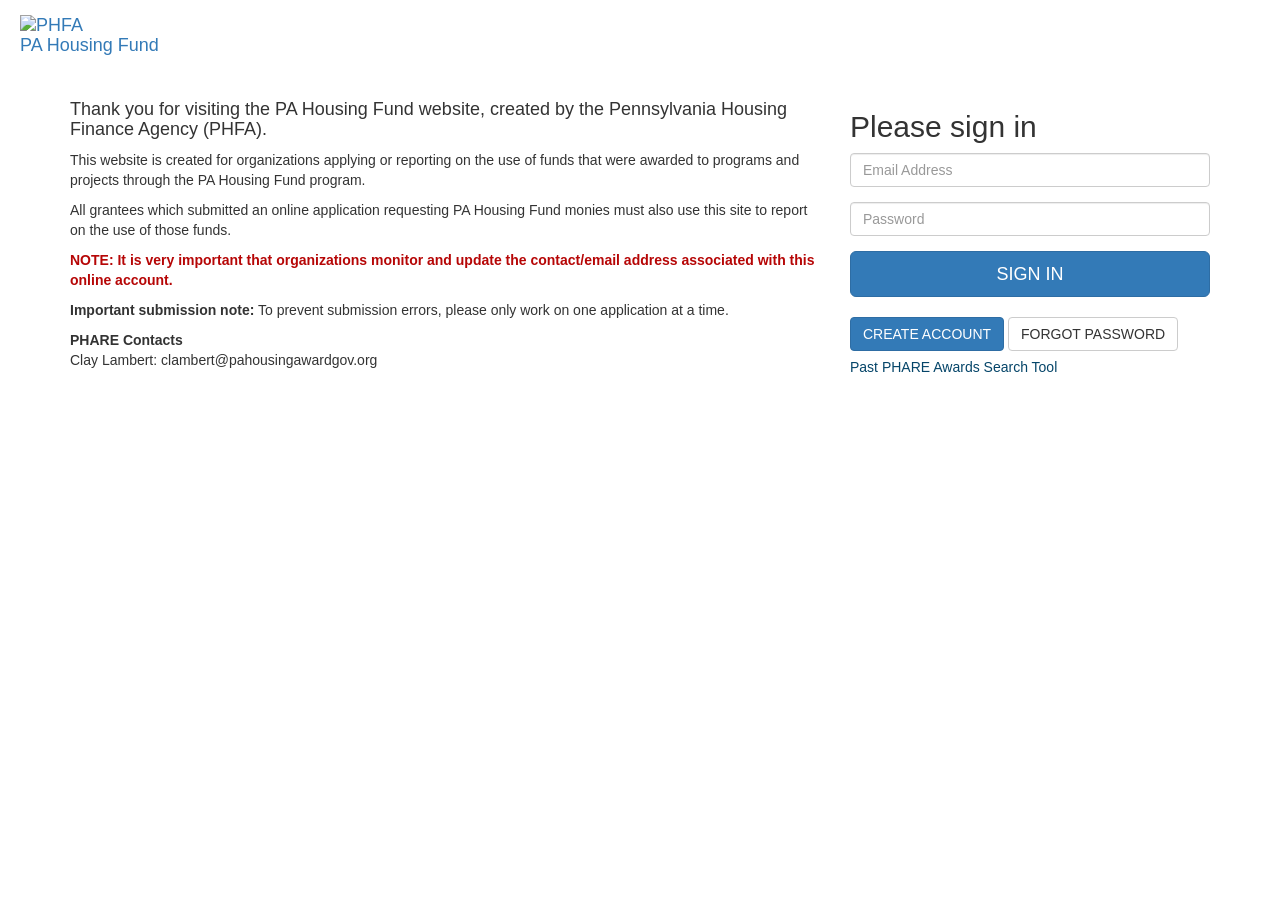
==== public/index.html @ ccea6f9f "Add files via upload" ====
<!DOCTYPE html>
<html lang="en">
<head>
<meta charset="utf-8" />
<meta name="viewport" content="width=device-width, initial-scale=1" />
<title>PA Housing Fund — Sign In</title>
<link rel="apple-touch-icon" sizes="180x180" href="/assets/apple-touch-icon.png" />
<link rel="icon" type="image/png" sizes="32x32" href="/assets/apple-touch-icon.png" />
<link rel="icon" type="image/png" sizes="16x16" href="/assets/apple-touch-icon.png" />
<link rel="icon" href="/assets/apple-touch-icon.png" />
<link rel="manifest" href="/site.webmanifest" />
<meta name="theme-color" content="#0a2540" />
<link href="https://maxcdn.bootstrapcdn.com/bootstrap/3.4.1/css/bootstrap.min.css" rel="stylesheet" />
<link href="/assets/app.css" rel="stylesheet" />
</head>
<body>
<nav class="navbar navbar-pahf navbar-fixed-top">
  <div class="container-fluid" style="padding-left:20px;padding-right:20px;">
    <div class="navbar-header">
      <a class="navbar-brand" href="/">
        <img src="/assets/apple-touch-icon.png" alt="PHFA" class="pahf-logo" />
        <span class="pahf-title">PA Housing Fund</span>
      </a>
    </div>
  </div>
</nav>

<div class="container" style="margin-top: 90px;">
  <div class="row">
    <div class="col-md-8">
      <h4>Thank you for visiting the PA Housing Fund website, created by the Pennsylvania Housing Finance Agency (PHFA).</h4>
      <p>This website is created for organizations applying or reporting on the use of funds that were awarded to programs and projects through the PA Housing Fund program.</p>
      <p>All grantees which submitted an online application requesting PA Housing Fund monies must also use this site to report on the use of those funds.</p>
      <p><span style="color:#b60606;"><b>NOTE: It is very important that organizations monitor and update the contact/email address associated with this online account.</b></span></p>
      <p><b>Important submission note:</b> To prevent submission errors, please only work on one application at a time.</p>
      <p><b>PHARE Contacts</b><br/>
        Clay Lambert: clambert@pahousingawardgov.org
      </p>
    </div>

    <div class="col-md-4">
      <div id="globalNote" class="alert-note-red hidden" style="margin-bottom:14px;"></div>

      <h2>Please sign in</h2>
      <div id="errMsg" class="alert alert-danger hidden"></div>

      <form id="loginForm" autocomplete="off">
        <div class="form-group">
          <input id="email" type="email" class="form-control" placeholder="Email Address" required />
        </div>
        <div class="form-group">
          <input id="password" type="password" class="form-control" placeholder="Password" required />
        </div>

        <div id="securityBlock" class="form-group hidden">
          <label id="securityQuestionLabel" class="control-label"></label>
          <input id="securityAnswer" type="text" class="form-control" placeholder="Your answer" />
        </div>

        <button id="submitBtn" type="submit" class="btn btn-lg btn-primary btn-block">SIGN IN</button>
      </form>

      <br/>
      <div class="col-sm-12" style="padding:0;">
        <a href="/register.html" class="btn btn-primary">CREATE ACCOUNT</a>
        <a href="mailto:clambert@phfa.org" class="btn btn-default">FORGOT PASSWORD</a>
      </div>
      <br/><br/>
      <a href="#" style="color:#054569;">Past PHARE Awards Search Tool</a>
    </div>
  </div>
</div>

<script src="/assets/app.js"></script>
<script>
(async () => {
  // Load any visible global note
  const n = await api('/api/notes');
  if (n.ok && n.data && n.data.note && n.data.note.body) {
    const el = document.getElementById('globalNote');
    el.textContent = n.data.note.body;
    el.classList.remove('hidden');
  }

  const form = document.getElementById('loginForm');
  const errEl = document.getElementById('errMsg');
  const secBlock = document.getElementById('securityBlock');
  const secLabel = document.getElementById('securityQuestionLabel');
  const secInput = document.getElementById('securityAnswer');

  form.addEventListener('submit', async (e) => {
    e.preventDefault();
    errEl.classList.add('hidden');
    const email = document.getElementById('email').value.trim();
    const password = document.getElementById('password').value;

    const body = { email, password };
    if (!secBlock.classList.contains('hidden') && secInput.value.trim()) {
      body.securityAnswer = secInput.value.trim();
    }

    const r = await api('/api/auth/login', { method: 'POST', body: JSON.stringify(body) });

    if (r.ok && r.data.ok) {
      window.location.href = r.data.user.role === 'admin' ? '/admin.html' : '/dashboard.html';
      return;
    }

    if (r.data && r.data.needsSecurityAnswer) {
      secLabel.textContent = 'Security Question: ' + r.data.securityQuestion;
      secBlock.classList.remove('hidden');
      secInput.focus();
      errEl.textContent = r.data.error || 'Please answer your security question.';
      errEl.classList.remove('hidden');
      return;
    }

    errEl.textContent = (r.data && r.data.error) || 'Sign in failed.';
    errEl.classList.remove('hidden');
  });
})();
</script>
</body>
</html>
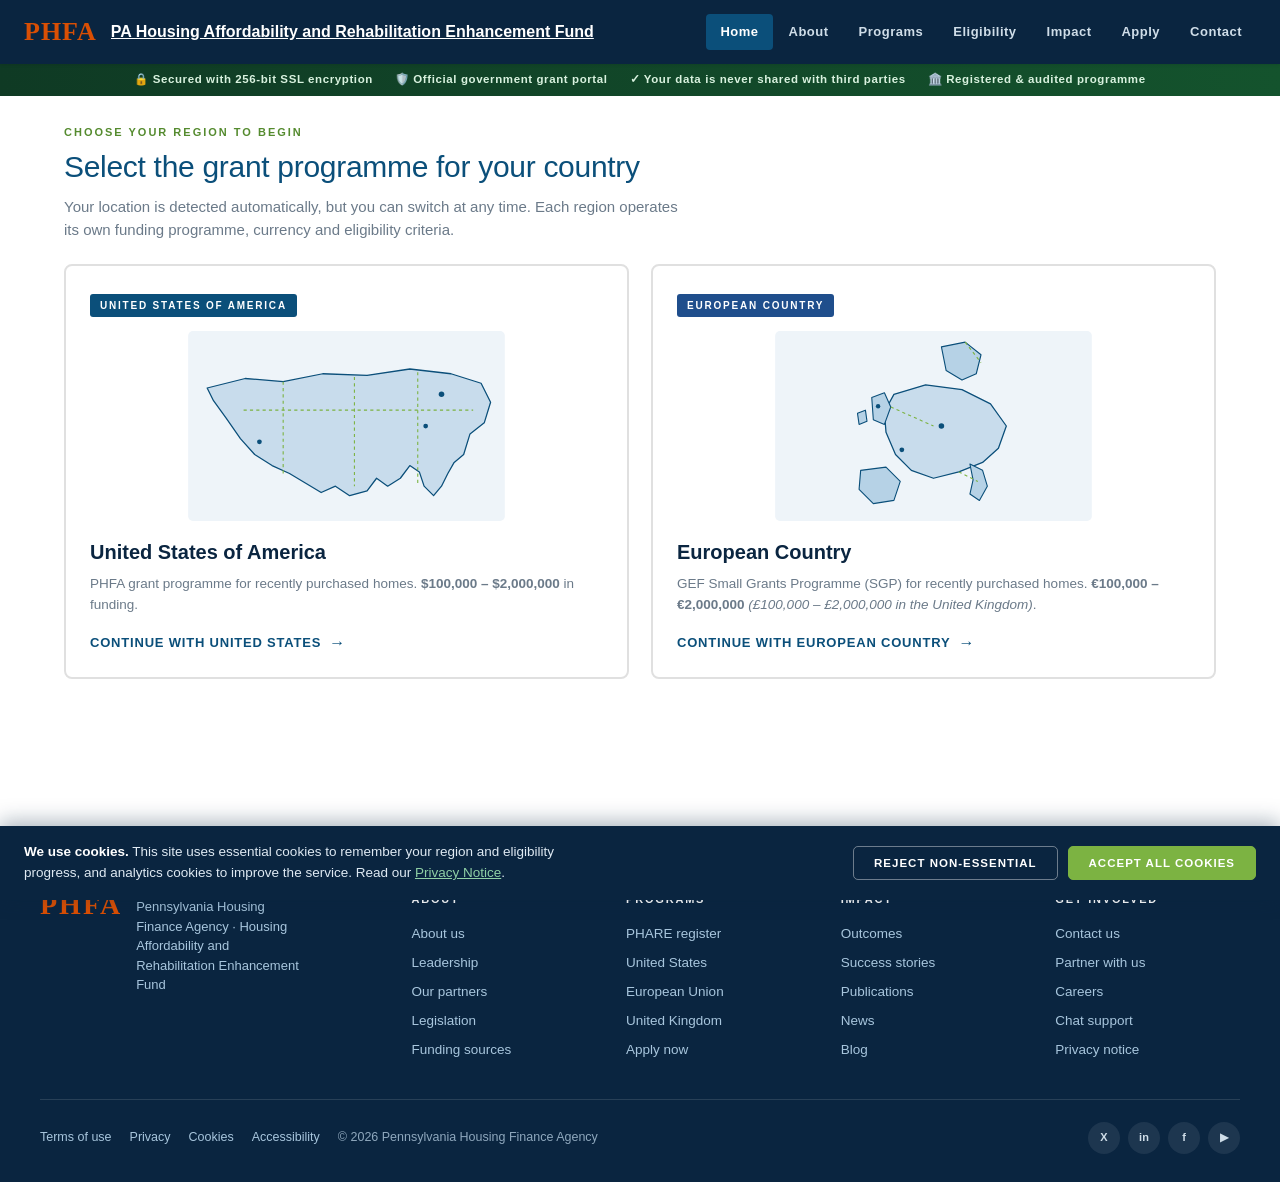
==== commit c5285ad1: "Update index.html" ====
--- a/public/index.html
+++ b/public/index.html
@@ -1,124 +1,1663 @@
 <!DOCTYPE html>
 <html lang="en">
 <head>
-<meta charset="utf-8" />
-<meta name="viewport" content="width=device-width, initial-scale=1" />
-<title>PA Housing Fund — Sign In</title>
-<link rel="apple-touch-icon" sizes="180x180" href="/assets/apple-touch-icon.png" />
-<link rel="icon" type="image/png" sizes="32x32" href="/assets/apple-touch-icon.png" />
-<link rel="icon" type="image/png" sizes="16x16" href="/assets/apple-touch-icon.png" />
-<link rel="icon" href="/assets/apple-touch-icon.png" />
-<link rel="manifest" href="/site.webmanifest" />
-<meta name="theme-color" content="#0a2540" />
-<link href="https://maxcdn.bootstrapcdn.com/bootstrap/3.4.1/css/bootstrap.min.css" rel="stylesheet" />
-<link href="/assets/app.css" rel="stylesheet" />
+<meta charset="utf-8">
+<meta name="viewport" content="width=device-width, initial-scale=1">
+<title>Home | PA Housing Affordability and Rehabilitation Enhancement Fund</title>
+
+<link rel="stylesheet" href="css/pahf.css">
+
+<style>
+/* ============================================================
+   index.html — Home · Region Router · Eligibility · Extended
+   Theme: PHFA / government-web (matches funding.html)
+   ============================================================ */
+
+:root{
+  --navy-dark:#0a2540;
+  --navy:#0b4f7a;
+  --navy-hover:#083d5e;
+  --green:#7cb342;
+  --green-dark:#558b2f;
+  --gold:#c9a227;
+  --orange:#d94f04;
+  --red:#b60606;
+  --gray-bg:#f4f6f8;
+  --card:#ffffff;
+  --border:#e0e0e0;
+  --text:#333333;
+  --muted:#6b7a89;
+  --shadow-sm:0 1px 3px rgba(10,37,64,.08);
+  --shadow-md:0 4px 14px rgba(10,37,64,.10);
+}
+*{box-sizing:border-box;}
+body{
+  background:#fff;color:var(--text);
+  font-family:-apple-system,BlinkMacSystemFont,"Segoe UI",Roboto,"Helvetica Neue",Arial,sans-serif;
+  font-size:15px;line-height:1.55;margin:0;padding-top:96px;
+}
+.hidden{display:none !important;}
+img{max-width:100%;height:auto;display:block;}
+
+/* ---------- Navbar ---------- */
+.navbar-pahf{
+  position:fixed;top:0;left:0;right:0;z-index:1030;
+  background:var(--navy-dark);
+  display:flex;align-items:center;justify-content:space-between;
+  padding:0 24px;height:64px;box-shadow:0 1px 3px rgba(0,0,0,.1);
+}
+.navbar-pahf__brand{display:flex;align-items:center;gap:14px;min-width:0;}
+.pahf-logo-text{
+  font-family:Georgia,"Times New Roman",serif;
+  font-size:26px;font-weight:700;letter-spacing:1px;
+  color:var(--orange);line-height:1;text-decoration:none;
+}
+.navbar-pahf__title{
+  color:#fff;font-size:16px;font-weight:600;text-decoration:underline;
+  white-space:nowrap;overflow:hidden;text-overflow:ellipsis;
+}
+.navbar-pahf__nav{display:flex;align-items:center;gap:2px;}
+.navbar-pahf__nav a{
+  color:#cfdde8;font-size:13px;font-weight:600;letter-spacing:.5px;
+  padding:8px 14px;border-radius:4px;text-decoration:none;
+}
+.navbar-pahf__nav a:hover,
+.navbar-pahf__nav a.is-active{background:var(--navy);color:#fff;text-decoration:none;}
+.navbar-pahf__flag{
+  display:inline-flex;align-items:center;gap:6px;
+  background:rgba(255,255,255,.08);border:1px solid rgba(255,255,255,.18);
+  border-radius:20px;padding:4px 12px;color:#fff;
+  font-size:12px;font-weight:600;letter-spacing:.4px;cursor:pointer;margin-left:8px;
+}
+.navbar-pahf__flag:hover{background:rgba(255,255,255,.16);}
+
+/* ---------- Security strip ---------- */
+.security-strip{
+  position:fixed;top:64px;left:0;right:0;z-index:1020;
+  background:linear-gradient(90deg,#0f3a24 0%,#14532d 100%);
+  color:#d9f2df;font-size:11.5px;font-weight:600;letter-spacing:.6px;
+  padding:7px 24px;display:flex;flex-wrap:wrap;align-items:center;
+  justify-content:center;gap:22px;text-align:center;
+}
+.security-strip .lock{color:#7cf0a5;}
+
+/* ---------- Page wrap ---------- */
+.page-wrap{max-width:1200px;margin:0 auto;padding:28px 24px 80px;}
+
+.section-eyebrow{
+  font-size:11px;font-weight:700;letter-spacing:2px;text-transform:uppercase;
+  color:var(--green-dark);margin:0 0 8px;
+}
+.section-title{
+  color:var(--navy);font-size:30px;font-weight:400;
+  letter-spacing:-.3px;margin:0 0 10px;line-height:1.2;
+}
+.section-sub{color:var(--muted);font-size:15px;max-width:74ch;margin:0 0 22px;}
+
+/* ---------- Region picker ---------- */
+.region-picker{margin-bottom:40px;}
+.region-grid{display:grid;grid-template-columns:repeat(2,minmax(0,1fr));gap:22px;margin-top:22px;}
+.region-card{
+  position:relative;background:var(--card);border:2px solid var(--border);
+  border-radius:8px;padding:26px 24px 22px;cursor:pointer;
+  transition:border-color .15s ease,transform .15s ease,box-shadow .15s ease;
+  overflow:hidden;
+}
+.region-card:hover{border-color:var(--navy);transform:translateY(-3px);box-shadow:var(--shadow-md);}
+.region-card.is-selected{border-color:var(--green);box-shadow:0 0 0 3px rgba(124,179,66,.22);}
+.region-card__flag{
+  display:inline-block;font-size:10px;font-weight:700;letter-spacing:1.8px;
+  text-transform:uppercase;background:var(--navy);color:#fff;
+  padding:4px 10px;border-radius:3px;margin-bottom:14px;
+}
+.region-card.is-eu .region-card__flag{background:#1f4e8c;}
+.region-card__map{width:100%;height:190px;display:block;margin:0 auto 16px;}
+.region-card__map path,
+.region-card__map polygon{transition:fill .2s ease,stroke .2s ease;}
+.region-card:hover .region-card__map .map-land{fill:#1f6ba8;}
+.region-card__title{font-size:20px;font-weight:700;color:var(--navy-dark);margin:0 0 6px;}
+.region-card__desc{font-size:13.5px;color:var(--muted);margin:0 0 14px;min-height:40px;}
+.region-card__cta{
+  display:inline-flex;align-items:center;gap:8px;
+  font-size:13px;font-weight:700;letter-spacing:.8px;text-transform:uppercase;
+  color:var(--navy);
+}
+.region-card:hover .region-card__cta{color:var(--orange);}
+.region-card__cta::after{content:'→';font-size:16px;}
+
+.map-sea{fill:#eef4f9;}
+.map-land{fill:#c8dcec;stroke:#0b4f7a;stroke-width:1.6;stroke-linejoin:round;}
+.map-land-2{fill:#b6d2e6;stroke:#0b4f7a;stroke-width:1.4;stroke-linejoin:round;}
+.map-dot{fill:#0b4f7a;}
+.map-line{stroke:#7cb342;stroke-width:1.4;stroke-dasharray:4 4;fill:none;}
+
+/* ---------- Program hero ---------- */
+.program-hero{
+  background:linear-gradient(135deg,#0a2540 0%,#0b4f7a 100%);
+  color:#fff;border-radius:10px;padding:38px 40px 34px;margin-bottom:30px;
+  position:relative;overflow:hidden;
+}
+.program-hero::after{
+  content:'';position:absolute;right:-60px;top:-60px;width:260px;height:260px;
+  border-radius:50%;background:rgba(255,255,255,.05);
+}
+.program-hero__region{
+  font-size:11px;font-weight:700;letter-spacing:2.4px;text-transform:uppercase;
+  color:#8fd0a5;margin:0 0 10px;
+}
+.program-hero__title{font-size:34px;font-weight:400;margin:0 0 12px;letter-spacing:-.4px;line-height:1.15;}
+.program-hero__desc{font-size:15px;color:#d6e4ef;max-width:70ch;margin:0 0 22px;}
+.amount-chip{
+  display:inline-block;background:rgba(255,255,255,.1);
+  border:1px solid rgba(255,255,255,.25);border-radius:6px;
+  padding:14px 22px;margin-right:12px;margin-bottom:10px;
+}
+.amount-chip__label{
+  font-size:10.5px;font-weight:700;letter-spacing:1.6px;text-transform:uppercase;
+  color:#a8c6dd;display:block;margin-bottom:3px;
+}
+.amount-chip__value{font-size:22px;font-weight:700;color:#fff;letter-spacing:.3px;}
+.program-hero__switch{
+  background:transparent;border:1px solid rgba(255,255,255,.4);
+  color:#fff;font-size:12px;font-weight:700;letter-spacing:1.2px;
+  text-transform:uppercase;padding:9px 16px;border-radius:4px;
+  cursor:pointer;margin-top:12px;
+}
+.program-hero__switch:hover{background:rgba(255,255,255,.12);}
+
+/* ---------- Info columns ---------- */
+.info-grid{display:grid;grid-template-columns:1fr 1fr;gap:22px;margin-bottom:30px;}
+.info-card{
+  background:var(--card);border:1px solid var(--border);border-radius:8px;
+  box-shadow:var(--shadow-sm);overflow:hidden;
+}
+.info-card__head{
+  background:#f4f6f8;border-bottom:1px solid var(--border);
+  padding:14px 20px;font-size:13px;font-weight:700;
+  letter-spacing:1.2px;text-transform:uppercase;color:var(--navy);
+}
+.info-card__body{padding:8px 20px 18px;}
+.check-list,.aim-list{list-style:none;margin:0;padding:0;}
+.check-list li,
+.aim-list li{
+  display:flex;gap:12px;padding:11px 0;
+  border-bottom:1px solid #eef2f6;font-size:14.5px;color:var(--text);
+}
+.check-list li:last-child,
+.aim-list li:last-child{border-bottom:0;}
+.check-list li::before{
+  content:'✓';flex:0 0 22px;height:22px;line-height:22px;text-align:center;
+  background:#eaf5e1;color:var(--green-dark);font-weight:700;font-size:12px;border-radius:50%;
+}
+.aim-list li::before{
+  content:'◆';flex:0 0 22px;height:22px;line-height:22px;text-align:center;
+  background:#e8f1f8;color:var(--navy);font-size:9px;border-radius:50%;
+}
+
+/* ---------- CTA ---------- */
+.cta-box{
+  background:#f8fafc;border:1px solid #dbe4ec;border-left:4px solid var(--green);
+  border-radius:8px;padding:24px 28px;
+  display:flex;flex-wrap:wrap;align-items:center;justify-content:space-between;gap:18px;
+}
+.cta-box__copy h3{margin:0 0 4px;font-size:20px;color:var(--navy-dark);font-weight:700;}
+.cta-box__copy p{margin:0;font-size:14px;color:var(--muted);max-width:56ch;}
+
+.btn{
+  display:inline-flex;align-items:center;justify-content:center;gap:8px;
+  font-family:inherit;font-size:13px;font-weight:700;
+  letter-spacing:1px;text-transform:uppercase;
+  padding:14px 28px;border-radius:5px;cursor:pointer;
+  border:1px solid transparent;text-decoration:none;
+  transition:background .13s ease,border-color .13s ease,color .13s ease;
+}
+.btn-primary{background:var(--green);border-color:var(--green);color:#fff;}
+.btn-primary:hover{background:var(--green-dark);border-color:var(--green-dark);color:#fff;}
+.btn-navy{background:var(--navy);border-color:var(--navy);color:#fff;}
+.btn-navy:hover{background:var(--navy-hover);border-color:var(--navy-hover);color:#fff;}
+.btn-outline{background:transparent;border-color:var(--navy);color:var(--navy);}
+.btn-outline:hover{background:var(--navy);color:#fff;}
+.btn-block{width:100%;}
+.btn[disabled]{opacity:.55;cursor:not-allowed;}
+.btn-arrow::after{content:'→';font-size:16px;margin-left:4px;}
+
+/* ============================================================
+   UNDP-INSPIRED EXTENDED SECTIONS
+   ============================================================ */
+
+/* ---------- Mission (two-column, label left / statement right) ---------- */
+.mission{
+  display:grid;grid-template-columns:1fr 2fr;gap:36px;
+  padding:48px 0;margin:36px 0;border-top:1px solid var(--border);border-bottom:1px solid var(--border);
+}
+.mission__label{
+  font-size:22px;font-weight:700;color:var(--navy-dark);
+  letter-spacing:-.3px;line-height:1.25;
+}
+.mission__label small{
+  display:block;font-size:11px;font-weight:700;letter-spacing:2px;
+  text-transform:uppercase;color:var(--green-dark);margin-bottom:6px;
+}
+.mission__statement{
+  font-size:22px;font-weight:400;color:var(--navy-dark);
+  line-height:1.5;letter-spacing:-.2px;margin:0;
+}
+.mission__statement strong{font-weight:700;color:var(--navy);}
+
+/* ---------- Impact stats strip ---------- */
+.impact{margin:0 0 44px;}
+.impact__head{display:grid;grid-template-columns:1fr 2fr;gap:36px;margin-bottom:24px;}
+.impact__head h2{font-size:24px;font-weight:700;color:var(--navy-dark);margin:0;letter-spacing:-.3px;line-height:1.25;}
+.impact__head p{font-size:15px;color:var(--muted);margin:0;max-width:64ch;line-height:1.6;}
+.impact__grid{display:grid;grid-template-columns:repeat(4,minmax(0,1fr));gap:0;border:1px solid var(--border);border-radius:8px;overflow:hidden;background:#fff;}
+.impact__card{
+  padding:26px 22px;border-right:1px solid var(--border);
+  position:relative;background:#fff;
+}
+.impact__card:last-child{border-right:0;}
+.impact__card::before{
+  content:'';position:absolute;top:0;left:0;right:0;height:3px;background:var(--green);
+}
+.impact__card:nth-child(2)::before{background:#1f6ba8;}
+.impact__card:nth-child(3)::before{background:var(--gold);}
+.impact__card:nth-child(4)::before{background:var(--orange);}
+.impact__value{
+  font-size:34px;font-weight:700;color:var(--navy-dark);
+  line-height:1.1;letter-spacing:-1px;margin:0 0 4px;
+}
+.impact__value small{font-size:15px;font-weight:400;color:var(--muted);letter-spacing:0;margin-left:4px;}
+.impact__label{
+  font-size:11px;font-weight:700;letter-spacing:1.4px;text-transform:uppercase;
+  color:var(--green-dark);margin:0 0 8px;
+}
+.impact__card p{font-size:13px;color:var(--muted);margin:0;line-height:1.5;}
+
+/* ---------- Featured stories grid ---------- */
+.featured{margin:0 0 48px;padding-top:36px;border-top:1px solid var(--border);}
+.featured__head{
+  display:flex;align-items:flex-end;justify-content:space-between;
+  gap:18px;margin-bottom:22px;flex-wrap:wrap;
+}
+.featured__head h2{font-size:26px;font-weight:700;color:var(--navy-dark);margin:0;letter-spacing:-.3px;}
+.featured__head a{
+  font-size:12px;font-weight:700;letter-spacing:1.2px;text-transform:uppercase;
+  color:var(--navy);text-decoration:none;
+}
+.featured__head a:hover{color:var(--orange);}
+.featured__head a::after{content:' →';}
+.featured__grid{display:grid;grid-template-columns:repeat(3,minmax(0,1fr));gap:22px;}
+.story{
+  background:#fff;border:1px solid var(--border);border-radius:8px;
+  overflow:hidden;text-decoration:none;color:inherit;
+  display:flex;flex-direction:column;
+  transition:box-shadow .15s ease,transform .15s ease,border-color .15s ease;
+}
+.story:hover{box-shadow:var(--shadow-md);transform:translateY(-3px);border-color:#c8d3dc;text-decoration:none;}
+.story__media{
+  aspect-ratio:16/9;background:linear-gradient(135deg,#e8eff5 0%,#c8dcec 100%);
+  position:relative;overflow:hidden;
+}
+.story__media img{width:100%;height:100%;object-fit:cover;}
+.story__media--ph::after{
+  content:'';position:absolute;inset:0;
+  background:
+    radial-gradient(circle at 30% 40%,rgba(11,79,122,.18) 0%,transparent 45%),
+    radial-gradient(circle at 70% 65%,rgba(124,179,66,.2) 0%,transparent 40%);
+}
+.story__body{padding:18px 20px 20px;display:flex;flex-direction:column;flex:1;}
+.story__cat{
+  font-size:10.5px;font-weight:700;letter-spacing:1.6px;text-transform:uppercase;
+  color:var(--green-dark);margin:0 0 8px;
+}
+.story__title{
+  font-size:17px;font-weight:700;color:var(--navy-dark);
+  margin:0 0 8px;line-height:1.3;letter-spacing:-.2px;
+}
+.story__desc{font-size:13.5px;color:var(--muted);margin:0 0 14px;line-height:1.55;flex:1;}
+.story__cta{
+  font-size:11.5px;font-weight:700;letter-spacing:1.2px;text-transform:uppercase;
+  color:var(--navy);margin-top:auto;
+}
+.story:hover .story__cta{color:var(--orange);}
+.story__cta::after{content:' →';}
+
+/* ---------- Trusted partnerships CTA ---------- */
+.partners{
+  background:linear-gradient(135deg,#0a2540 0%,#0b4f7a 100%);
+  color:#fff;border-radius:10px;padding:44px 46px;
+  margin:0 0 48px;display:grid;grid-template-columns:2fr 1fr;gap:36px;align-items:center;
+  position:relative;overflow:hidden;
+}
+.partners::after{
+  content:'';position:absolute;right:-80px;bottom:-80px;width:280px;height:280px;
+  border-radius:50%;background:rgba(124,179,66,.15);
+}
+.partners h2{font-size:28px;font-weight:400;color:#fff;margin:0 0 12px;letter-spacing:-.3px;line-height:1.2;}
+.partners p{font-size:14.5px;color:#d6e4ef;margin:0;max-width:60ch;line-height:1.6;}
+.partners__cta{display:flex;flex-direction:column;gap:10px;position:relative;z-index:1;}
+.partners .btn-primary{background:var(--green);border-color:var(--green);color:#fff;}
+.partners .btn-primary:hover{background:var(--green-dark);border-color:var(--green-dark);}
+.partners .btn-outline-light{
+  background:transparent;border:1px solid rgba(255,255,255,.4);color:#fff;
+}
+.partners .btn-outline-light:hover{background:rgba(255,255,255,.12);color:#fff;}
+
+/* ---------- Publications strip ---------- */
+.publications{margin:0 0 56px;padding-top:36px;border-top:1px solid var(--border);}
+.publications h2{font-size:26px;font-weight:700;color:var(--navy-dark);margin:0 0 22px;letter-spacing:-.3px;}
+.pub-grid{display:grid;grid-template-columns:repeat(4,minmax(0,1fr));gap:20px;}
+.pub{
+  text-decoration:none;color:inherit;display:flex;flex-direction:column;
+}
+.pub__cover{
+  aspect-ratio:3/4;background:linear-gradient(160deg,#0a2540 0%,#0b4f7a 100%);
+  border-radius:6px;position:relative;overflow:hidden;margin-bottom:12px;
+  border:1px solid #dbe4ec;
+  display:flex;align-items:center;justify-content:center;color:#fff;
+}
+.pub__cover--alt{background:linear-gradient(160deg,#0f3a24 0%,#14532d 100%);}
+.pub__cover--gold{background:linear-gradient(160deg,#7a5a00 0%,#c9a227 100%);}
+.pub__cover--orange{background:linear-gradient(160deg,#8c3100 0%,#d94f04 100%);}
+.pub__cover span{
+  font-family:Georgia,serif;font-size:32px;font-weight:700;letter-spacing:2px;
+  opacity:.7;
+}
+.pub__cat{font-size:10.5px;font-weight:700;letter-spacing:1.6px;text-transform:uppercase;color:var(--green-dark);margin-bottom:4px;}
+.pub__title{font-size:14.5px;font-weight:700;color:var(--navy-dark);margin:0 0 4px;line-height:1.3;}
+.pub__desc{font-size:12.5px;color:var(--muted);margin:0;line-height:1.5;}
+.pub:hover .pub__title{color:var(--navy);}
+
+/* ---------- Footer ---------- */
+.site-footer{
+  background:#0a2540;color:#cfdde8;margin-top:40px;
+  padding:52px 24px 28px;
+}
+.site-footer__inner{max-width:1200px;margin:0 auto;}
+.site-footer__top{
+  display:grid;grid-template-columns:1.2fr 3fr;gap:40px;
+  padding-bottom:34px;border-bottom:1px solid rgba(255,255,255,.12);
+}
+.site-footer__brand{display:flex;align-items:flex-start;gap:14px;}
+.site-footer__logo{
+  font-family:Georgia,serif;font-size:28px;font-weight:700;letter-spacing:2px;
+  color:var(--orange);line-height:1;text-decoration:none;
+}
+.site-footer__brand p{font-size:13px;color:#a8c6dd;margin:6px 0 0;line-height:1.5;max-width:24ch;}
+.site-footer__cols{display:grid;grid-template-columns:repeat(4,minmax(0,1fr));gap:30px;}
+.site-footer__col h6{
+  font-size:11px;font-weight:700;letter-spacing:1.8px;text-transform:uppercase;
+  color:#fff;margin:0 0 12px;
+}
+.site-footer__col a{
+  display:block;color:#a8c6dd;text-decoration:none;
+  font-size:13.5px;padding:5px 0;line-height:1.4;
+}
+.site-footer__col a:hover{color:#fff;text-decoration:underline;}
+.site-footer__bottom{
+  padding-top:22px;display:flex;flex-wrap:wrap;align-items:center;justify-content:space-between;gap:16px;
+  font-size:12.5px;color:#8fa8bd;
+}
+.site-footer__legal{display:flex;flex-wrap:wrap;gap:18px;}
+.site-footer__legal a{color:#a8c6dd;text-decoration:none;}
+.site-footer__legal a:hover{color:#fff;text-decoration:underline;}
+.site-footer__social{display:flex;gap:8px;}
+.site-footer__social a{
+  width:32px;height:32px;border-radius:50%;
+  display:flex;align-items:center;justify-content:center;
+  background:rgba(255,255,255,.08);color:#cfdde8;
+  font-size:11px;font-weight:700;text-decoration:none;
+}
+.site-footer__social a:hover{background:var(--green);color:#fff;}
+
+/* ---------- Cookie banner ---------- */
+.cookie-banner{
+  position:fixed;left:0;right:0;bottom:0;z-index:1090;
+  background:#0a2540;color:#dfeaf3;padding:16px 24px;
+  box-shadow:0 -4px 20px rgba(10,37,64,.35);
+  display:flex;flex-wrap:wrap;align-items:center;justify-content:space-between;gap:16px;
+  font-size:13.5px;
+}
+.cookie-banner__copy{max-width:72ch;}
+.cookie-banner__copy strong{color:#fff;}
+.cookie-banner__copy a{color:#8fd0a5;text-decoration:underline;}
+.cookie-banner__actions{display:flex;gap:10px;flex-wrap:wrap;}
+.cookie-banner .btn{padding:10px 20px;font-size:11.5px;}
+.cookie-btn-accept{background:var(--green);border-color:var(--green);color:#fff;}
+.cookie-btn-accept:hover{background:var(--green-dark);border-color:var(--green-dark);}
+.cookie-btn-reject{background:transparent;border-color:rgba(255,255,255,.4);color:#fff;}
+.cookie-btn-reject:hover{background:rgba(255,255,255,.12);}
+
+/* ---------- Modal ---------- */
+.modal-backdrop{
+  position:fixed;inset:0;z-index:1100;background:rgba(10,37,64,.62);
+  display:flex;align-items:flex-start;justify-content:center;
+  padding:40px 20px;overflow:auto;
+}
+.modal{
+  width:100%;max-width:600px;background:#fff;border-radius:8px;
+  box-shadow:0 24px 60px rgba(10,37,64,.45);overflow:hidden;
+}
+.modal__head{
+  background:var(--navy-dark);color:#fff;padding:16px 22px;
+  display:flex;align-items:center;justify-content:space-between;
+}
+.modal__head h3{margin:0;font-size:17px;font-weight:600;}
+.modal__close{background:transparent;border:0;color:#fff;font-size:24px;line-height:1;cursor:pointer;padding:0 4px;}
+.modal__close:hover{color:var(--orange);}
+.modal__body{padding:24px 26px 10px;}
+.modal__foot{
+  padding:16px 26px 22px;display:flex;justify-content:space-between;align-items:center;gap:12px;
+  border-top:1px solid #eef2f6;margin-top:16px;
+}
+.steps{display:flex;align-items:center;gap:0;margin-bottom:24px;}
+.step-dot{flex:1;display:flex;flex-direction:column;align-items:center;gap:6px;position:relative;}
+.step-dot__circle{
+  width:30px;height:30px;border-radius:50%;display:flex;align-items:center;justify-content:center;
+  background:#eef2f6;color:var(--muted);font-size:12px;font-weight:700;
+  border:2px solid #eef2f6;z-index:2;
+}
+.step-dot__label{font-size:10.5px;font-weight:700;letter-spacing:.8px;text-transform:uppercase;color:var(--muted);}
+.step-dot.is-active .step-dot__circle{background:var(--navy);border-color:var(--navy);color:#fff;}
+.step-dot.is-active .step-dot__label{color:var(--navy);}
+.step-dot.is-done .step-dot__circle{background:var(--green);border-color:var(--green);color:#fff;}
+.step-dot.is-done .step-dot__label{color:var(--green-dark);}
+.step-dot::before{
+  content:'';position:absolute;top:15px;left:-50%;width:100%;height:2px;
+  background:#eef2f6;z-index:1;
+}
+.step-dot:first-child::before{display:none;}
+
+.form-row{margin-bottom:16px;}
+.form-row label{display:block;font-size:12.5px;font-weight:700;letter-spacing:.4px;color:var(--navy);margin-bottom:6px;}
+.form-row .hint{font-size:11.5px;color:var(--muted);font-weight:400;margin-top:4px;}
+.form-row input[type="text"],
+.form-row input[type="date"],
+.form-row input[type="number"],
+.form-row input[type="password"],
+.form-row select,
+.form-row textarea{
+  width:100%;font-family:inherit;font-size:14.5px;color:var(--text);
+  border:1px solid #cbd3db;border-radius:5px;background:#fff;
+  height:44px;padding:0 12px;outline:none;
+}
+.form-row input:focus,
+.form-row select:focus,
+.form-row textarea:focus{border-color:var(--navy);box-shadow:0 0 0 3px rgba(11,79,122,.13);}
+.form-row.is-error input,
+.form-row.is-error select{border-color:var(--red);box-shadow:0 0 0 3px rgba(182,6,6,.12);}
+.field-error{color:var(--red);font-size:12px;margin-top:5px;display:none;}
+.form-row.is-error .field-error{display:block;}
+.radio-row{display:flex;gap:10px;}
+.radio-pill{flex:1;position:relative;}
+.radio-pill input{position:absolute;opacity:0;pointer-events:none;}
+.radio-pill span{
+  display:block;text-align:center;border:1px solid #cbd3db;border-radius:5px;
+  padding:11px 10px;font-size:13.5px;font-weight:600;color:var(--muted);
+  cursor:pointer;transition:all .12s ease;
+}
+.radio-pill input:checked + span{background:var(--navy);border-color:var(--navy);color:#fff;}
+.result-panel{text-align:center;padding:10px 0 6px;}
+.result-panel__eyebrow{font-size:11px;font-weight:700;letter-spacing:2px;text-transform:uppercase;color:var(--green-dark);margin:0 0 8px;}
+.result-amount{
+  font-size:44px;font-weight:700;color:var(--navy-dark);letter-spacing:-1px;
+  line-height:1.1;margin:0 0 10px;font-variant-numeric:tabular-nums;
+}
+.result-panel__note{font-size:13.5px;color:var(--muted);max-width:44ch;margin:0 auto 18px;}
+.result-breakdown{
+  background:#f8fafc;border:1px solid #dbe4ec;border-radius:6px;
+  padding:14px 18px;text-align:left;margin:0 auto 6px;max-width:420px;
+}
+.result-breakdown div{
+  display:flex;justify-content:space-between;gap:12px;padding:5px 0;font-size:13.5px;
+  border-bottom:1px solid #eef2f6;
+}
+.result-breakdown div:last-child{border-bottom:0;}
+.result-breakdown dt{color:var(--muted);font-weight:500;}
+.result-breakdown dd{margin:0;color:var(--text);font-weight:700;text-align:right;}
+.spinner{
+  width:44px;height:44px;margin:20px auto 16px;
+  border:4px solid #eef2f6;border-top-color:var(--navy);
+  border-radius:50%;animation:spin .8s linear infinite;
+}
+@keyframes spin{to{transform:rotate(360deg);}}
+.processing-copy{text-align:center;color:var(--muted);font-size:14px;}
+
+.toast{
+  position:fixed;right:24px;bottom:24px;z-index:1150;background:var(--navy-dark);color:#fff;
+  font-size:13.5px;font-weight:500;padding:13px 20px;border-radius:5px;
+  box-shadow:0 10px 30px rgba(10,37,64,.35);opacity:0;transform:translateY(10px);
+  transition:opacity .2s ease,transform .2s ease;pointer-events:none;max-width:320px;
+}
+.toast.is-visible{opacity:1;transform:translateY(0);}
+
+/* ---------- Responsive ---------- */
+@media (max-width:1000px){
+  .impact__grid{grid-template-columns:repeat(2,minmax(0,1fr));}
+  .impact__card:nth-child(2){border-right:0;}
+  .impact__card:nth-child(1),
+  .impact__card:nth-child(2){border-bottom:1px solid var(--border);}
+  .featured__grid{grid-template-columns:repeat(2,minmax(0,1fr));}
+  .pub-grid{grid-template-columns:repeat(2,minmax(0,1fr));}
+  .site-footer__top{grid-template-columns:1fr;gap:26px;}
+  .site-footer__cols{grid-template-columns:repeat(2,minmax(0,1fr));gap:24px;}
+  .partners{grid-template-columns:1fr;padding:34px 30px;}
+  .mission,.impact__head{grid-template-columns:1fr;gap:14px;}
+  .mission__statement{font-size:19px;}
+}
+@media (max-width:900px){
+  .info-grid{grid-template-columns:1fr;}
+  .region-grid{grid-template-columns:1fr;}
+  .program-hero{padding:28px 24px;}
+  .program-hero__title{font-size:26px;}
+  .result-amount{font-size:34px;}
+}
+@media (max-width:767px){
+  .navbar-pahf__title{display:none;}
+  .page-wrap{padding:22px 16px 60px;}
+  .section-title{font-size:24px;}
+  .security-strip{font-size:10px;gap:12px;padding:6px 12px;}
+  .cookie-banner{flex-direction:column;align-items:stretch;}
+  .cookie-banner__actions{justify-content:flex-end;}
+  .step-dot__label{display:none;}
+  .modal-backdrop{padding:14px;}
+  .featured__grid{grid-template-columns:1fr;}
+  .pub-grid{grid-template-columns:repeat(2,minmax(0,1fr));}
+  .impact__grid{grid-template-columns:1fr;}
+  .impact__card{border-right:0;border-bottom:1px solid var(--border);}
+  .impact__card:last-child{border-bottom:0;}
+  .site-footer__cols{grid-template-columns:1fr;}
+}
+</style>
 </head>
+
 <body>
-<nav class="navbar navbar-pahf navbar-fixed-top">
-  <div class="container-fluid" style="padding-left:20px;padding-right:20px;">
-    <div class="navbar-header">
-      <a class="navbar-brand" href="/">
-        <img src="/assets/apple-touch-icon.png" alt="PHFA" class="pahf-logo" />
-        <span class="pahf-title">PA Housing Fund</span>
-      </a>
-    </div>
+
+<!-- ============================ NAVBAR ============================ -->
+<nav class="navbar-pahf">
+  <div class="navbar-pahf__brand">
+    <a class="pahf-logo-text" href="index.html">PHFA</a>
+    <a class="navbar-pahf__title" id="navTitle" href="index.html">
+      PA Housing Affordability and Rehabilitation Enhancement Fund
+    </a>
+  </div>
+  <div class="navbar-pahf__nav">
+    <a href="index.html" class="is-active">Home</a>
+    <a href="about.html">About</a>
+    <a href="funding.html">Programs</a>
+    <a href="#eligibility">Eligibility</a>
+    <a href="funding.html">Impact</a>
+    <a href="apply.html">Apply</a>
+    <a href="contact.html">Contact</a>
+    <span class="navbar-pahf__flag hidden" id="navFlag" title="Switch region">
+      <span id="navFlagIcon">🇺🇸</span>
+      <span id="navFlagLabel">United States</span>
+    </span>
   </div>
 </nav>
 
-<div class="container" style="margin-top: 90px;">
-  <div class="row">
-    <div class="col-md-8">
-      <h4>Thank you for visiting the PA Housing Fund website, created by the Pennsylvania Housing Finance Agency (PHFA).</h4>
-      <p>This website is created for organizations applying or reporting on the use of funds that were awarded to programs and projects through the PA Housing Fund program.</p>
-      <p>All grantees which submitted an online application requesting PA Housing Fund monies must also use this site to report on the use of those funds.</p>
-      <p><span style="color:#b60606;"><b>NOTE: It is very important that organizations monitor and update the contact/email address associated with this online account.</b></span></p>
-      <p><b>Important submission note:</b> To prevent submission errors, please only work on one application at a time.</p>
-      <p><b>PHARE Contacts</b><br/>
-        Clay Lambert: clambert@pahousingawardgov.org
+<!-- ============================ SECURITY STRIP ============================ -->
+<div class="security-strip">
+  <span><span class="lock">🔒</span> Secured with 256-bit SSL encryption</span>
+  <span>🛡️ Official government grant portal</span>
+  <span>✓ Your data is never shared with third parties</span>
+  <span>🏛️ Registered &amp; audited programme</span>
+</div>
+
+<!-- ============================ PAGE ============================ -->
+<div class="page-wrap">
+
+  <!-- ---------------- REGION PICKER ---------------- -->
+  <section class="region-picker" id="regionPicker">
+    <p class="section-eyebrow">Choose your region to begin</p>
+    <h1 class="section-title">Select the grant programme for your country</h1>
+    <p class="section-sub">
+      Your location is detected automatically, but you can switch at any time.
+      Each region operates its own funding programme, currency and eligibility criteria.
+    </p>
+
+    <div class="region-grid">
+      <!-- USA -->
+      <article class="region-card" data-region="US" tabindex="0" role="button" aria-label="Select United States">
+        <span class="region-card__flag">United States of America</span>
+        <svg class="region-card__map" viewBox="0 0 400 240" aria-hidden="true">
+          <rect class="map-sea" x="0" y="0" width="400" height="240" rx="6"/>
+          <path class="map-land" d="M 24,72 L 72,60 L 120,64 L 170,54 L 226,56 L 280,48 L 332,54 L 370,66 L 382,90 L 374,116 L 356,130 L 348,156 L 336,166 L 328,180 L 320,196 L 310,208 L 298,196 L 292,178 L 280,170 L 268,186 L 252,196 L 238,186 L 226,202 L 204,208 L 186,196 L 168,204 L 148,192 L 128,180 L 106,170 L 84,156 L 66,136 L 48,110 L 32,88 Z"/>
+          <path class="map-line" d="M 70,100 L 360,100"/>
+          <path class="map-line" d="M 120,64 L 120,180"/>
+          <path class="map-line" d="M 210,58 L 210,196"/>
+          <path class="map-line" d="M 290,52 L 290,192"/>
+          <circle class="map-dot" cx="320" cy="80" r="3.5"/>
+          <circle class="map-dot" cx="300" cy="120" r="3"/>
+          <circle class="map-dot" cx="90" cy="140" r="3"/>
+        </svg>
+        <h2 class="region-card__title">United States of America</h2>
+        <p class="region-card__desc">
+          PHFA grant programme for recently purchased homes.
+          <strong>$100,000 – $2,000,000</strong> in funding.
+        </p>
+        <span class="region-card__cta">Continue with United States</span>
+      </article>
+
+      <!-- EUROPE -->
+      <article class="region-card is-eu" data-region="EU" tabindex="0" role="button" aria-label="Select European Country">
+        <span class="region-card__flag">European Country</span>
+        <svg class="region-card__map" viewBox="0 0 400 240" aria-hidden="true">
+          <rect class="map-sea" x="0" y="0" width="400" height="240" rx="6"/>
+          <path class="map-land" d="M 150,80 L 190,68 L 236,74 L 272,92 L 292,120 L 282,148 L 262,166 L 232,178 L 200,186 L 172,176 L 152,156 L 140,128 L 138,102 Z"/>
+          <path class="map-land-2" d="M 108,176 L 140,172 L 158,190 L 150,214 L 124,218 L 106,200 Z"/>
+          <path class="map-land-2" d="M 246,168 L 262,176 L 268,196 L 258,214 L 246,206 L 250,188 Z"/>
+          <path class="map-land-2" d="M 210,20 L 240,14 L 260,30 L 254,54 L 236,62 L 216,50 Z"/>
+          <path class="map-land-2" d="M 122,84 L 138,78 L 146,96 L 138,118 L 124,112 Z"/>
+          <path class="map-land-2" d="M 104,104 L 114,100 L 116,114 L 106,118 Z"/>
+          <path class="map-line" d="M 146,96 L 200,120"/>
+          <path class="map-line" d="M 232,178 L 256,190"/>
+          <path class="map-line" d="M 240,14 L 260,40"/>
+          <circle class="map-dot" cx="210" cy="120" r="3.5"/>
+          <circle class="map-dot" cx="160" cy="150" r="3"/>
+          <circle class="map-dot" cx="130" cy="95" r="2.8"/>
+        </svg>
+        <h2 class="region-card__title">European Country</h2>
+        <p class="region-card__desc">
+          GEF Small Grants Programme (SGP) for recently purchased homes.
+          <strong>€100,000 – €2,000,000</strong>
+          <em>(£100,000 – £2,000,000 in the United Kingdom)</em>.
+        </p>
+        <span class="region-card__cta">Continue with European Country</span>
+      </article>
+    </div>
+  </section>
+
+  <!-- ---------------- PROGRAM HERO ---------------- -->
+  <section class="program-hero hidden" id="programHero">
+    <p class="program-hero__region" id="heroRegion">United States of America</p>
+    <h1 class="program-hero__title" id="heroTitle">PHFA Grant Programme</h1>
+    <p class="program-hero__desc" id="heroDesc">
+      Funding for recently purchased homes and recently closed homeowners across the United States.
+    </p>
+
+    <div class="amount-chip">
+      <span class="amount-chip__label">Funding Range</span>
+      <span class="amount-chip__value" id="heroRange">$100,000 – $2,000,000</span>
+    </div>
+    <div class="amount-chip">
+      <span class="amount-chip__label">Grant Year</span>
+      <span class="amount-chip__value" id="heroYear">2026</span>
+    </div>
+    <div>
+      <button type="button" class="program-hero__switch" id="switchRegionBtn">⇄ Switch region</button>
+    </div>
+  </section>
+
+  <!-- ---------------- MISSION ---------------- -->
+  <section class="mission hidden" id="missionSection">
+    <div class="mission__label">
+      <small>Our Mission</small>
+      A home is more than a building.
+    </div>
+    <p class="mission__statement">
+      We connect recently closed homeowners with the financial resources they need to
+      <strong>stay in their homes, reduce their debt, and build long-term stability</strong>.
+      Whether you are recovering from a difficult purchase, consolidating high-interest loans,
+      or planning needed repairs, our programme is designed to meet you where you are — with
+      transparent eligibility, a real funding range, and a decision you can act on.
+    </p>
+  </section>
+
+  <!-- ---------------- ELIGIBILITY + AIMS ---------------- -->
+  <section class="hidden" id="infoSection">
+    <div class="info-grid">
+      <div class="info-card">
+        <div class="info-card__head">Eligibility Rules</div>
+        <div class="info-card__body">
+          <ul class="check-list" id="eligibilityList">
+            <li>Age above 30 years</li>
+            <li>Recently closed homeowners — recently purchased a home</li>
+            <li>Permanent / currently living in the United States</li>
+            <li>Good employment status</li>
+            <li>Retirement or veteran</li>
+          </ul>
+        </div>
+      </div>
+      <div class="info-card">
+        <div class="info-card__head">Program Aims</div>
+        <div class="info-card__body">
+          <ul class="aim-list" id="aimsList">
+            <li>Economical stimulus</li>
+            <li>Debt consolidation</li>
+            <li>Home repairs and development</li>
+            <li>Home purchase</li>
+            <li>Home downpayment</li>
+          </ul>
+        </div>
+      </div>
+    </div>
+
+    <!-- CTA -->
+    <div class="cta-box" id="eligibility">
+      <div class="cta-box__copy">
+        <h3>Check if I qualify</h3>
+        <p>
+          Answer a few short questions and we'll calculate an indicative funding amount
+          based on your region. Takes less than a minute.
+        </p>
+      </div>
+      <button type="button" class="btn btn-primary btn-arrow" id="openEligibilityBtn">
+        Check If I Qualify
+      </button>
+    </div>
+  </section>
+
+  <!-- ---------------- IMPACT STATS ---------------- -->
+  <section class="impact hidden" id="impactSection">
+    <div class="impact__head">
+      <h2>Global<br>impact</h2>
+      <p>
+        Since 2021, the PHFA / GEF Small Grants Programmes have processed tens of thousands
+        of applications from recently closed homeowners and aligned over a billion dollars
+        in committed funding across the United States and Europe.
       </p>
     </div>
-
-    <div class="col-md-4">
-      <div id="globalNote" class="alert-note-red hidden" style="margin-bottom:14px;"></div>
-
-      <h2>Please sign in</h2>
-      <div id="errMsg" class="alert alert-danger hidden"></div>
-
-      <form id="loginForm" autocomplete="off">
-        <div class="form-group">
-          <input id="email" type="email" class="form-control" placeholder="Email Address" required />
-        </div>
-        <div class="form-group">
-          <input id="password" type="password" class="form-control" placeholder="Password" required />
-        </div>
-
-        <div id="securityBlock" class="form-group hidden">
-          <label id="securityQuestionLabel" class="control-label"></label>
-          <input id="securityAnswer" type="text" class="form-control" placeholder="Your answer" />
-        </div>
-
-        <button id="submitBtn" type="submit" class="btn btn-lg btn-primary btn-block">SIGN IN</button>
-      </form>
-
-      <br/>
-      <div class="col-sm-12" style="padding:0;">
-        <a href="/register.html" class="btn btn-primary">CREATE ACCOUNT</a>
-        <a href="mailto:clambert@phfa.org" class="btn btn-default">FORGOT PASSWORD</a>
+    <div class="impact__grid">
+      <div class="impact__card">
+        <p class="impact__label">Applications processed</p>
+        <p class="impact__value">132,400<small>+</small></p>
+        <p>Eligibility reviews completed across both programmes since 2021.</p>
       </div>
-      <br/><br/>
-      <a href="#" style="color:#054569;">Past PHARE Awards Search Tool</a>
-    </div>
+      <div class="impact__card">
+        <p class="impact__label">Funding disbursed</p>
+        <p class="impact__value">$2.1<small>billion</small></p>
+        <p>Committed to qualified homeowners in the US, UK, and EU.</p>
+      </div>
+      <div class="impact__card">
+        <p class="impact__label">Regions served</p>
+        <p class="impact__value">45<small>countries</small></p>
+        <p>States, territories and EU member nations with active allocations.</p>
+      </div>
+      <div class="impact__card">
+        <p class="impact__label">Approval rate</p>
+        <p class="impact__value">98<small>%</small></p>
+        <p>Of pre-qualified applicants meet final verification standards.</p>
+      </div>
+    </div>
+  </section>
+
+  <!-- ---------------- FEATURED STORIES ---------------- -->
+  <section class="featured hidden" id="featuredSection">
+    <div class="featured__head">
+      <h2>Featured stories &amp; updates</h2>
+      <a href="funding.html">View all updates</a>
+    </div>
+    <div class="featured__grid">
+
+      <a class="story" href="funding.html">
+        <div class="story__media story__media--ph"></div>
+        <div class="story__body">
+          <p class="story__cat">Program update</p>
+          <h3 class="story__title">2026 funding cycle opens with expanded eligibility</h3>
+          <p class="story__desc">
+            New thresholds for recent homebuyers and an expanded list of qualifying loan types.
+          </p>
+          <span class="story__cta">Read more</span>
+        </div>
+      </a>
+
+      <a class="story" href="funding.html">
+        <div class="story__media story__media--ph"></div>
+        <div class="story__body">
+          <p class="story__cat">Success story</p>
+          <h3 class="story__title">From foreclosure risk to a stable mortgage</h3>
+          <p class="story__desc">
+            How a Philadelphia family used consolidated debt relief to stay in their first home.
+          </p>
+          <span class="story__cta">Read more</span>
+        </div>
+      </a>
+
+      <a class="story" href="funding.html">
+        <div class="story__media story__media--ph"></div>
+        <div class="story__body">
+          <p class="story__cat">Announcement</p>
+          <h3 class="story__title">GEF SGP extends into four new EU member states</h3>
+          <p class="story__desc">
+            Croatia, Bulgaria, Romania, and Greece join the 2026 allocation round.
+          </p>
+          <span class="story__cta">Read more</span>
+        </div>
+      </a>
+
+      <a class="story" href="funding.html">
+        <div class="story__media story__media--ph"></div>
+        <div class="story__body">
+          <p class="story__cat">Report</p>
+          <h3 class="story__title">Annual outcomes report 2025</h3>
+          <p class="story__desc">
+            Every disbursement, county by county, with measured household impact.
+          </p>
+          <span class="story__cta">Read more</span>
+        </div>
+      </a>
+
+      <a class="story" href="funding.html">
+        <div class="story__media story__media--ph"></div>
+        <div class="story__body">
+          <p class="story__cat">News</p>
+          <h3 class="story__title">UK expansion: £2m ceiling now available</h3>
+          <p class="story__desc">
+            High-value grants for qualifying UK homeowners purchasing within the last 24 months.
+          </p>
+          <span class="story__cta">Read more</span>
+        </div>
+      </a>
+
+      <a class="story" href="funding.html">
+        <div class="story__media story__media--ph"></div>
+        <div class="story__body">
+          <p class="story__cat">Guidance</p>
+          <h3 class="story__title">What documentation do I need to apply?</h3>
+          <p class="story__desc">
+            A short checklist for recent homebuyers preparing a PHFA or GEF application.
+          </p>
+          <span class="story__cta">Read more</span>
+        </div>
+      </a>
+
+    </div>
+  </section>
+
+  <!-- ---------------- TRUSTED PARTNERSHIPS ---------------- -->
+  <section class="partners hidden" id="partnersSection">
+    <div>
+      <h2>Trusted partnerships</h2>
+      <p>
+        Partnership is at the heart of the programme. We work with mortgage servicers,
+        community development financial institutions, veterans' organisations, and
+        housing counsellors across the United States and Europe to identify qualified
+        homeowners and deliver funds responsibly.
+      </p>
+    </div>
+    <div class="partners__cta">
+      <a class="btn btn-primary btn-arrow" href="contact.html">Partner with us</a>
+      <a class="btn btn-outline-light" href="funding.html">See the register</a>
+    </div>
+  </section>
+
+  <!-- ---------------- PUBLICATIONS ---------------- -->
+  <section class="publications hidden" id="publicationsSection">
+    <h2>Publications</h2>
+    <div class="pub-grid">
+
+      <a class="pub" href="funding.html">
+        <div class="pub__cover"><span>PHFA</span></div>
+        <p class="pub__cat">Report</p>
+        <h3 class="pub__title">Annual Report 2025</h3>
+        <p class="pub__desc">Every disbursement, every household, measured.</p>
+      </a>
+
+      <a class="pub" href="funding.html">
+        <div class="pub__cover pub__cover--alt"><span>SGP</span></div>
+        <p class="pub__cat">Report</p>
+        <h3 class="pub__title">GEF Small Grants — Strategy 2026–2029</h3>
+        <p class="pub__desc">Supporting homeowners across the European Union.</p>
+      </a>
+
+      <a class="pub" href="funding.html">
+        <div class="pub__cover pub__cover--gold"><span>£€$</span></div>
+        <p class="pub__cat">Guide</p>
+        <h3 class="pub__title">Applicant Handbook</h3>
+        <p class="pub__desc">Everything a recent homebuyer needs to apply.</p>
+      </a>
+
+      <a class="pub" href="funding.html">
+        <div class="pub__cover pub__cover--orange"><span>2026</span></div>
+        <p class="pub__cat">Register</p>
+        <h3 class="pub__title">2026 Funding Register</h3>
+        <p class="pub__desc">Public list of awarded applications, redacted for privacy.</p>
+      </a>
+
+    </div>
+  </section>
+
+</div>
+
+<!-- ============================ FOOTER ============================ -->
+<footer class="site-footer">
+  <div class="site-footer__inner">
+
+    <div class="site-footer__top">
+      <div class="site-footer__brand">
+        <a class="site-footer__logo" href="index.html">PHFA</a>
+        <p>Pennsylvania Housing Finance Agency · Housing Affordability and Rehabilitation Enhancement Fund</p>
+      </div>
+
+      <div class="site-footer__cols">
+
+        <div class="site-footer__col">
+          <h6>About</h6>
+          <a href="about.html">About us</a>
+          <a href="about.html#leadership">Leadership</a>
+          <a href="about.html#partners">Our partners</a>
+          <a href="legislation.html">Legislation</a>
+          <a href="about.html#funding">Funding sources</a>
+        </div>
+
+        <div class="site-footer__col">
+          <h6>Programs</h6>
+          <a href="funding.html">PHARE register</a>
+          <a href="funding.html#us">United States</a>
+          <a href="funding.html#eu">European Union</a>
+          <a href="funding.html#uk">United Kingdom</a>
+          <a href="apply.html">Apply now</a>
+        </div>
+
+        <div class="site-footer__col">
+          <h6>Impact</h6>
+          <a href="funding.html#stats">Outcomes</a>
+          <a href="funding.html#stories">Success stories</a>
+          <a href="funding.html#publications">Publications</a>
+          <a href="funding.html#news">News</a>
+          <a href="funding.html#blog">Blog</a>
+        </div>
+
+        <div class="site-footer__col">
+          <h6>Get involved</h6>
+          <a href="contact.html">Contact us</a>
+          <a href="contact.html#partners">Partner with us</a>
+          <a href="contact.html#careers">Careers</a>
+          <a href="contact.html#support">Chat support</a>
+          <a href="legislation.html#privacy">Privacy notice</a>
+        </div>
+
+      </div>
+    </div>
+
+    <div class="site-footer__bottom">
+      <div class="site-footer__legal">
+        <a href="legislation.html#terms">Terms of use</a>
+        <a href="legislation.html#privacy">Privacy</a>
+        <a href="legislation.html#cookies">Cookies</a>
+        <a href="legislation.html#accessibility">Accessibility</a>
+        <span>© 2026 Pennsylvania Housing Finance Agency</span>
+      </div>
+      <div class="site-footer__social">
+        <a href="#" aria-label="X">X</a>
+        <a href="#" aria-label="LinkedIn">in</a>
+        <a href="#" aria-label="Facebook">f</a>
+        <a href="#" aria-label="YouTube">▶</a>
+      </div>
+    </div>
+
+  </div>
+</footer>
+
+<!-- ============================ COOKIE BANNER ============================ -->
+<div class="cookie-banner hidden" id="cookieBanner" role="region" aria-label="Cookie consent">
+  <div class="cookie-banner__copy">
+    <strong>We use cookies.</strong>
+    This site uses essential cookies to remember your region and eligibility progress,
+    and analytics cookies to improve the service. Read our
+    <a href="legislation.html#privacy">Privacy Notice</a>.
+  </div>
+  <div class="cookie-banner__actions">
+    <button type="button" class="btn cookie-btn-reject" id="cookieReject">Reject non-essential</button>
+    <button type="button" class="btn cookie-btn-accept" id="cookieAccept">Accept all cookies</button>
   </div>
 </div>
 
-<script src="/assets/app.js"></script>
-<script>
-(async () => {
-  // Load any visible global note
-  const n = await api('/api/notes');
-  if (n.ok && n.data && n.data.note && n.data.note.body) {
-    const el = document.getElementById('globalNote');
-    el.textContent = n.data.note.body;
-    el.classList.remove('hidden');
-  }
-
-  const form = document.getElementById('loginForm');
-  const errEl = document.getElementById('errMsg');
-  const secBlock = document.getElementById('securityBlock');
-  const secLabel = document.getElementById('securityQuestionLabel');
-  const secInput = document.getElementById('securityAnswer');
-
-  form.addEventListener('submit', async (e) => {
-    e.preventDefault();
-    errEl.classList.add('hidden');
-    const email = document.getElementById('email').value.trim();
-    const password = document.getElementById('password').value;
-
-    const body = { email, password };
-    if (!secBlock.classList.contains('hidden') && secInput.value.trim()) {
-      body.securityAnswer = secInput.value.trim();
-    }
-
-    const r = await api('/api/auth/login', { method: 'POST', body: JSON.stringify(body) });
-
-    if (r.ok && r.data.ok) {
-      window.location.href = r.data.user.role === 'admin' ? '/admin.html' : '/dashboard.html';
-      return;
-    }
-
-    if (r.data && r.data.needsSecurityAnswer) {
-      secLabel.textContent = 'Security Question: ' + r.data.securityQuestion;
-      secBlock.classList.remove('hidden');
-      secInput.focus();
-      errEl.textContent = r.data.error || 'Please answer your security question.';
-      errEl.classList.remove('hidden');
-      return;
-    }
-
-    errEl.textContent = (r.data && r.data.error) || 'Sign in failed.';
-    errEl.classList.remove('hidden');
-  });
+<!-- ============================ ELIGIBILITY MODAL ============================ -->
+<div class="modal-backdrop hidden" id="eligModal" role="dialog" aria-modal="true" aria-labelledby="eligTitle">
+  <div class="modal">
+    <div class="modal__head">
+      <h3 id="eligTitle">Check If I Qualify</h3>
+      <button type="button" class="modal__close" id="eligClose" aria-label="Close">×</button>
+    </div>
+
+    <div class="modal__body">
+
+      <div class="steps" id="stepsBar">
+        <div class="step-dot" data-step="1"><div class="step-dot__circle">1</div><div class="step-dot__label">About you</div></div>
+        <div class="step-dot" data-step="2"><div class="step-dot__circle">2</div><div class="step-dot__label">Your situation</div></div>
+        <div class="step-dot" data-step="3"><div class="step-dot__circle">3</div><div class="step-dot__label">Your amount</div></div>
+        <div class="step-dot" data-step="4"><div class="step-dot__circle">4</div><div class="step-dot__label">Create password</div></div>
+      </div>
+
+      <div class="step" id="step1">
+        <div class="form-row">
+          <label for="fName">Full name</label>
+          <input type="text" id="fName" placeholder="e.g. Jane A. Doe" autocomplete="name">
+          <div class="field-error">Please enter your full name.</div>
+        </div>
+        <div class="form-row">
+          <label for="fDob">Date of birth</label>
+          <input type="date" id="fDob">
+          <div class="field-error">Please enter your date of birth.</div>
+          <div class="hint">Applicants must be above 30 years of age.</div>
+        </div>
+        <div class="form-row">
+          <label for="fAddress">Street address</label>
+          <input type="text" id="fAddress" placeholder="House number and street" autocomplete="street-address">
+          <div class="field-error">Please enter your street address.</div>
+        </div>
+      </div>
+
+      <div class="step hidden" id="step2">
+        <div class="form-row">
+          <label>Do you own a home?</label>
+          <div class="radio-row">
+            <label class="radio-pill"><input type="radio" name="ownsHome" value="yes"><span>Yes</span></label>
+            <label class="radio-pill"><input type="radio" name="ownsHome" value="no"><span>No</span></label>
+          </div>
+          <div class="field-error">Please select an option.</div>
+        </div>
+
+        <div class="form-row hidden" id="yearRow">
+          <label for="fYear">If yes, what year did you purchase?</label>
+          <input type="number" id="fYear" min="1900" max="2026" placeholder="e.g. 2023">
+          <div class="field-error">Please enter the purchase year.</div>
+        </div>
+
+        <div class="form-row">
+          <label>Do you own a job / are you employed?</label>
+          <div class="radio-row">
+            <label class="radio-pill"><input type="radio" name="employed" value="yes"><span>Yes</span></label>
+            <label class="radio-pill"><input type="radio" name="employed" value="no"><span>No</span></label>
+          </div>
+          <div class="field-error">Please select an option.</div>
+        </div>
+
+        <div class="form-row hidden" id="employerRow">
+          <label for="fEmployer">Employer name</label>
+          <input type="text" id="fEmployer" placeholder="Name of your employer">
+          <div class="field-error">Please enter your employer name.</div>
+        </div>
+
+        <div class="form-row">
+          <label for="fLoans">How many loans do you currently have unpaid?</label>
+          <input type="number" id="fLoans" min="0" max="40" placeholder="e.g. 2">
+          <div class="field-error">Please enter a number.</div>
+        </div>
+      </div>
+
+      <div class="step hidden" id="step3-processing">
+        <div class="spinner"></div>
+        <p class="processing-copy" id="processingCopy">Assessing your eligibility against the programme criteria…</p>
+      </div>
+
+      <div class="step hidden" id="step3-result">
+        <div class="result-panel">
+          <p class="result-panel__eyebrow" id="resultEyebrow">Indicative funding amount</p>
+          <p class="result-amount" id="resultAmount">$0</p>
+          <p class="result-panel__note" id="resultNote">
+            Based on the information you provided, you are pre-qualified for the amount shown above.
+            Final approval is subject to verification.
+          </p>
+          <dl class="result-breakdown">
+            <div><dt>Applicant</dt><dd id="rbName">—</dd></div>
+            <div><dt>Region</dt><dd id="rbRegion">—</dd></div>
+            <div><dt>Homeowner</dt><dd id="rbHome">—</dd></div>
+            <div><dt>Employment</dt><dd id="rbEmployed">—</dd></div>
+            <div><dt>Unpaid loans</dt><dd id="rbLoans">—</dd></div>
+          </dl>
+        </div>
+      </div>
+
+      <div class="step hidden" id="step4">
+        <p class="result-panel__eyebrow" style="text-align:left;margin-bottom:6px;">Create your account password</p>
+        <p style="font-size:13.5px;color:var(--muted);margin:0 0 18px;max-width:52ch;">
+          Your eligibility summary has been forwarded to our grant support team — a specialist
+          will greet you in chat. In the meantime, secure your account.
+        </p>
+        <div class="form-row">
+          <label for="fPassword">Password</label>
+          <input type="password" id="fPassword" placeholder="At least 8 characters" autocomplete="new-password">
+          <div class="field-error">Password must be at least 8 characters.</div>
+        </div>
+        <div class="form-row">
+          <label for="fPassword2">Confirm password</label>
+          <input type="password" id="fPassword2" placeholder="Re-enter your password" autocomplete="new-password">
+          <div class="field-error">Passwords do not match.</div>
+        </div>
+        <div class="form-row" style="margin-top:22px;">
+          <button type="button" class="btn btn-primary btn-block" id="createAccountBtn">Create my account →</button>
+        </div>
+      </div>
+
+    </div>
+
+    <div class="modal__foot">
+      <button type="button" class="btn btn-outline hidden" id="backBtn">← Back</button>
+      <span id="footSpacer" style="flex:1"></span>
+      <button type="button" class="btn btn-navy" id="nextBtn">Continue →</button>
+    </div>
+  </div>
+</div>
+
+<div class="toast" id="toast"></div>
+
+<!-- ============================ TAWK.TO WIDGET ============================ -->
+<script type="text/javascript">
+var Tawk_API=Tawk_API||{}, Tawk_LoadStart=new Date();
+(function(){
+var s1=document.createElement("script"),s0=document.getElementsByTagName("script")[0];
+s1.async=true;
+s1.src='https://embed.tawk.to/6ad09b075ea89034c51c4267/1k4vdr5m3';
+s1.charset='UTF-8';
+s1.setAttribute('crossorigin','*');
+s0.parentNode.insertBefore(s1,s0);
 })();
 </script>
+
+<script src="js/shared.js"></script>
+
+<script>
+/* ================================================================
+   index.html — Region Router · Eligibility · Extended content
+   ================================================================ */
+(function () {
+  'use strict';
+
+  const $  = (id) => document.getElementById(id);
+  const qs = (sel, root) => (root || document).querySelector(sel);
+  const qsa = (sel, root) => Array.from((root || document).querySelectorAll(sel));
+
+  const esc = (typeof escapeHtml === 'function')
+    ? escapeHtml
+    : (s) => String(s ?? '').replace(/[&<>"']/g, c => (
+        { '&':'&amp;','<':'&lt;','>':'&gt;','"':'&quot;',"'":'&#39;' }[c]
+      ));
+
+  let toastTimer = null;
+  function toast(msg) {
+    const el = $('toast');
+    el.textContent = msg;
+    el.classList.add('is-visible');
+    clearTimeout(toastTimer);
+    toastTimer = setTimeout(() => el.classList.remove('is-visible'), 2600);
+  }
+
+  /* ---------- REGION CONFIG ---------- */
+  const EU_COUNTRIES = [
+    'AT','BE','BG','HR','CY','CZ','DK','EE','FI','FR','DE','GR','HU','IE',
+    'IT','LV','LT','LU','MT','NL','PL','PT','RO','SK','SI','ES','SE',
+    'IS','LI','NO','CH','AL','MK','ME','RS','TR','BA','XK','MD','UA','GE','AM','AZ'
+  ];
+
+  const REGIONS = {
+    US: {
+      key:'US', label:'United States of America', short:'United States', flag:'🇺🇸',
+      eyebrow:'United States of America', title:'PHFA Grant Programme',
+      desc:'Funding for recently purchased homes and recently closed homeowners across the United States.',
+      range:'$100,000 – $2,000,000',
+      currency:{ locale:'en-US', code:'USD', symbol:'$' },
+      eligibility:['Age above 30 years','Recently closed homeowners — recently purchased a home','Permanent / currently living in the United States','Good employment status','Retirement or veteran'],
+      aims:['Economical stimulus','Debt consolidation','Home repairs and development','Home purchase','Home downpayment']
+    },
+    EU: {
+      key:'EU', label:'European Country', short:'Europe', flag:'🇪🇺',
+      eyebrow:'European Country', title:'GEF Small Grants Programme (SGP)',
+      desc:'Funding for recently purchased homes and recently closed homeowners across any European country.',
+      range:'€100,000 – €2,000,000',
+      currency:{ locale:'de-DE', code:'EUR', symbol:'€' },
+      eligibility:['Age above 30 years','Recently closed homeowners — recently purchased a home','Permanent / currently living in the European country','Good employment status','Retirement or veteran'],
+      aims:['Economical stimulus','Debt consolidation','Home repairs and development','Home purchase','Home downpayment']
+    },
+    UK: {
+      key:'UK', label:'United Kingdom', short:'United Kingdom', flag:'🇬🇧',
+      eyebrow:'United Kingdom', title:'GEF Small Grants Programme (SGP)',
+      desc:'Funding for recently purchased homes and recently closed homeowners across the United Kingdom.',
+      range:'£100,000 – £2,000,000',
+      currency:{ locale:'en-GB', code:'GBP', symbol:'£' },
+      eligibility:['Age above 30 years','Recently closed homeowners — recently purchased a home','Permanent / currently living in the United Kingdom','Good employment status','Retirement or veteran'],
+      aims:['Economical stimulus','Debt consolidation','Home repairs and development','Home purchase','Home downpayment']
+    }
+  };
+
+  const state = {
+    region:null, step:1,
+    form:{
+      name:'', dob:'', address:'',
+      ownsHome:null, yearPurchased:'',
+      employed:null, employer:'',
+      loans:'', amount:0, password:''
+    }
+  };
+
+  const STORAGE = { region:'phfa.region', cookies:'phfa.cookies' };
+
+  /* ---------- CURRENCY ---------- */
+  function formatMoney(amount, regionKey) {
+    const cfg = (REGIONS[regionKey] || REGIONS.US).currency;
+    try {
+      return new Intl.NumberFormat(cfg.locale, {
+        style:'currency', currency:cfg.code, maximumFractionDigits:0
+      }).format(amount);
+    } catch (_) {
+      return cfg.symbol + Number(amount).toLocaleString('en-US');
+    }
+  }
+  function generateAmount() {
+    const min = 950000, max = 1600000;
+    return Math.round((Math.floor(Math.random() * (max - min + 1)) + min) / 1000) * 1000;
+  }
+
+  /* ---------- IP DETECTION ---------- */
+  async function detectRegionFromIP() {
+    try {
+      const ctrl = new AbortController();
+      const t = setTimeout(() => ctrl.abort(), 3500);
+      const res = await fetch('https://ipapi.co/json/', { cache:'no-store', signal:ctrl.signal });
+      clearTimeout(t);
+      if (!res.ok) throw new Error('ip');
+      const d = await res.json();
+      const cc = String(d.country_code || '').toUpperCase();
+      if (cc === 'US') return 'US';
+      if (cc === 'GB') return 'UK';
+      if (cc && EU_COUNTRIES.includes(cc)) return 'EU';
+    } catch (_) {}
+    return null;
+  }
+
+  /* ---------- SHOW EXTENDED SECTIONS ---------- */
+  function showExtendedSections() {
+    ['missionSection','infoSection','impactSection','featuredSection','partnersSection','publicationsSection']
+      .forEach((id) => { const el = $(id); if (el) el.classList.remove('hidden'); });
+  }
+  function hideExtendedSections() {
+    ['missionSection','infoSection','impactSection','featuredSection','partnersSection','publicationsSection']
+      .forEach((id) => { const el = $(id); if (el) el.classList.add('hidden'); });
+  }
+
+  /* ---------- SET REGION ---------- */
+  function setRegion(key, opts) {
+    opts = opts || {};
+    const cfg = REGIONS[key];
+    if (!cfg) return;
+
+    state.region = key;
+    try { localStorage.setItem(STORAGE.region, key); } catch (_) {}
+
+    $('navFlag').classList.remove('hidden');
+    $('navFlagIcon').textContent  = cfg.flag;
+    $('navFlagLabel').textContent = cfg.short;
+    $('navTitle').textContent = cfg.title + ' — ' + cfg.label;
+
+    $('heroRegion').textContent = cfg.eyebrow;
+    $('heroTitle').textContent  = cfg.title;
+    $('heroDesc').textContent   = cfg.desc;
+    $('heroRange').textContent  = cfg.range;
+
+    $('eligibilityList').innerHTML = cfg.eligibility.map((t) => `<li>${esc(t)}</li>`).join('');
+    $('aimsList').innerHTML        = cfg.aims.map((t) => `<li>${esc(t)}</li>`).join('');
+
+    qsa('.region-card').forEach((c) => {
+      c.classList.toggle('is-selected',
+        c.dataset.region === key || (key === 'UK' && c.dataset.region === 'EU'));
+    });
+
+    if (!opts.silent) {
+      $('regionPicker').classList.add('hidden');
+      $('programHero').classList.remove('hidden');
+      showExtendedSections();
+      window.scrollTo({ top:0, behavior:'smooth' });
+    }
+  }
+
+  function showRegionPicker() {
+    $('regionPicker').classList.remove('hidden');
+    $('programHero').classList.add('hidden');
+    hideExtendedSections();
+    window.scrollTo({ top:0, behavior:'smooth' });
+  }
+
+  qsa('.region-card').forEach((card) => {
+    const activate = () => setRegion(card.dataset.region);
+    card.addEventListener('click', activate);
+    card.addEventListener('keydown', (e) => {
+      if (e.key === 'Enter' || e.key === ' ') { e.preventDefault(); activate(); }
+    });
+  });
+  $('switchRegionBtn').addEventListener('click', showRegionPicker);
+  $('navFlag').addEventListener('click', showRegionPicker);
+
+  /* ---------- BOOT ---------- */
+  (async function boot() {
+    let stored = null;
+    try { stored = localStorage.getItem(STORAGE.region); } catch (_) {}
+
+    if (stored && REGIONS[stored]) {
+      setRegion(stored, { silent:true });
+      $('programHero').classList.remove('hidden');
+      showExtendedSections();
+      $('regionPicker').classList.add('hidden');
+      return;
+    }
+
+    const detected = await detectRegionFromIP();
+    if (detected) {
+      setRegion(detected, { silent:true });
+      $('programHero').classList.remove('hidden');
+      showExtendedSections();
+      $('regionPicker').classList.add('hidden');
+      toast('Region set automatically to ' + REGIONS[detected].label);
+    }
+  })();
+
+  /* ---------- COOKIES ---------- */
+  (function cookies() {
+    let existing = null;
+    try { existing = localStorage.getItem(STORAGE.cookies); } catch (_) {}
+    if (!existing) $('cookieBanner').classList.remove('hidden');
+
+    $('cookieAccept').addEventListener('click', () => {
+      try { localStorage.setItem(STORAGE.cookies, 'all'); } catch (_) {}
+      $('cookieBanner').classList.add('hidden');
+      toast('Cookie preferences saved');
+    });
+    $('cookieReject').addEventListener('click', () => {
+      try { localStorage.setItem(STORAGE.cookies, 'essential'); } catch (_) {}
+      $('cookieBanner').classList.add('hidden');
+      toast('Only essential cookies will be used');
+    });
+  })();
+
+  /* ---------- ELIGIBILITY ---------- */
+  const modal   = $('eligModal');
+  const stepsBar = $('stepsBar');
+  const nextBtn = $('nextBtn');
+  const backBtn = $('backBtn');
+  const footSpacer = $('footSpacer');
+
+  function openModal() {
+    if (!state.region) { showRegionPicker(); toast('Please choose a region first'); return; }
+    resetForm();
+    state.step = 1;
+    modal.classList.remove('hidden');
+    document.body.style.overflow = 'hidden';
+    renderStep();
+  }
+  function closeModal() {
+    modal.classList.add('hidden');
+    document.body.style.overflow = '';
+  }
+
+  $('openEligibilityBtn').addEventListener('click', openModal);
+  $('eligClose').addEventListener('click', closeModal);
+  modal.addEventListener('click', (e) => { if (e.target === modal) closeModal(); });
+  document.addEventListener('keydown', (e) => {
+    if (e.key === 'Escape' && !modal.classList.contains('hidden')) closeModal();
+  });
+
+  function renderStep() {
+    qsa('.step', modal).forEach((el) => el.classList.add('hidden'));
+    qsa('.step-dot', stepsBar).forEach((dot) => {
+      const n = Number(dot.dataset.step);
+      dot.classList.toggle('is-active', n === state.step);
+      dot.classList.toggle('is-done', n < state.step);
+    });
+
+    if (state.step === 1) {
+      $('step1').classList.remove('hidden');
+      backBtn.classList.add('hidden');
+      footSpacer.style.flex = '1';
+      nextBtn.classList.remove('hidden');
+      nextBtn.textContent = 'Continue →';
+    }
+    if (state.step === 2) {
+      $('step2').classList.remove('hidden');
+      backBtn.classList.remove('hidden');
+      footSpacer.style.flex = '0';
+      nextBtn.classList.remove('hidden');
+      nextBtn.textContent = 'Submit & check eligibility →';
+    }
+    if (state.step === 3) {
+      $('step3-processing').classList.remove('hidden');
+      nextBtn.classList.add('hidden');
+      backBtn.classList.add('hidden');
+      footSpacer.style.flex = '1';
+      runEligibilityCheck();
+    }
+    if (state.step === 4) {
+      $('step4').classList.remove('hidden');
+      nextBtn.classList.add('hidden');
+      backBtn.classList.add('hidden');
+      footSpacer.style.flex = '1';
+    }
+  }
+
+  function markError(input, on) {
+    const row = input.closest('.form-row');
+    if (row) row.classList.toggle('is-error', !!on);
+  }
+
+  function validateStep1() {
+    let ok = true;
+    const name = $('fName'), dob = $('fDob'), addr = $('fAddress');
+    if (!name.value.trim()) { markError(name, true); ok = false; } else markError(name, false);
+    if (!dob.value)         { markError(dob, true);  ok = false; } else markError(dob, false);
+    if (!addr.value.trim()) { markError(addr, true); ok = false; } else markError(addr, false);
+    if (ok) {
+      const d = new Date(dob.value), today = new Date();
+      let age = today.getFullYear() - d.getFullYear();
+      const m = today.getMonth() - d.getMonth();
+      if (m < 0 || (m === 0 && today.getDate() < d.getDate())) age--;
+      if (age < 30) {
+        markError(dob, true);
+        qs('.field-error', dob.closest('.form-row')).textContent =
+          'Applicants must be above 30 years of age.';
+        ok = false;
+      }
+    }
+    if (ok) {
+      state.form.name = name.value.trim();
+      state.form.dob = dob.value;
+      state.form.address = addr.value.trim();
+    }
+    return ok;
+  }
+
+  function validateStep2() {
+    let ok = true;
+    const homeRadios = qsa('input[name="ownsHome"]');
+    const empRadios  = qsa('input[name="employed"]');
+    const yearInput  = $('fYear');
+    const empInput   = $('fEmployer');
+    const loansInput = $('fLoans');
+
+    const homePicked = homeRadios.find((r) => r.checked);
+    const empPicked  = empRadios.find((r) => r.checked);
+
+    const homeRow = homeRadios[0].closest('.form-row');
+    const empRow  = empRadios[0].closest('.form-row');
+    homeRow.classList.toggle('is-error', !homePicked);
+    empRow.classList.toggle('is-error', !empPicked);
+    if (!homePicked || !empPicked) ok = false;
+
+    if (homePicked && homePicked.value === 'yes') {
+      if (!yearInput.value || Number(yearInput.value) < 1900 || Number(yearInput.value) > 2026) {
+        markError(yearInput, true); ok = false;
+      } else markError(yearInput, false);
+    }
+    if (empPicked && empPicked.value === 'yes') {
+      if (!empInput.value.trim()) { markError(empInput, true); ok = false; }
+      else markError(empInput, false);
+    }
+    if (loansInput.value === '' || Number(loansInput.value) < 0) {
+      markError(loansInput, true); ok = false;
+    } else markError(loansInput, false);
+
+    if (ok) {
+      state.form.ownsHome = homePicked.value === 'yes';
+      state.form.yearPurchased = state.form.ownsHome ? yearInput.value : '';
+      state.form.employed = empPicked.value === 'yes';
+      state.form.employer = state.form.employed ? empInput.value.trim() : '';
+      state.form.loans = Number(loansInput.value);
+    }
+    return ok;
+  }
+
+  qsa('input[name="ownsHome"]').forEach((r) => {
+    r.addEventListener('change', () => {
+      $('yearRow').classList.toggle('hidden', r.value !== 'yes' || !r.checked);
+    });
+  });
+  qsa('input[name="employed"]').forEach((r) => {
+    r.addEventListener('change', () => {
+      $('employerRow').classList.toggle('hidden', r.value !== 'yes' || !r.checked);
+    });
+  });
+
+  nextBtn.addEventListener('click', () => {
+    if (state.step === 1) {
+      if (!validateStep1()) return;
+      state.step = 2; renderStep(); return;
+    }
+    if (state.step === 2) {
+      if (!validateStep2()) return;
+      state.step = 3; renderStep(); return;
+    }
+  });
+  backBtn.addEventListener('click', () => {
+    if (state.step > 1) { state.step -= 1; renderStep(); }
+  });
+
+  let eligibilityRan = false;
+  async function runEligibilityCheck() {
+    if (eligibilityRan) return;
+    eligibilityRan = true;
+
+    const messages = [
+      'Assessing your eligibility against the programme criteria…',
+      'Verifying region and currency…',
+      'Calculating your indicative funding amount…'
+    ];
+    let i = 0;
+    const copy = $('processingCopy');
+    const interval = setInterval(() => {
+      i = (i + 1) % messages.length;
+      copy.textContent = messages[i];
+    }, 900);
+
+    await new Promise((r) => setTimeout(r, 2400));
+    clearInterval(interval);
+
+    state.form.amount = generateAmount();
+
+    $('step3-processing').classList.add('hidden');
+    $('step3-result').classList.remove('hidden');
+    $('resultAmount').textContent = formatMoney(state.form.amount, state.region);
+    $('resultNote').textContent =
+      'Based on the information you provided, you are pre-qualified for the amount shown above. ' +
+      'Final approval is subject to verification by the ' + REGIONS[state.region].label + ' programme office.';
+    $('rbName').textContent     = state.form.name || '—';
+    $('rbRegion').textContent   = REGIONS[state.region].label;
+    $('rbHome').textContent     = state.form.ownsHome
+      ? ('Yes' + (state.form.yearPurchased ? ' · ' + state.form.yearPurchased : '')) : 'No';
+    $('rbEmployed').textContent = state.form.employed
+      ? ('Yes' + (state.form.employer ? ' · ' + state.form.employer : '')) : 'No';
+    $('rbLoans').textContent    = String(state.form.loans);
+
+    pushToTawk();
+
+    setTimeout(() => { state.step = 4; renderStep(); }, 1800);
+  }
+
+  function pushToTawk() {
+    const summary = {
+      name: state.form.name,
+      dob: state.form.dob,
+      address: state.form.address,
+      region: REGIONS[state.region].label,
+      ownsHome: state.form.ownsHome ? 'Yes' : 'No',
+      yearPurchased: state.form.yearPurchased || '—',
+      employed: state.form.employed ? 'Yes' : 'No',
+      employer: state.form.employer || '—',
+      unpaidLoans: state.form.loans,
+      qualifiedAmt: formatMoney(state.form.amount, state.region)
+    };
+
+    function attempt(retries) {
+      if (window.Tawk_API && typeof Tawk_API.setAttributes === 'function') {
+        try {
+          Tawk_API.setAttributes({
+            'Name': summary.name,
+            'Date of Birth': summary.dob,
+            'Address': summary.address,
+            'Region': summary.region,
+            'Homeowner': summary.ownsHome,
+            'Year Purchased': summary.yearPurchased,
+            'Employed': summary.employed,
+            'Employer': summary.employer,
+            'Unpaid Loans': String(summary.unpaidLoans),
+            'Indicative Amount': summary.qualifiedAmt
+          }, function () {});
+          Tawk_API.addEvent('eligibility_check', summary, function () {});
+          if (typeof Tawk_API.maximize === 'function') Tawk_API.maximize();
+          return true;
+        } catch (_) {}
+      }
+      if (retries > 0) setTimeout(() => attempt(retries - 1), 700);
+      return false;
+    }
+    attempt(8);
+    toast('Eligibility summary sent to grant support');
+  }
+
+  $('createAccountBtn').addEventListener('click', () => {
+    const p1 = $('fPassword'), p2 = $('fPassword2');
+    let ok = true;
+    if (p1.value.length < 8) { markError(p1, true); ok = false; } else markError(p1, false);
+    if (p2.value !== p1.value || !p2.value) { markError(p2, true); ok = false; } else markError(p2, false);
+    if (!ok) return;
+
+    state.form.password = p1.value;
+    try {
+      const record = {
+        ts: Date.now(), region: state.region,
+        name: state.form.name, dob: state.form.dob, address: state.form.address,
+        ownsHome: state.form.ownsHome, year: state.form.yearPurchased,
+        employed: state.form.employed, employer: state.form.employer,
+        loans: state.form.loans, amount: state.form.amount,
+        currency: REGIONS[state.region].currency.code
+      };
+      const prev = JSON.parse(localStorage.getItem('phfa.intake') || '[]');
+      prev.push(record);
+      localStorage.setItem('phfa.intake', JSON.stringify(prev));
+    } catch (_) {}
+
+    if (window.Tawk_API && typeof Tawk_API.addEvent === 'function') {
+      try {
+        Tawk_API.addEvent('account_created', {
+          region: REGIONS[state.region].label,
+          amount: formatMoney(state.form.amount, state.region)
+        }, function () {});
+      } catch (_) {}
+    }
+    toast('Account created — our team will be in touch');
+    setTimeout(() => { closeModal(); window.location.href = 'apply.html'; }, 900);
+  });
+
+  function resetForm() {
+    eligibilityRan = false;
+    state.form = {
+      name:'', dob:'', address:'',
+      ownsHome:null, yearPurchased:'',
+      employed:null, employer:'',
+      loans:'', amount:0, password:''
+    };
+    ['fName','fDob','fAddress','fYear','fEmployer','fLoans','fPassword','fPassword2']
+      .forEach((id) => { const el = $(id); if (el) el.value = ''; });
+    qsa('input[type="radio"]', modal).forEach((r) => { r.checked = false; });
+    qsa('.form-row', modal).forEach((row) => row.classList.remove('is-error'));
+    $('yearRow').classList.add('hidden');
+    $('employerRow').classList.add('hidden');
+    $('step3-result').classList.add('hidden');
+    $('step3-processing').classList.add('hidden');
+    $('step4').classList.add('hidden');
+    $('step1').classList.add('hidden');
+    $('step2').classList.add('hidden');
+  }
+
+})();
+</script>
+
 </body>
-</html>+</html>
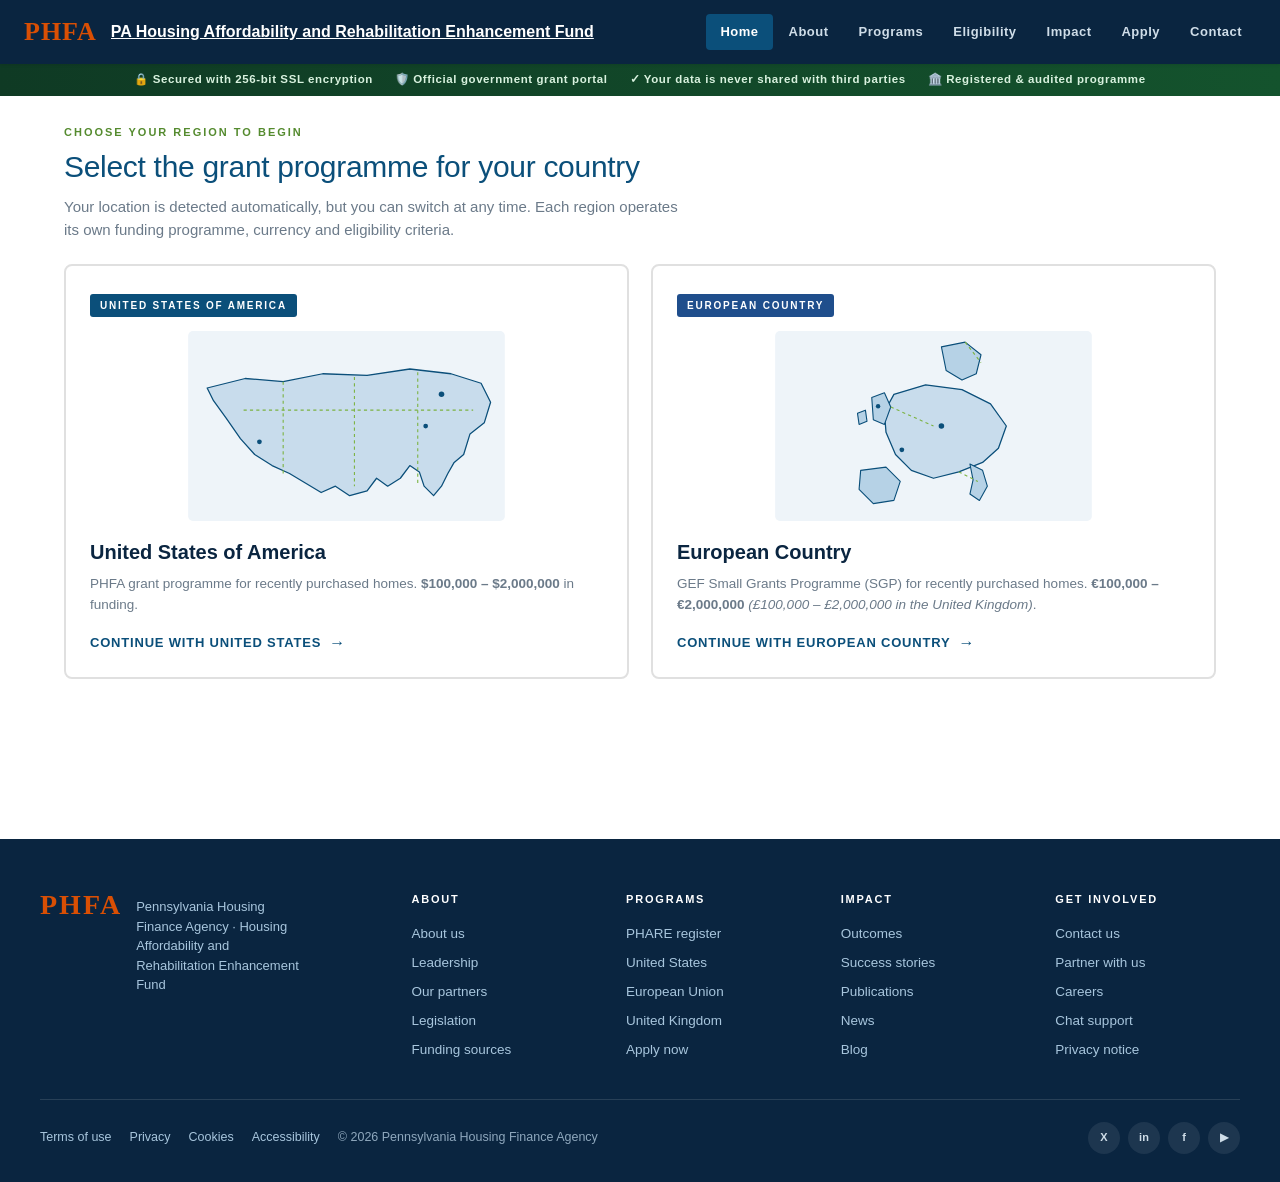
==== commit 3272ac14: "Update index.html" ====
--- a/public/index.html
+++ b/public/index.html
@@ -5,30 +5,16 @@
 <meta name="viewport" content="width=device-width, initial-scale=1">
 <title>Home | PA Housing Affordability and Rehabilitation Enhancement Fund</title>
 
+<link rel="icon" type="image/svg+xml" href="data:image/svg+xml;utf8,<svg xmlns='http://www.w3.org/2000/svg' viewBox='0 0 32 32'><rect width='32' height='32' rx='4' fill='%230a2540'/><text x='16' y='23' font-family='Georgia,serif' font-size='20' font-weight='bold' fill='%23d94f04' text-anchor='middle'>P</text></svg>">
+
 <link rel="stylesheet" href="css/pahf.css">
 
 <style>
-/* ============================================================
-   index.html — Home · Region Router · Eligibility · Extended
-   Theme: PHFA / government-web (matches funding.html)
-   ============================================================ */
-
 :root{
-  --navy-dark:#0a2540;
-  --navy:#0b4f7a;
-  --navy-hover:#083d5e;
-  --green:#7cb342;
-  --green-dark:#558b2f;
-  --gold:#c9a227;
-  --orange:#d94f04;
-  --red:#b60606;
-  --gray-bg:#f4f6f8;
-  --card:#ffffff;
-  --border:#e0e0e0;
-  --text:#333333;
-  --muted:#6b7a89;
-  --shadow-sm:0 1px 3px rgba(10,37,64,.08);
-  --shadow-md:0 4px 14px rgba(10,37,64,.10);
+  --navy-dark:#0a2540;--navy:#0b4f7a;--navy-hover:#083d5e;
+  --green:#7cb342;--green-dark:#558b2f;--gold:#c9a227;--orange:#d94f04;--red:#b60606;
+  --gray-bg:#f4f6f8;--card:#ffffff;--border:#e0e0e0;--text:#333333;--muted:#6b7a89;
+  --shadow-sm:0 1px 3px rgba(10,37,64,.08);--shadow-md:0 4px 14px rgba(10,37,64,.10);
 }
 *{box-sizing:border-box;}
 body{
@@ -39,178 +25,83 @@
 .hidden{display:none !important;}
 img{max-width:100%;height:auto;display:block;}
 
-/* ---------- Navbar ---------- */
+/* ---------- navbar ---------- */
 .navbar-pahf{
   position:fixed;top:0;left:0;right:0;z-index:1030;
-  background:var(--navy-dark);
-  display:flex;align-items:center;justify-content:space-between;
+  background:var(--navy-dark);display:flex;align-items:center;justify-content:space-between;
   padding:0 24px;height:64px;box-shadow:0 1px 3px rgba(0,0,0,.1);
 }
 .navbar-pahf__brand{display:flex;align-items:center;gap:14px;min-width:0;}
-.pahf-logo-text{
-  font-family:Georgia,"Times New Roman",serif;
-  font-size:26px;font-weight:700;letter-spacing:1px;
-  color:var(--orange);line-height:1;text-decoration:none;
-}
-.navbar-pahf__title{
-  color:#fff;font-size:16px;font-weight:600;text-decoration:underline;
-  white-space:nowrap;overflow:hidden;text-overflow:ellipsis;
-}
+.pahf-logo-text{font-family:Georgia,"Times New Roman",serif;font-size:26px;font-weight:700;letter-spacing:1px;color:var(--orange);line-height:1;text-decoration:none;}
+.navbar-pahf__title{color:#fff;font-size:16px;font-weight:600;text-decoration:underline;white-space:nowrap;overflow:hidden;text-overflow:ellipsis;}
 .navbar-pahf__nav{display:flex;align-items:center;gap:2px;}
-.navbar-pahf__nav a{
-  color:#cfdde8;font-size:13px;font-weight:600;letter-spacing:.5px;
-  padding:8px 14px;border-radius:4px;text-decoration:none;
-}
-.navbar-pahf__nav a:hover,
-.navbar-pahf__nav a.is-active{background:var(--navy);color:#fff;text-decoration:none;}
-.navbar-pahf__flag{
-  display:inline-flex;align-items:center;gap:6px;
-  background:rgba(255,255,255,.08);border:1px solid rgba(255,255,255,.18);
-  border-radius:20px;padding:4px 12px;color:#fff;
-  font-size:12px;font-weight:600;letter-spacing:.4px;cursor:pointer;margin-left:8px;
-}
+.navbar-pahf__nav a{color:#cfdde8;font-size:13px;font-weight:600;letter-spacing:.5px;padding:8px 14px;border-radius:4px;text-decoration:none;}
+.navbar-pahf__nav a:hover,.navbar-pahf__nav a.is-active{background:var(--navy);color:#fff;text-decoration:none;}
+.navbar-pahf__flag{display:inline-flex;align-items:center;gap:6px;background:rgba(255,255,255,.08);border:1px solid rgba(255,255,255,.18);border-radius:20px;padding:4px 12px;color:#fff;font-size:12px;font-weight:600;letter-spacing:.4px;cursor:pointer;margin-left:8px;}
 .navbar-pahf__flag:hover{background:rgba(255,255,255,.16);}
 
-/* ---------- Security strip ---------- */
-.security-strip{
-  position:fixed;top:64px;left:0;right:0;z-index:1020;
-  background:linear-gradient(90deg,#0f3a24 0%,#14532d 100%);
-  color:#d9f2df;font-size:11.5px;font-weight:600;letter-spacing:.6px;
-  padding:7px 24px;display:flex;flex-wrap:wrap;align-items:center;
-  justify-content:center;gap:22px;text-align:center;
-}
+/* ---------- security strip ---------- */
+.security-strip{position:fixed;top:64px;left:0;right:0;z-index:1020;background:linear-gradient(90deg,#0f3a24 0%,#14532d 100%);color:#d9f2df;font-size:11.5px;font-weight:600;letter-spacing:.6px;padding:7px 24px;display:flex;flex-wrap:wrap;align-items:center;justify-content:center;gap:22px;text-align:center;}
 .security-strip .lock{color:#7cf0a5;}
 
-/* ---------- Page wrap ---------- */
+/* ---------- page ---------- */
 .page-wrap{max-width:1200px;margin:0 auto;padding:28px 24px 80px;}
-
-.section-eyebrow{
-  font-size:11px;font-weight:700;letter-spacing:2px;text-transform:uppercase;
-  color:var(--green-dark);margin:0 0 8px;
-}
-.section-title{
-  color:var(--navy);font-size:30px;font-weight:400;
-  letter-spacing:-.3px;margin:0 0 10px;line-height:1.2;
-}
+.section-eyebrow{font-size:11px;font-weight:700;letter-spacing:2px;text-transform:uppercase;color:var(--green-dark);margin:0 0 8px;}
+.section-title{color:var(--navy);font-size:30px;font-weight:400;letter-spacing:-.3px;margin:0 0 10px;line-height:1.2;}
 .section-sub{color:var(--muted);font-size:15px;max-width:74ch;margin:0 0 22px;}
 
-/* ---------- Region picker ---------- */
+/* ---------- region picker ---------- */
 .region-picker{margin-bottom:40px;}
 .region-grid{display:grid;grid-template-columns:repeat(2,minmax(0,1fr));gap:22px;margin-top:22px;}
-.region-card{
-  position:relative;background:var(--card);border:2px solid var(--border);
-  border-radius:8px;padding:26px 24px 22px;cursor:pointer;
-  transition:border-color .15s ease,transform .15s ease,box-shadow .15s ease;
-  overflow:hidden;
-}
+.region-card{position:relative;background:var(--card);border:2px solid var(--border);border-radius:8px;padding:26px 24px 22px;cursor:pointer;transition:border-color .15s,transform .15s,box-shadow .15s;overflow:hidden;}
 .region-card:hover{border-color:var(--navy);transform:translateY(-3px);box-shadow:var(--shadow-md);}
 .region-card.is-selected{border-color:var(--green);box-shadow:0 0 0 3px rgba(124,179,66,.22);}
-.region-card__flag{
-  display:inline-block;font-size:10px;font-weight:700;letter-spacing:1.8px;
-  text-transform:uppercase;background:var(--navy);color:#fff;
-  padding:4px 10px;border-radius:3px;margin-bottom:14px;
-}
+.region-card__flag{display:inline-block;font-size:10px;font-weight:700;letter-spacing:1.8px;text-transform:uppercase;background:var(--navy);color:#fff;padding:4px 10px;border-radius:3px;margin-bottom:14px;}
 .region-card.is-eu .region-card__flag{background:#1f4e8c;}
 .region-card__map{width:100%;height:190px;display:block;margin:0 auto 16px;}
-.region-card__map path,
-.region-card__map polygon{transition:fill .2s ease,stroke .2s ease;}
+.region-card__map path,.region-card__map polygon{transition:fill .2s,stroke .2s;}
 .region-card:hover .region-card__map .map-land{fill:#1f6ba8;}
 .region-card__title{font-size:20px;font-weight:700;color:var(--navy-dark);margin:0 0 6px;}
 .region-card__desc{font-size:13.5px;color:var(--muted);margin:0 0 14px;min-height:40px;}
-.region-card__cta{
-  display:inline-flex;align-items:center;gap:8px;
-  font-size:13px;font-weight:700;letter-spacing:.8px;text-transform:uppercase;
-  color:var(--navy);
-}
+.region-card__cta{display:inline-flex;align-items:center;gap:8px;font-size:13px;font-weight:700;letter-spacing:.8px;text-transform:uppercase;color:var(--navy);}
 .region-card:hover .region-card__cta{color:var(--orange);}
 .region-card__cta::after{content:'→';font-size:16px;}
-
 .map-sea{fill:#eef4f9;}
 .map-land{fill:#c8dcec;stroke:#0b4f7a;stroke-width:1.6;stroke-linejoin:round;}
 .map-land-2{fill:#b6d2e6;stroke:#0b4f7a;stroke-width:1.4;stroke-linejoin:round;}
 .map-dot{fill:#0b4f7a;}
 .map-line{stroke:#7cb342;stroke-width:1.4;stroke-dasharray:4 4;fill:none;}
 
-/* ---------- Program hero ---------- */
-.program-hero{
-  background:linear-gradient(135deg,#0a2540 0%,#0b4f7a 100%);
-  color:#fff;border-radius:10px;padding:38px 40px 34px;margin-bottom:30px;
-  position:relative;overflow:hidden;
-}
-.program-hero::after{
-  content:'';position:absolute;right:-60px;top:-60px;width:260px;height:260px;
-  border-radius:50%;background:rgba(255,255,255,.05);
-}
-.program-hero__region{
-  font-size:11px;font-weight:700;letter-spacing:2.4px;text-transform:uppercase;
-  color:#8fd0a5;margin:0 0 10px;
-}
+/* ---------- hero ---------- */
+.program-hero{background:linear-gradient(135deg,#0a2540 0%,#0b4f7a 100%);color:#fff;border-radius:10px;padding:38px 40px 34px;margin-bottom:30px;position:relative;overflow:hidden;}
+.program-hero::after{content:'';position:absolute;right:-60px;top:-60px;width:260px;height:260px;border-radius:50%;background:rgba(255,255,255,.05);}
+.program-hero__region{font-size:11px;font-weight:700;letter-spacing:2.4px;text-transform:uppercase;color:#8fd0a5;margin:0 0 10px;}
 .program-hero__title{font-size:34px;font-weight:400;margin:0 0 12px;letter-spacing:-.4px;line-height:1.15;}
 .program-hero__desc{font-size:15px;color:#d6e4ef;max-width:70ch;margin:0 0 22px;}
-.amount-chip{
-  display:inline-block;background:rgba(255,255,255,.1);
-  border:1px solid rgba(255,255,255,.25);border-radius:6px;
-  padding:14px 22px;margin-right:12px;margin-bottom:10px;
-}
-.amount-chip__label{
-  font-size:10.5px;font-weight:700;letter-spacing:1.6px;text-transform:uppercase;
-  color:#a8c6dd;display:block;margin-bottom:3px;
-}
+.amount-chip{display:inline-block;background:rgba(255,255,255,.1);border:1px solid rgba(255,255,255,.25);border-radius:6px;padding:14px 22px;margin-right:12px;margin-bottom:10px;}
+.amount-chip__label{font-size:10.5px;font-weight:700;letter-spacing:1.6px;text-transform:uppercase;color:#a8c6dd;display:block;margin-bottom:3px;}
 .amount-chip__value{font-size:22px;font-weight:700;color:#fff;letter-spacing:.3px;}
-.program-hero__switch{
-  background:transparent;border:1px solid rgba(255,255,255,.4);
-  color:#fff;font-size:12px;font-weight:700;letter-spacing:1.2px;
-  text-transform:uppercase;padding:9px 16px;border-radius:4px;
-  cursor:pointer;margin-top:12px;
-}
+.program-hero__switch{background:transparent;border:1px solid rgba(255,255,255,.4);color:#fff;font-size:12px;font-weight:700;letter-spacing:1.2px;text-transform:uppercase;padding:9px 16px;border-radius:4px;cursor:pointer;margin-top:12px;}
 .program-hero__switch:hover{background:rgba(255,255,255,.12);}
 
-/* ---------- Info columns ---------- */
+/* ---------- eligibility + aims ---------- */
 .info-grid{display:grid;grid-template-columns:1fr 1fr;gap:22px;margin-bottom:30px;}
-.info-card{
-  background:var(--card);border:1px solid var(--border);border-radius:8px;
-  box-shadow:var(--shadow-sm);overflow:hidden;
-}
-.info-card__head{
-  background:#f4f6f8;border-bottom:1px solid var(--border);
-  padding:14px 20px;font-size:13px;font-weight:700;
-  letter-spacing:1.2px;text-transform:uppercase;color:var(--navy);
-}
+.info-card{background:var(--card);border:1px solid var(--border);border-radius:8px;box-shadow:var(--shadow-sm);overflow:hidden;}
+.info-card__head{background:#f4f6f8;border-bottom:1px solid var(--border);padding:14px 20px;font-size:13px;font-weight:700;letter-spacing:1.2px;text-transform:uppercase;color:var(--navy);}
 .info-card__body{padding:8px 20px 18px;}
 .check-list,.aim-list{list-style:none;margin:0;padding:0;}
-.check-list li,
-.aim-list li{
-  display:flex;gap:12px;padding:11px 0;
-  border-bottom:1px solid #eef2f6;font-size:14.5px;color:var(--text);
-}
-.check-list li:last-child,
-.aim-list li:last-child{border-bottom:0;}
-.check-list li::before{
-  content:'✓';flex:0 0 22px;height:22px;line-height:22px;text-align:center;
-  background:#eaf5e1;color:var(--green-dark);font-weight:700;font-size:12px;border-radius:50%;
-}
-.aim-list li::before{
-  content:'◆';flex:0 0 22px;height:22px;line-height:22px;text-align:center;
-  background:#e8f1f8;color:var(--navy);font-size:9px;border-radius:50%;
-}
+.check-list li,.aim-list li{display:flex;gap:12px;padding:11px 0;border-bottom:1px solid #eef2f6;font-size:14.5px;color:var(--text);}
+.check-list li:last-child,.aim-list li:last-child{border-bottom:0;}
+.check-list li::before{content:'✓';flex:0 0 22px;height:22px;line-height:22px;text-align:center;background:#eaf5e1;color:var(--green-dark);font-weight:700;font-size:12px;border-radius:50%;}
+.aim-list li::before{content:'◆';flex:0 0 22px;height:22px;line-height:22px;text-align:center;background:#e8f1f8;color:var(--navy);font-size:9px;border-radius:50%;}
 
 /* ---------- CTA ---------- */
-.cta-box{
-  background:#f8fafc;border:1px solid #dbe4ec;border-left:4px solid var(--green);
-  border-radius:8px;padding:24px 28px;
-  display:flex;flex-wrap:wrap;align-items:center;justify-content:space-between;gap:18px;
-}
+.cta-box{background:#f8fafc;border:1px solid #dbe4ec;border-left:4px solid var(--green);border-radius:8px;padding:24px 28px;display:flex;flex-wrap:wrap;align-items:center;justify-content:space-between;gap:18px;}
 .cta-box__copy h3{margin:0 0 4px;font-size:20px;color:var(--navy-dark);font-weight:700;}
 .cta-box__copy p{margin:0;font-size:14px;color:var(--muted);max-width:56ch;}
 
-.btn{
-  display:inline-flex;align-items:center;justify-content:center;gap:8px;
-  font-family:inherit;font-size:13px;font-weight:700;
-  letter-spacing:1px;text-transform:uppercase;
-  padding:14px 28px;border-radius:5px;cursor:pointer;
-  border:1px solid transparent;text-decoration:none;
-  transition:background .13s ease,border-color .13s ease,color .13s ease;
-}
+/* ---------- buttons ---------- */
+.btn{display:inline-flex;align-items:center;justify-content:center;gap:8px;font-family:inherit;font-size:13px;font-weight:700;letter-spacing:1px;text-transform:uppercase;padding:14px 28px;border-radius:5px;cursor:pointer;border:1px solid transparent;text-decoration:none;transition:background .13s,border-color .13s,color .13s;}
 .btn-primary{background:var(--green);border-color:var(--green);color:#fff;}
 .btn-primary:hover{background:var(--green-dark);border-color:var(--green-dark);color:#fff;}
 .btn-navy{background:var(--navy);border-color:var(--navy);color:#fff;}
@@ -221,202 +112,93 @@
 .btn[disabled]{opacity:.55;cursor:not-allowed;}
 .btn-arrow::after{content:'→';font-size:16px;margin-left:4px;}
 
-/* ============================================================
-   UNDP-INSPIRED EXTENDED SECTIONS
-   ============================================================ */
-
-/* ---------- Mission (two-column, label left / statement right) ---------- */
-.mission{
-  display:grid;grid-template-columns:1fr 2fr;gap:36px;
-  padding:48px 0;margin:36px 0;border-top:1px solid var(--border);border-bottom:1px solid var(--border);
-}
-.mission__label{
-  font-size:22px;font-weight:700;color:var(--navy-dark);
-  letter-spacing:-.3px;line-height:1.25;
-}
-.mission__label small{
-  display:block;font-size:11px;font-weight:700;letter-spacing:2px;
-  text-transform:uppercase;color:var(--green-dark);margin-bottom:6px;
-}
-.mission__statement{
-  font-size:22px;font-weight:400;color:var(--navy-dark);
-  line-height:1.5;letter-spacing:-.2px;margin:0;
-}
+/* ---------- mission ---------- */
+.mission{display:grid;grid-template-columns:1fr 2fr;gap:36px;padding:48px 0;margin:36px 0;border-top:1px solid var(--border);border-bottom:1px solid var(--border);}
+.mission__label{font-size:22px;font-weight:700;color:var(--navy-dark);letter-spacing:-.3px;line-height:1.25;}
+.mission__label small{display:block;font-size:11px;font-weight:700;letter-spacing:2px;text-transform:uppercase;color:var(--green-dark);margin-bottom:6px;}
+.mission__statement{font-size:22px;font-weight:400;color:var(--navy-dark);line-height:1.5;letter-spacing:-.2px;margin:0;}
 .mission__statement strong{font-weight:700;color:var(--navy);}
 
-/* ---------- Impact stats strip ---------- */
+/* ---------- impact stats ---------- */
 .impact{margin:0 0 44px;}
 .impact__head{display:grid;grid-template-columns:1fr 2fr;gap:36px;margin-bottom:24px;}
 .impact__head h2{font-size:24px;font-weight:700;color:var(--navy-dark);margin:0;letter-spacing:-.3px;line-height:1.25;}
 .impact__head p{font-size:15px;color:var(--muted);margin:0;max-width:64ch;line-height:1.6;}
 .impact__grid{display:grid;grid-template-columns:repeat(4,minmax(0,1fr));gap:0;border:1px solid var(--border);border-radius:8px;overflow:hidden;background:#fff;}
-.impact__card{
-  padding:26px 22px;border-right:1px solid var(--border);
-  position:relative;background:#fff;
-}
+.impact__card{padding:26px 22px;border-right:1px solid var(--border);position:relative;background:#fff;}
 .impact__card:last-child{border-right:0;}
-.impact__card::before{
-  content:'';position:absolute;top:0;left:0;right:0;height:3px;background:var(--green);
-}
+.impact__card::before{content:'';position:absolute;top:0;left:0;right:0;height:3px;background:var(--green);}
 .impact__card:nth-child(2)::before{background:#1f6ba8;}
 .impact__card:nth-child(3)::before{background:var(--gold);}
 .impact__card:nth-child(4)::before{background:var(--orange);}
-.impact__value{
-  font-size:34px;font-weight:700;color:var(--navy-dark);
-  line-height:1.1;letter-spacing:-1px;margin:0 0 4px;
-}
+.impact__value{font-size:34px;font-weight:700;color:var(--navy-dark);line-height:1.1;letter-spacing:-1px;margin:0 0 4px;}
 .impact__value small{font-size:15px;font-weight:400;color:var(--muted);letter-spacing:0;margin-left:4px;}
-.impact__label{
-  font-size:11px;font-weight:700;letter-spacing:1.4px;text-transform:uppercase;
-  color:var(--green-dark);margin:0 0 8px;
-}
+.impact__label{font-size:11px;font-weight:700;letter-spacing:1.4px;text-transform:uppercase;color:var(--green-dark);margin:0 0 8px;}
 .impact__card p{font-size:13px;color:var(--muted);margin:0;line-height:1.5;}
 
-/* ---------- Featured stories grid ---------- */
+/* ---------- featured stories with real images ---------- */
 .featured{margin:0 0 48px;padding-top:36px;border-top:1px solid var(--border);}
-.featured__head{
-  display:flex;align-items:flex-end;justify-content:space-between;
-  gap:18px;margin-bottom:22px;flex-wrap:wrap;
-}
+.featured__head{display:flex;align-items:flex-end;justify-content:space-between;gap:18px;margin-bottom:22px;flex-wrap:wrap;}
 .featured__head h2{font-size:26px;font-weight:700;color:var(--navy-dark);margin:0;letter-spacing:-.3px;}
-.featured__head a{
-  font-size:12px;font-weight:700;letter-spacing:1.2px;text-transform:uppercase;
-  color:var(--navy);text-decoration:none;
-}
+.featured__head a{font-size:12px;font-weight:700;letter-spacing:1.2px;text-transform:uppercase;color:var(--navy);text-decoration:none;}
 .featured__head a:hover{color:var(--orange);}
 .featured__head a::after{content:' →';}
 .featured__grid{display:grid;grid-template-columns:repeat(3,minmax(0,1fr));gap:22px;}
-.story{
-  background:#fff;border:1px solid var(--border);border-radius:8px;
-  overflow:hidden;text-decoration:none;color:inherit;
-  display:flex;flex-direction:column;
-  transition:box-shadow .15s ease,transform .15s ease,border-color .15s ease;
-}
+.story{background:#fff;border:1px solid var(--border);border-radius:8px;overflow:hidden;text-decoration:none;color:inherit;display:flex;flex-direction:column;transition:box-shadow .15s,transform .15s,border-color .15s;}
 .story:hover{box-shadow:var(--shadow-md);transform:translateY(-3px);border-color:#c8d3dc;text-decoration:none;}
-.story__media{
-  aspect-ratio:16/9;background:linear-gradient(135deg,#e8eff5 0%,#c8dcec 100%);
-  position:relative;overflow:hidden;
-}
-.story__media img{width:100%;height:100%;object-fit:cover;}
-.story__media--ph::after{
-  content:'';position:absolute;inset:0;
-  background:
-    radial-gradient(circle at 30% 40%,rgba(11,79,122,.18) 0%,transparent 45%),
-    radial-gradient(circle at 70% 65%,rgba(124,179,66,.2) 0%,transparent 40%);
-}
+.story__media{aspect-ratio:16/9;background:#eef2f6;position:relative;overflow:hidden;}
+.story__media img{width:100%;height:100%;object-fit:cover;transition:transform .4s;}
+.story:hover .story__media img{transform:scale(1.04);}
 .story__body{padding:18px 20px 20px;display:flex;flex-direction:column;flex:1;}
-.story__cat{
-  font-size:10.5px;font-weight:700;letter-spacing:1.6px;text-transform:uppercase;
-  color:var(--green-dark);margin:0 0 8px;
-}
-.story__title{
-  font-size:17px;font-weight:700;color:var(--navy-dark);
-  margin:0 0 8px;line-height:1.3;letter-spacing:-.2px;
-}
+.story__cat{font-size:10.5px;font-weight:700;letter-spacing:1.6px;text-transform:uppercase;color:var(--green-dark);margin:0 0 8px;}
+.story__title{font-size:17px;font-weight:700;color:var(--navy-dark);margin:0 0 8px;line-height:1.3;letter-spacing:-.2px;}
 .story__desc{font-size:13.5px;color:var(--muted);margin:0 0 14px;line-height:1.55;flex:1;}
-.story__cta{
-  font-size:11.5px;font-weight:700;letter-spacing:1.2px;text-transform:uppercase;
-  color:var(--navy);margin-top:auto;
-}
+.story__cta{font-size:11.5px;font-weight:700;letter-spacing:1.2px;text-transform:uppercase;color:var(--navy);margin-top:auto;}
 .story:hover .story__cta{color:var(--orange);}
 .story__cta::after{content:' →';}
 
-/* ---------- Trusted partnerships CTA ---------- */
-.partners{
-  background:linear-gradient(135deg,#0a2540 0%,#0b4f7a 100%);
-  color:#fff;border-radius:10px;padding:44px 46px;
-  margin:0 0 48px;display:grid;grid-template-columns:2fr 1fr;gap:36px;align-items:center;
-  position:relative;overflow:hidden;
-}
-.partners::after{
-  content:'';position:absolute;right:-80px;bottom:-80px;width:280px;height:280px;
-  border-radius:50%;background:rgba(124,179,66,.15);
-}
+/* ---------- partners ---------- */
+.partners{background:linear-gradient(135deg,#0a2540 0%,#0b4f7a 100%);color:#fff;border-radius:10px;padding:44px 46px;margin:0 0 48px;display:grid;grid-template-columns:2fr 1fr;gap:36px;align-items:center;position:relative;overflow:hidden;}
+.partners::after{content:'';position:absolute;right:-80px;bottom:-80px;width:280px;height:280px;border-radius:50%;background:rgba(124,179,66,.15);}
 .partners h2{font-size:28px;font-weight:400;color:#fff;margin:0 0 12px;letter-spacing:-.3px;line-height:1.2;}
 .partners p{font-size:14.5px;color:#d6e4ef;margin:0;max-width:60ch;line-height:1.6;}
 .partners__cta{display:flex;flex-direction:column;gap:10px;position:relative;z-index:1;}
-.partners .btn-primary{background:var(--green);border-color:var(--green);color:#fff;}
-.partners .btn-primary:hover{background:var(--green-dark);border-color:var(--green-dark);}
-.partners .btn-outline-light{
-  background:transparent;border:1px solid rgba(255,255,255,.4);color:#fff;
-}
+.partners .btn-outline-light{background:transparent;border:1px solid rgba(255,255,255,.4);color:#fff;}
 .partners .btn-outline-light:hover{background:rgba(255,255,255,.12);color:#fff;}
 
-/* ---------- Publications strip ---------- */
+/* ---------- publications with real cover images ---------- */
 .publications{margin:0 0 56px;padding-top:36px;border-top:1px solid var(--border);}
 .publications h2{font-size:26px;font-weight:700;color:var(--navy-dark);margin:0 0 22px;letter-spacing:-.3px;}
 .pub-grid{display:grid;grid-template-columns:repeat(4,minmax(0,1fr));gap:20px;}
-.pub{
-  text-decoration:none;color:inherit;display:flex;flex-direction:column;
-}
-.pub__cover{
-  aspect-ratio:3/4;background:linear-gradient(160deg,#0a2540 0%,#0b4f7a 100%);
-  border-radius:6px;position:relative;overflow:hidden;margin-bottom:12px;
-  border:1px solid #dbe4ec;
-  display:flex;align-items:center;justify-content:center;color:#fff;
-}
-.pub__cover--alt{background:linear-gradient(160deg,#0f3a24 0%,#14532d 100%);}
-.pub__cover--gold{background:linear-gradient(160deg,#7a5a00 0%,#c9a227 100%);}
-.pub__cover--orange{background:linear-gradient(160deg,#8c3100 0%,#d94f04 100%);}
-.pub__cover span{
-  font-family:Georgia,serif;font-size:32px;font-weight:700;letter-spacing:2px;
-  opacity:.7;
-}
+.pub{text-decoration:none;color:inherit;display:flex;flex-direction:column;}
+.pub__cover{aspect-ratio:3/4;background:#eef2f6;border-radius:6px;overflow:hidden;margin-bottom:12px;border:1px solid #dbe4ec;position:relative;}
+.pub__cover img{width:100%;height:100%;object-fit:cover;}
 .pub__cat{font-size:10.5px;font-weight:700;letter-spacing:1.6px;text-transform:uppercase;color:var(--green-dark);margin-bottom:4px;}
 .pub__title{font-size:14.5px;font-weight:700;color:var(--navy-dark);margin:0 0 4px;line-height:1.3;}
 .pub__desc{font-size:12.5px;color:var(--muted);margin:0;line-height:1.5;}
 .pub:hover .pub__title{color:var(--navy);}
 
-/* ---------- Footer ---------- */
-.site-footer{
-  background:#0a2540;color:#cfdde8;margin-top:40px;
-  padding:52px 24px 28px;
-}
+/* ---------- footer ---------- */
+.site-footer{background:#0a2540;color:#cfdde8;margin-top:40px;padding:52px 24px 28px;}
 .site-footer__inner{max-width:1200px;margin:0 auto;}
-.site-footer__top{
-  display:grid;grid-template-columns:1.2fr 3fr;gap:40px;
-  padding-bottom:34px;border-bottom:1px solid rgba(255,255,255,.12);
-}
+.site-footer__top{display:grid;grid-template-columns:1.2fr 3fr;gap:40px;padding-bottom:34px;border-bottom:1px solid rgba(255,255,255,.12);}
 .site-footer__brand{display:flex;align-items:flex-start;gap:14px;}
-.site-footer__logo{
-  font-family:Georgia,serif;font-size:28px;font-weight:700;letter-spacing:2px;
-  color:var(--orange);line-height:1;text-decoration:none;
-}
+.site-footer__logo{font-family:Georgia,serif;font-size:28px;font-weight:700;letter-spacing:2px;color:var(--orange);line-height:1;text-decoration:none;}
 .site-footer__brand p{font-size:13px;color:#a8c6dd;margin:6px 0 0;line-height:1.5;max-width:24ch;}
 .site-footer__cols{display:grid;grid-template-columns:repeat(4,minmax(0,1fr));gap:30px;}
-.site-footer__col h6{
-  font-size:11px;font-weight:700;letter-spacing:1.8px;text-transform:uppercase;
-  color:#fff;margin:0 0 12px;
-}
-.site-footer__col a{
-  display:block;color:#a8c6dd;text-decoration:none;
-  font-size:13.5px;padding:5px 0;line-height:1.4;
-}
+.site-footer__col h6{font-size:11px;font-weight:700;letter-spacing:1.8px;text-transform:uppercase;color:#fff;margin:0 0 12px;}
+.site-footer__col a{display:block;color:#a8c6dd;text-decoration:none;font-size:13.5px;padding:5px 0;line-height:1.4;}
 .site-footer__col a:hover{color:#fff;text-decoration:underline;}
-.site-footer__bottom{
-  padding-top:22px;display:flex;flex-wrap:wrap;align-items:center;justify-content:space-between;gap:16px;
-  font-size:12.5px;color:#8fa8bd;
-}
+.site-footer__bottom{padding-top:22px;display:flex;flex-wrap:wrap;align-items:center;justify-content:space-between;gap:16px;font-size:12.5px;color:#8fa8bd;}
 .site-footer__legal{display:flex;flex-wrap:wrap;gap:18px;}
 .site-footer__legal a{color:#a8c6dd;text-decoration:none;}
 .site-footer__legal a:hover{color:#fff;text-decoration:underline;}
 .site-footer__social{display:flex;gap:8px;}
-.site-footer__social a{
-  width:32px;height:32px;border-radius:50%;
-  display:flex;align-items:center;justify-content:center;
-  background:rgba(255,255,255,.08);color:#cfdde8;
-  font-size:11px;font-weight:700;text-decoration:none;
-}
+.site-footer__social a{width:32px;height:32px;border-radius:50%;display:flex;align-items:center;justify-content:center;background:rgba(255,255,255,.08);color:#cfdde8;font-size:11px;font-weight:700;text-decoration:none;}
 .site-footer__social a:hover{background:var(--green);color:#fff;}
 
-/* ---------- Cookie banner ---------- */
-.cookie-banner{
-  position:fixed;left:0;right:0;bottom:0;z-index:1090;
-  background:#0a2540;color:#dfeaf3;padding:16px 24px;
-  box-shadow:0 -4px 20px rgba(10,37,64,.35);
-  display:flex;flex-wrap:wrap;align-items:center;justify-content:space-between;gap:16px;
-  font-size:13.5px;
-}
+/* ---------- cookie banner ---------- */
+.cookie-banner{position:fixed;left:0;right:0;bottom:0;z-index:1090;background:#0a2540;color:#dfeaf3;padding:16px 24px;box-shadow:0 -4px 20px rgba(10,37,64,.35);display:flex;flex-wrap:wrap;align-items:center;justify-content:space-between;gap:16px;font-size:13.5px;}
 .cookie-banner__copy{max-width:72ch;}
 .cookie-banner__copy strong{color:#fff;}
 .cookie-banner__copy a{color:#8fd0a5;text-decoration:underline;}
@@ -427,115 +209,65 @@
 .cookie-btn-reject{background:transparent;border-color:rgba(255,255,255,.4);color:#fff;}
 .cookie-btn-reject:hover{background:rgba(255,255,255,.12);}
 
-/* ---------- Modal ---------- */
-.modal-backdrop{
-  position:fixed;inset:0;z-index:1100;background:rgba(10,37,64,.62);
-  display:flex;align-items:flex-start;justify-content:center;
-  padding:40px 20px;overflow:auto;
-}
-.modal{
-  width:100%;max-width:600px;background:#fff;border-radius:8px;
-  box-shadow:0 24px 60px rgba(10,37,64,.45);overflow:hidden;
-}
-.modal__head{
-  background:var(--navy-dark);color:#fff;padding:16px 22px;
-  display:flex;align-items:center;justify-content:space-between;
-}
+/* ---------- modal ---------- */
+.modal-backdrop{position:fixed;inset:0;z-index:1100;background:rgba(10,37,64,.62);display:flex;align-items:flex-start;justify-content:center;padding:40px 20px;overflow:auto;}
+.modal{width:100%;max-width:600px;background:#fff;border-radius:8px;box-shadow:0 24px 60px rgba(10,37,64,.45);overflow:hidden;}
+.modal__head{background:var(--navy-dark);color:#fff;padding:16px 22px;display:flex;align-items:center;justify-content:space-between;}
 .modal__head h3{margin:0;font-size:17px;font-weight:600;}
 .modal__close{background:transparent;border:0;color:#fff;font-size:24px;line-height:1;cursor:pointer;padding:0 4px;}
 .modal__close:hover{color:var(--orange);}
 .modal__body{padding:24px 26px 10px;}
-.modal__foot{
-  padding:16px 26px 22px;display:flex;justify-content:space-between;align-items:center;gap:12px;
-  border-top:1px solid #eef2f6;margin-top:16px;
-}
+.modal__foot{padding:16px 26px 22px;display:flex;justify-content:space-between;align-items:center;gap:12px;border-top:1px solid #eef2f6;margin-top:16px;}
 .steps{display:flex;align-items:center;gap:0;margin-bottom:24px;}
 .step-dot{flex:1;display:flex;flex-direction:column;align-items:center;gap:6px;position:relative;}
-.step-dot__circle{
-  width:30px;height:30px;border-radius:50%;display:flex;align-items:center;justify-content:center;
-  background:#eef2f6;color:var(--muted);font-size:12px;font-weight:700;
-  border:2px solid #eef2f6;z-index:2;
-}
+.step-dot__circle{width:30px;height:30px;border-radius:50%;display:flex;align-items:center;justify-content:center;background:#eef2f6;color:var(--muted);font-size:12px;font-weight:700;border:2px solid #eef2f6;z-index:2;}
 .step-dot__label{font-size:10.5px;font-weight:700;letter-spacing:.8px;text-transform:uppercase;color:var(--muted);}
 .step-dot.is-active .step-dot__circle{background:var(--navy);border-color:var(--navy);color:#fff;}
 .step-dot.is-active .step-dot__label{color:var(--navy);}
 .step-dot.is-done .step-dot__circle{background:var(--green);border-color:var(--green);color:#fff;}
 .step-dot.is-done .step-dot__label{color:var(--green-dark);}
-.step-dot::before{
-  content:'';position:absolute;top:15px;left:-50%;width:100%;height:2px;
-  background:#eef2f6;z-index:1;
-}
+.step-dot::before{content:'';position:absolute;top:15px;left:-50%;width:100%;height:2px;background:#eef2f6;z-index:1;}
 .step-dot:first-child::before{display:none;}
-
 .form-row{margin-bottom:16px;}
 .form-row label{display:block;font-size:12.5px;font-weight:700;letter-spacing:.4px;color:var(--navy);margin-bottom:6px;}
 .form-row .hint{font-size:11.5px;color:var(--muted);font-weight:400;margin-top:4px;}
-.form-row input[type="text"],
-.form-row input[type="date"],
-.form-row input[type="number"],
-.form-row input[type="password"],
-.form-row select,
-.form-row textarea{
-  width:100%;font-family:inherit;font-size:14.5px;color:var(--text);
-  border:1px solid #cbd3db;border-radius:5px;background:#fff;
-  height:44px;padding:0 12px;outline:none;
-}
-.form-row input:focus,
-.form-row select:focus,
-.form-row textarea:focus{border-color:var(--navy);box-shadow:0 0 0 3px rgba(11,79,122,.13);}
-.form-row.is-error input,
-.form-row.is-error select{border-color:var(--red);box-shadow:0 0 0 3px rgba(182,6,6,.12);}
+.form-row input[type="text"],.form-row input[type="date"],.form-row input[type="number"],.form-row input[type="password"],.form-row select,.form-row textarea{width:100%;font-family:inherit;font-size:14.5px;color:var(--text);border:1px solid #cbd3db;border-radius:5px;background:#fff;height:44px;padding:0 12px;outline:none;}
+.form-row input:focus,.form-row select:focus,.form-row textarea:focus{border-color:var(--navy);box-shadow:0 0 0 3px rgba(11,79,122,.13);}
+.form-row.is-error input,.form-row.is-error select{border-color:var(--red);box-shadow:0 0 0 3px rgba(182,6,6,.12);}
 .field-error{color:var(--red);font-size:12px;margin-top:5px;display:none;}
 .form-row.is-error .field-error{display:block;}
 .radio-row{display:flex;gap:10px;}
 .radio-pill{flex:1;position:relative;}
 .radio-pill input{position:absolute;opacity:0;pointer-events:none;}
-.radio-pill span{
-  display:block;text-align:center;border:1px solid #cbd3db;border-radius:5px;
-  padding:11px 10px;font-size:13.5px;font-weight:600;color:var(--muted);
-  cursor:pointer;transition:all .12s ease;
-}
+.radio-pill span{display:block;text-align:center;border:1px solid #cbd3db;border-radius:5px;padding:11px 10px;font-size:13.5px;font-weight:600;color:var(--muted);cursor:pointer;transition:all .12s;}
 .radio-pill input:checked + span{background:var(--navy);border-color:var(--navy);color:#fff;}
 .result-panel{text-align:center;padding:10px 0 6px;}
 .result-panel__eyebrow{font-size:11px;font-weight:700;letter-spacing:2px;text-transform:uppercase;color:var(--green-dark);margin:0 0 8px;}
-.result-amount{
-  font-size:44px;font-weight:700;color:var(--navy-dark);letter-spacing:-1px;
-  line-height:1.1;margin:0 0 10px;font-variant-numeric:tabular-nums;
-}
+.result-amount{font-size:44px;font-weight:700;color:var(--navy-dark);letter-spacing:-1px;line-height:1.1;margin:0 0 10px;font-variant-numeric:tabular-nums;}
 .result-panel__note{font-size:13.5px;color:var(--muted);max-width:44ch;margin:0 auto 18px;}
-.result-breakdown{
-  background:#f8fafc;border:1px solid #dbe4ec;border-radius:6px;
-  padding:14px 18px;text-align:left;margin:0 auto 6px;max-width:420px;
-}
-.result-breakdown div{
-  display:flex;justify-content:space-between;gap:12px;padding:5px 0;font-size:13.5px;
-  border-bottom:1px solid #eef2f6;
-}
+.result-breakdown{background:#f8fafc;border:1px solid #dbe4ec;border-radius:6px;padding:14px 18px;text-align:left;margin:0 auto 6px;max-width:440px;}
+.result-breakdown div{display:flex;justify-content:space-between;gap:12px;padding:6px 0;font-size:13.5px;border-bottom:1px solid #eef2f6;}
 .result-breakdown div:last-child{border-bottom:0;}
 .result-breakdown dt{color:var(--muted);font-weight:500;}
-.result-breakdown dd{margin:0;color:var(--text);font-weight:700;text-align:right;}
-.spinner{
-  width:44px;height:44px;margin:20px auto 16px;
-  border:4px solid #eef2f6;border-top-color:var(--navy);
-  border-radius:50%;animation:spin .8s linear infinite;
-}
+.result-breakdown dd{margin:0;color:var(--text);font-weight:700;text-align:right;word-break:break-word;}
+.spinner{width:44px;height:44px;margin:20px auto 16px;border:4px solid #eef2f6;border-top-color:var(--navy);border-radius:50%;animation:spin .8s linear infinite;}
 @keyframes spin{to{transform:rotate(360deg);}}
 .processing-copy{text-align:center;color:var(--muted);font-size:14px;}
 
-.toast{
-  position:fixed;right:24px;bottom:24px;z-index:1150;background:var(--navy-dark);color:#fff;
-  font-size:13.5px;font-weight:500;padding:13px 20px;border-radius:5px;
-  box-shadow:0 10px 30px rgba(10,37,64,.35);opacity:0;transform:translateY(10px);
-  transition:opacity .2s ease,transform .2s ease;pointer-events:none;max-width:320px;
-}
+/* confirmation panel (replaces redirect) */
+.confirm-banner{background:linear-gradient(135deg,#0f3a24 0%,#14532d 100%);color:#fff;border-radius:8px;padding:20px 24px;margin-bottom:20px;display:flex;align-items:flex-start;gap:14px;}
+.confirm-banner__icon{font-size:22px;line-height:1;margin-top:2px;color:#7cf0a5;}
+.confirm-banner h4{margin:0 0 4px;font-size:16px;font-weight:700;color:#fff;}
+.confirm-banner p{margin:0;font-size:13px;color:#c8e6d0;line-height:1.55;}
+
+.toast{position:fixed;right:24px;bottom:24px;z-index:1150;background:var(--navy-dark);color:#fff;font-size:13.5px;font-weight:500;padding:13px 20px;border-radius:5px;box-shadow:0 10px 30px rgba(10,37,64,.35);opacity:0;transform:translateY(10px);transition:opacity .2s,transform .2s;pointer-events:none;max-width:320px;}
 .toast.is-visible{opacity:1;transform:translateY(0);}
 
-/* ---------- Responsive ---------- */
+/* ---------- responsive ---------- */
 @media (max-width:1000px){
   .impact__grid{grid-template-columns:repeat(2,minmax(0,1fr));}
   .impact__card:nth-child(2){border-right:0;}
-  .impact__card:nth-child(1),
-  .impact__card:nth-child(2){border-bottom:1px solid var(--border);}
+  .impact__card:nth-child(1),.impact__card:nth-child(2){border-bottom:1px solid var(--border);}
   .featured__grid{grid-template-columns:repeat(2,minmax(0,1fr));}
   .pub-grid{grid-template-columns:repeat(2,minmax(0,1fr));}
   .site-footer__top{grid-template-columns:1fr;gap:26px;}
@@ -572,7 +304,6 @@
 
 <body>
 
-<!-- ============================ NAVBAR ============================ -->
 <nav class="navbar-pahf">
   <div class="navbar-pahf__brand">
     <a class="pahf-logo-text" href="index.html">PHFA</a>
@@ -595,7 +326,6 @@
   </div>
 </nav>
 
-<!-- ============================ SECURITY STRIP ============================ -->
 <div class="security-strip">
   <span><span class="lock">🔒</span> Secured with 256-bit SSL encryption</span>
   <span>🛡️ Official government grant portal</span>
@@ -603,42 +333,29 @@
   <span>🏛️ Registered &amp; audited programme</span>
 </div>
 
-<!-- ============================ PAGE ============================ -->
 <div class="page-wrap">
 
-  <!-- ---------------- REGION PICKER ---------------- -->
+  <!-- REGION PICKER -->
   <section class="region-picker" id="regionPicker">
     <p class="section-eyebrow">Choose your region to begin</p>
     <h1 class="section-title">Select the grant programme for your country</h1>
-    <p class="section-sub">
-      Your location is detected automatically, but you can switch at any time.
-      Each region operates its own funding programme, currency and eligibility criteria.
-    </p>
+    <p class="section-sub">Your location is detected automatically, but you can switch at any time. Each region operates its own funding programme, currency and eligibility criteria.</p>
 
     <div class="region-grid">
-      <!-- USA -->
       <article class="region-card" data-region="US" tabindex="0" role="button" aria-label="Select United States">
         <span class="region-card__flag">United States of America</span>
         <svg class="region-card__map" viewBox="0 0 400 240" aria-hidden="true">
           <rect class="map-sea" x="0" y="0" width="400" height="240" rx="6"/>
           <path class="map-land" d="M 24,72 L 72,60 L 120,64 L 170,54 L 226,56 L 280,48 L 332,54 L 370,66 L 382,90 L 374,116 L 356,130 L 348,156 L 336,166 L 328,180 L 320,196 L 310,208 L 298,196 L 292,178 L 280,170 L 268,186 L 252,196 L 238,186 L 226,202 L 204,208 L 186,196 L 168,204 L 148,192 L 128,180 L 106,170 L 84,156 L 66,136 L 48,110 L 32,88 Z"/>
-          <path class="map-line" d="M 70,100 L 360,100"/>
-          <path class="map-line" d="M 120,64 L 120,180"/>
-          <path class="map-line" d="M 210,58 L 210,196"/>
-          <path class="map-line" d="M 290,52 L 290,192"/>
-          <circle class="map-dot" cx="320" cy="80" r="3.5"/>
-          <circle class="map-dot" cx="300" cy="120" r="3"/>
-          <circle class="map-dot" cx="90" cy="140" r="3"/>
+          <path class="map-line" d="M 70,100 L 360,100"/><path class="map-line" d="M 120,64 L 120,180"/>
+          <path class="map-line" d="M 210,58 L 210,196"/><path class="map-line" d="M 290,52 L 290,192"/>
+          <circle class="map-dot" cx="320" cy="80" r="3.5"/><circle class="map-dot" cx="300" cy="120" r="3"/><circle class="map-dot" cx="90" cy="140" r="3"/>
         </svg>
         <h2 class="region-card__title">United States of America</h2>
-        <p class="region-card__desc">
-          PHFA grant programme for recently purchased homes.
-          <strong>$100,000 – $2,000,000</strong> in funding.
-        </p>
+        <p class="region-card__desc">PHFA grant programme for recently purchased homes. <strong>$100,000 – $2,000,000</strong> in funding.</p>
         <span class="region-card__cta">Continue with United States</span>
       </article>
 
-      <!-- EUROPE -->
       <article class="region-card is-eu" data-region="EU" tabindex="0" role="button" aria-label="Select European Country">
         <span class="region-card__flag">European Country</span>
         <svg class="region-card__map" viewBox="0 0 400 240" aria-hidden="true">
@@ -649,46 +366,27 @@
           <path class="map-land-2" d="M 210,20 L 240,14 L 260,30 L 254,54 L 236,62 L 216,50 Z"/>
           <path class="map-land-2" d="M 122,84 L 138,78 L 146,96 L 138,118 L 124,112 Z"/>
           <path class="map-land-2" d="M 104,104 L 114,100 L 116,114 L 106,118 Z"/>
-          <path class="map-line" d="M 146,96 L 200,120"/>
-          <path class="map-line" d="M 232,178 L 256,190"/>
-          <path class="map-line" d="M 240,14 L 260,40"/>
-          <circle class="map-dot" cx="210" cy="120" r="3.5"/>
-          <circle class="map-dot" cx="160" cy="150" r="3"/>
-          <circle class="map-dot" cx="130" cy="95" r="2.8"/>
+          <path class="map-line" d="M 146,96 L 200,120"/><path class="map-line" d="M 232,178 L 256,190"/><path class="map-line" d="M 240,14 L 260,40"/>
+          <circle class="map-dot" cx="210" cy="120" r="3.5"/><circle class="map-dot" cx="160" cy="150" r="3"/><circle class="map-dot" cx="130" cy="95" r="2.8"/>
         </svg>
         <h2 class="region-card__title">European Country</h2>
-        <p class="region-card__desc">
-          GEF Small Grants Programme (SGP) for recently purchased homes.
-          <strong>€100,000 – €2,000,000</strong>
-          <em>(£100,000 – £2,000,000 in the United Kingdom)</em>.
-        </p>
+        <p class="region-card__desc">GEF Small Grants Programme (SGP) for recently purchased homes. <strong>€100,000 – €2,000,000</strong> <em>(£100,000 – £2,000,000 in the United Kingdom)</em>.</p>
         <span class="region-card__cta">Continue with European Country</span>
       </article>
     </div>
   </section>
 
-  <!-- ---------------- PROGRAM HERO ---------------- -->
+  <!-- HERO -->
   <section class="program-hero hidden" id="programHero">
     <p class="program-hero__region" id="heroRegion">United States of America</p>
     <h1 class="program-hero__title" id="heroTitle">PHFA Grant Programme</h1>
-    <p class="program-hero__desc" id="heroDesc">
-      Funding for recently purchased homes and recently closed homeowners across the United States.
-    </p>
-
-    <div class="amount-chip">
-      <span class="amount-chip__label">Funding Range</span>
-      <span class="amount-chip__value" id="heroRange">$100,000 – $2,000,000</span>
-    </div>
-    <div class="amount-chip">
-      <span class="amount-chip__label">Grant Year</span>
-      <span class="amount-chip__value" id="heroYear">2026</span>
-    </div>
-    <div>
-      <button type="button" class="program-hero__switch" id="switchRegionBtn">⇄ Switch region</button>
-    </div>
+    <p class="program-hero__desc" id="heroDesc">Funding for recently purchased homes and recently closed homeowners across the United States.</p>
+    <div class="amount-chip"><span class="amount-chip__label">Funding Range</span><span class="amount-chip__value" id="heroRange">$100,000 – $2,000,000</span></div>
+    <div class="amount-chip"><span class="amount-chip__label">Grant Year</span><span class="amount-chip__value" id="heroYear">2026</span></div>
+    <div><button type="button" class="program-hero__switch" id="switchRegionBtn">⇄ Switch region</button></div>
   </section>
 
-  <!-- ---------------- MISSION ---------------- -->
+  <!-- MISSION -->
   <section class="mission hidden" id="missionSection">
     <div class="mission__label">
       <small>Our Mission</small>
@@ -703,7 +401,7 @@
     </p>
   </section>
 
-  <!-- ---------------- ELIGIBILITY + AIMS ---------------- -->
+  <!-- INFO -->
   <section class="hidden" id="infoSection">
     <div class="info-grid">
       <div class="info-card">
@@ -732,30 +430,20 @@
       </div>
     </div>
 
-    <!-- CTA -->
     <div class="cta-box" id="eligibility">
       <div class="cta-box__copy">
         <h3>Check if I qualify</h3>
-        <p>
-          Answer a few short questions and we'll calculate an indicative funding amount
-          based on your region. Takes less than a minute.
-        </p>
-      </div>
-      <button type="button" class="btn btn-primary btn-arrow" id="openEligibilityBtn">
-        Check If I Qualify
-      </button>
+        <p>Answer a few short questions and we'll calculate an indicative funding amount based on your region. Takes less than a minute.</p>
+      </div>
+      <button type="button" class="btn btn-primary btn-arrow" id="openEligibilityBtn">Check If I Qualify</button>
     </div>
   </section>
 
-  <!-- ---------------- IMPACT STATS ---------------- -->
+  <!-- IMPACT -->
   <section class="impact hidden" id="impactSection">
     <div class="impact__head">
       <h2>Global<br>impact</h2>
-      <p>
-        Since 2021, the PHFA / GEF Small Grants Programmes have processed tens of thousands
-        of applications from recently closed homeowners and aligned over a billion dollars
-        in committed funding across the United States and Europe.
-      </p>
+      <p>Since 2021, the PHFA / GEF Small Grants Programmes have processed tens of thousands of applications from recently closed homeowners and aligned over a billion dollars in committed funding across the United States and Europe.</p>
     </div>
     <div class="impact__grid">
       <div class="impact__card">
@@ -781,7 +469,7 @@
     </div>
   </section>
 
-  <!-- ---------------- FEATURED STORIES ---------------- -->
+  <!-- FEATURED STORIES — real topic-matched images -->
   <section class="featured hidden" id="featuredSection">
     <div class="featured__head">
       <h2>Featured stories &amp; updates</h2>
@@ -790,73 +478,73 @@
     <div class="featured__grid">
 
       <a class="story" href="funding.html">
-        <div class="story__media story__media--ph"></div>
+        <div class="story__media">
+          <img src="https://images.unsplash.com/photo-1560518883-ce09059eeffa?auto=format&fit=crop&w=900&q=80" alt="House keys on a wooden table" loading="lazy">
+        </div>
         <div class="story__body">
           <p class="story__cat">Program update</p>
           <h3 class="story__title">2026 funding cycle opens with expanded eligibility</h3>
-          <p class="story__desc">
-            New thresholds for recent homebuyers and an expanded list of qualifying loan types.
-          </p>
+          <p class="story__desc">New thresholds for recent homebuyers and an expanded list of qualifying loan types.</p>
           <span class="story__cta">Read more</span>
         </div>
       </a>
 
       <a class="story" href="funding.html">
-        <div class="story__media story__media--ph"></div>
+        <div class="story__media">
+          <img src="https://images.unsplash.com/photo-1568605114967-8130f3a36994?auto=format&fit=crop&w=900&q=80" alt="Suburban house exterior at dusk" loading="lazy">
+        </div>
         <div class="story__body">
           <p class="story__cat">Success story</p>
           <h3 class="story__title">From foreclosure risk to a stable mortgage</h3>
-          <p class="story__desc">
-            How a Philadelphia family used consolidated debt relief to stay in their first home.
-          </p>
+          <p class="story__desc">How a Philadelphia family used consolidated debt relief to stay in their first home.</p>
           <span class="story__cta">Read more</span>
         </div>
       </a>
 
       <a class="story" href="funding.html">
-        <div class="story__media story__media--ph"></div>
+        <div class="story__media">
+          <img src="https://images.unsplash.com/photo-1467269204594-9661b134dd2b?auto=format&fit=crop&w=900&q=80" alt="European street with classic architecture" loading="lazy">
+        </div>
         <div class="story__body">
           <p class="story__cat">Announcement</p>
           <h3 class="story__title">GEF SGP extends into four new EU member states</h3>
-          <p class="story__desc">
-            Croatia, Bulgaria, Romania, and Greece join the 2026 allocation round.
-          </p>
+          <p class="story__desc">Croatia, Bulgaria, Romania, and Greece join the 2026 allocation round.</p>
           <span class="story__cta">Read more</span>
         </div>
       </a>
 
       <a class="story" href="funding.html">
-        <div class="story__media story__media--ph"></div>
+        <div class="story__media">
+          <img src="https://images.unsplash.com/photo-1554224155-6726b3ff858f?auto=format&fit=crop&w=900&q=80" alt="Financial charts and reports on a desk" loading="lazy">
+        </div>
         <div class="story__body">
           <p class="story__cat">Report</p>
           <h3 class="story__title">Annual outcomes report 2025</h3>
-          <p class="story__desc">
-            Every disbursement, county by county, with measured household impact.
-          </p>
+          <p class="story__desc">Every disbursement, county by county, with measured household impact.</p>
           <span class="story__cta">Read more</span>
         </div>
       </a>
 
       <a class="story" href="funding.html">
-        <div class="story__media story__media--ph"></div>
+        <div class="story__media">
+          <img src="https://images.unsplash.com/photo-1513635269975-59663e0ac1ad?auto=format&fit=crop&w=900&q=80" alt="Tower Bridge, London at dusk" loading="lazy">
+        </div>
         <div class="story__body">
           <p class="story__cat">News</p>
           <h3 class="story__title">UK expansion: £2m ceiling now available</h3>
-          <p class="story__desc">
-            High-value grants for qualifying UK homeowners purchasing within the last 24 months.
-          </p>
+          <p class="story__desc">High-value grants for qualifying UK homeowners purchasing within the last 24 months.</p>
           <span class="story__cta">Read more</span>
         </div>
       </a>
 
       <a class="story" href="funding.html">
-        <div class="story__media story__media--ph"></div>
+        <div class="story__media">
+          <img src="https://images.unsplash.com/photo-1450101499163-c8848c66ca85?auto=format&fit=crop&w=900&q=80" alt="Notebook, pen and documents on a desk" loading="lazy">
+        </div>
         <div class="story__body">
           <p class="story__cat">Guidance</p>
           <h3 class="story__title">What documentation do I need to apply?</h3>
-          <p class="story__desc">
-            A short checklist for recent homebuyers preparing a PHFA or GEF application.
-          </p>
+          <p class="story__desc">A short checklist for recent homebuyers preparing a PHFA or GEF application.</p>
           <span class="story__cta">Read more</span>
         </div>
       </a>
@@ -864,16 +552,11 @@
     </div>
   </section>
 
-  <!-- ---------------- TRUSTED PARTNERSHIPS ---------------- -->
+  <!-- PARTNERS -->
   <section class="partners hidden" id="partnersSection">
     <div>
       <h2>Trusted partnerships</h2>
-      <p>
-        Partnership is at the heart of the programme. We work with mortgage servicers,
-        community development financial institutions, veterans' organisations, and
-        housing counsellors across the United States and Europe to identify qualified
-        homeowners and deliver funds responsibly.
-      </p>
+      <p>Partnership is at the heart of the programme. We work with mortgage servicers, community development financial institutions, veterans' organisations, and housing counsellors across the United States and Europe to identify qualified homeowners and deliver funds responsibly.</p>
     </div>
     <div class="partners__cta">
       <a class="btn btn-primary btn-arrow" href="contact.html">Partner with us</a>
@@ -881,34 +564,42 @@
     </div>
   </section>
 
-  <!-- ---------------- PUBLICATIONS ---------------- -->
+  <!-- PUBLICATIONS — real cover imagery -->
   <section class="publications hidden" id="publicationsSection">
     <h2>Publications</h2>
     <div class="pub-grid">
 
       <a class="pub" href="funding.html">
-        <div class="pub__cover"><span>PHFA</span></div>
+        <div class="pub__cover">
+          <img src="https://images.unsplash.com/photo-1554224312-3d2e1c2ba7e8?auto=format&fit=crop&w=600&q=80" alt="Stacked annual reports" loading="lazy">
+        </div>
         <p class="pub__cat">Report</p>
         <h3 class="pub__title">Annual Report 2025</h3>
         <p class="pub__desc">Every disbursement, every household, measured.</p>
       </a>
 
       <a class="pub" href="funding.html">
-        <div class="pub__cover pub__cover--alt"><span>SGP</span></div>
+        <div class="pub__cover">
+          <img src="https://images.unsplash.com/photo-1551836022-d5d88e9218df?auto=format&fit=crop&w=600&q=80" alt="Strategy meeting with charts" loading="lazy">
+        </div>
         <p class="pub__cat">Report</p>
         <h3 class="pub__title">GEF Small Grants — Strategy 2026–2029</h3>
         <p class="pub__desc">Supporting homeowners across the European Union.</p>
       </a>
 
       <a class="pub" href="funding.html">
-        <div class="pub__cover pub__cover--gold"><span>£€$</span></div>
+        <div class="pub__cover">
+          <img src="https://images.unsplash.com/photo-1434030216411-0b793f4b4173?auto=format&fit=crop&w=600&q=80" alt="Open notebook and pen" loading="lazy">
+        </div>
         <p class="pub__cat">Guide</p>
         <h3 class="pub__title">Applicant Handbook</h3>
         <p class="pub__desc">Everything a recent homebuyer needs to apply.</p>
       </a>
 
       <a class="pub" href="funding.html">
-        <div class="pub__cover pub__cover--orange"><span>2026</span></div>
+        <div class="pub__cover">
+          <img src="https://images.unsplash.com/photo-1450101499163-c8848c66ca85?auto=format&fit=crop&w=600&q=80" alt="Register and documents" loading="lazy">
+        </div>
         <p class="pub__cat">Register</p>
         <h3 class="pub__title">2026 Funding Register</h3>
         <p class="pub__desc">Public list of awarded applications, redacted for privacy.</p>
@@ -919,18 +610,15 @@
 
 </div>
 
-<!-- ============================ FOOTER ============================ -->
+<!-- FOOTER -->
 <footer class="site-footer">
   <div class="site-footer__inner">
-
     <div class="site-footer__top">
       <div class="site-footer__brand">
         <a class="site-footer__logo" href="index.html">PHFA</a>
         <p>Pennsylvania Housing Finance Agency · Housing Affordability and Rehabilitation Enhancement Fund</p>
       </div>
-
       <div class="site-footer__cols">
-
         <div class="site-footer__col">
           <h6>About</h6>
           <a href="about.html">About us</a>
@@ -939,7 +627,6 @@
           <a href="legislation.html">Legislation</a>
           <a href="about.html#funding">Funding sources</a>
         </div>
-
         <div class="site-footer__col">
           <h6>Programs</h6>
           <a href="funding.html">PHARE register</a>
@@ -948,7 +635,6 @@
           <a href="funding.html#uk">United Kingdom</a>
           <a href="apply.html">Apply now</a>
         </div>
-
         <div class="site-footer__col">
           <h6>Impact</h6>
           <a href="funding.html#stats">Outcomes</a>
@@ -957,7 +643,6 @@
           <a href="funding.html#news">News</a>
           <a href="funding.html#blog">Blog</a>
         </div>
-
         <div class="site-footer__col">
           <h6>Get involved</h6>
           <a href="contact.html">Contact us</a>
@@ -966,10 +651,8 @@
           <a href="contact.html#support">Chat support</a>
           <a href="legislation.html#privacy">Privacy notice</a>
         </div>
-
-      </div>
-    </div>
-
+      </div>
+    </div>
     <div class="site-footer__bottom">
       <div class="site-footer__legal">
         <a href="legislation.html#terms">Terms of use</a>
@@ -985,17 +668,14 @@
         <a href="#" aria-label="YouTube">▶</a>
       </div>
     </div>
-
   </div>
 </footer>
 
-<!-- ============================ COOKIE BANNER ============================ -->
+<!-- COOKIE BANNER -->
 <div class="cookie-banner hidden" id="cookieBanner" role="region" aria-label="Cookie consent">
   <div class="cookie-banner__copy">
     <strong>We use cookies.</strong>
-    This site uses essential cookies to remember your region and eligibility progress,
-    and analytics cookies to improve the service. Read our
-    <a href="legislation.html#privacy">Privacy Notice</a>.
+    This site uses essential cookies to remember your region and eligibility progress, and analytics cookies to improve the service. Read our <a href="legislation.html#privacy">Privacy Notice</a>.
   </div>
   <div class="cookie-banner__actions">
     <button type="button" class="btn cookie-btn-reject" id="cookieReject">Reject non-essential</button>
@@ -1003,14 +683,13 @@
   </div>
 </div>
 
-<!-- ============================ ELIGIBILITY MODAL ============================ -->
+<!-- ELIGIBILITY MODAL -->
 <div class="modal-backdrop hidden" id="eligModal" role="dialog" aria-modal="true" aria-labelledby="eligTitle">
   <div class="modal">
     <div class="modal__head">
       <h3 id="eligTitle">Check If I Qualify</h3>
       <button type="button" class="modal__close" id="eligClose" aria-label="Close">×</button>
     </div>
-
     <div class="modal__body">
 
       <div class="steps" id="stepsBar">
@@ -1020,6 +699,7 @@
         <div class="step-dot" data-step="4"><div class="step-dot__circle">4</div><div class="step-dot__label">Create password</div></div>
       </div>
 
+      <!-- STEP 1 — now includes Email and Phone -->
       <div class="step" id="step1">
         <div class="form-row">
           <label for="fName">Full name</label>
@@ -1033,12 +713,23 @@
           <div class="hint">Applicants must be above 30 years of age.</div>
         </div>
         <div class="form-row">
+          <label for="fEmail">Email address <span style="color:var(--muted);font-weight:400;font-size:11.5px;">— where we can reach you</span></label>
+          <input type="text" id="fEmail" placeholder="you@example.com" autocomplete="email">
+          <div class="field-error">Please enter your email address.</div>
+        </div>
+        <div class="form-row">
+          <label for="fPhone">Phone number <span style="color:var(--muted);font-weight:400;font-size:11.5px;">— where we can reach you</span></label>
+          <input type="text" id="fPhone" placeholder="(555) 000-0000" autocomplete="tel">
+          <div class="field-error">Please enter your phone number.</div>
+        </div>
+        <div class="form-row">
           <label for="fAddress">Street address</label>
           <input type="text" id="fAddress" placeholder="House number and street" autocomplete="street-address">
           <div class="field-error">Please enter your street address.</div>
         </div>
       </div>
 
+      <!-- STEP 2 -->
       <div class="step hidden" id="step2">
         <div class="form-row">
           <label>Do you own a home?</label>
@@ -1048,13 +739,11 @@
           </div>
           <div class="field-error">Please select an option.</div>
         </div>
-
         <div class="form-row hidden" id="yearRow">
           <label for="fYear">If yes, what year did you purchase?</label>
           <input type="number" id="fYear" min="1900" max="2026" placeholder="e.g. 2023">
           <div class="field-error">Please enter the purchase year.</div>
         </div>
-
         <div class="form-row">
           <label>Do you own a job / are you employed?</label>
           <div class="radio-row">
@@ -1063,13 +752,11 @@
           </div>
           <div class="field-error">Please select an option.</div>
         </div>
-
         <div class="form-row hidden" id="employerRow">
           <label for="fEmployer">Employer name</label>
           <input type="text" id="fEmployer" placeholder="Name of your employer">
           <div class="field-error">Please enter your employer name.</div>
         </div>
-
         <div class="form-row">
           <label for="fLoans">How many loans do you currently have unpaid?</label>
           <input type="number" id="fLoans" min="0" max="40" placeholder="e.g. 2">
@@ -1100,11 +787,12 @@
         </div>
       </div>
 
+      <!-- STEP 4 — password then INLINE CONFIRMATION (no redirect) -->
       <div class="step hidden" id="step4">
         <p class="result-panel__eyebrow" style="text-align:left;margin-bottom:6px;">Create your account password</p>
         <p style="font-size:13.5px;color:var(--muted);margin:0 0 18px;max-width:52ch;">
           Your eligibility summary has been forwarded to our grant support team — a specialist
-          will greet you in chat. In the meantime, secure your account.
+          will greet you in chat. Create a password to secure your account.
         </p>
         <div class="form-row">
           <label for="fPassword">Password</label>
@@ -1117,12 +805,36 @@
           <div class="field-error">Passwords do not match.</div>
         </div>
         <div class="form-row" style="margin-top:22px;">
-          <button type="button" class="btn btn-primary btn-block" id="createAccountBtn">Create my account →</button>
-        </div>
-      </div>
-
-    </div>
-
+          <button type="button" class="btn btn-primary btn-block" id="createAccountBtn">Confirm &amp; view my summary →</button>
+        </div>
+      </div>
+
+      <!-- STEP 5 — FINAL CONFIRMATION (replaces redirect) -->
+      <div class="step hidden" id="step5">
+        <div class="confirm-banner">
+          <span class="confirm-banner__icon">✓</span>
+          <div>
+            <h4>Your account has been created</h4>
+            <p>Your application has been submitted to our grant administrators for review. You will be contacted at the email and phone number you provided.</p>
+          </div>
+        </div>
+
+        <p class="result-panel__eyebrow" style="text-align:left;margin-top:4px;">Your pre-approved amount</p>
+        <p class="result-amount" id="finalAmount" style="text-align:left;margin:0 0 4px;">$0</p>
+        <p style="font-size:13px;color:var(--muted);margin:0 0 18px;">
+          This indicative amount is held for your application and confirmed on final verification.
+        </p>
+
+        <p class="result-panel__eyebrow" style="text-align:left;">Sign-up information on file</p>
+        <dl class="result-breakdown" id="finalBreakdown"></dl>
+
+        <div style="display:flex;gap:10px;flex-wrap:wrap;margin-top:18px;">
+          <a class="btn btn-navy" href="funding.html">View the funding register</a>
+          <button type="button" class="btn btn-outline" id="closeConfirmBtn">Close</button>
+        </div>
+      </div>
+
+    </div>
     <div class="modal__foot">
       <button type="button" class="btn btn-outline hidden" id="backBtn">← Back</button>
       <span id="footSpacer" style="flex:1"></span>
@@ -1133,7 +845,7 @@
 
 <div class="toast" id="toast"></div>
 
-<!-- ============================ TAWK.TO WIDGET ============================ -->
+<!-- TAWK.TO -->
 <script type="text/javascript">
 var Tawk_API=Tawk_API||{}, Tawk_LoadStart=new Date();
 (function(){
@@ -1149,9 +861,6 @@
 <script src="js/shared.js"></script>
 
 <script>
-/* ================================================================
-   index.html — Region Router · Eligibility · Extended content
-   ================================================================ */
 (function () {
   'use strict';
 
@@ -1174,72 +883,49 @@
     toastTimer = setTimeout(() => el.classList.remove('is-visible'), 2600);
   }
 
-  /* ---------- REGION CONFIG ---------- */
-  const EU_COUNTRIES = [
-    'AT','BE','BG','HR','CY','CZ','DK','EE','FI','FR','DE','GR','HU','IE',
-    'IT','LV','LT','LU','MT','NL','PL','PT','RO','SK','SI','ES','SE',
-    'IS','LI','NO','CH','AL','MK','ME','RS','TR','BA','XK','MD','UA','GE','AM','AZ'
-  ];
+  const EU_COUNTRIES = ['AT','BE','BG','HR','CY','CZ','DK','EE','FI','FR','DE','GR','HU','IE','IT','LV','LT','LU','MT','NL','PL','PT','RO','SK','SI','ES','SE','IS','LI','NO','CH','AL','MK','ME','RS','TR','BA','XK','MD','UA','GE','AM','AZ'];
 
   const REGIONS = {
-    US: {
-      key:'US', label:'United States of America', short:'United States', flag:'🇺🇸',
-      eyebrow:'United States of America', title:'PHFA Grant Programme',
+    US:{ key:'US', label:'United States of America', short:'United States', flag:'🇺🇸', eyebrow:'United States of America', title:'PHFA Grant Programme',
       desc:'Funding for recently purchased homes and recently closed homeowners across the United States.',
-      range:'$100,000 – $2,000,000',
-      currency:{ locale:'en-US', code:'USD', symbol:'$' },
+      range:'$100,000 – $2,000,000', currency:{ locale:'en-US', code:'USD', symbol:'$' },
       eligibility:['Age above 30 years','Recently closed homeowners — recently purchased a home','Permanent / currently living in the United States','Good employment status','Retirement or veteran'],
-      aims:['Economical stimulus','Debt consolidation','Home repairs and development','Home purchase','Home downpayment']
-    },
-    EU: {
-      key:'EU', label:'European Country', short:'Europe', flag:'🇪🇺',
-      eyebrow:'European Country', title:'GEF Small Grants Programme (SGP)',
+      aims:['Economical stimulus','Debt consolidation','Home repairs and development','Home purchase','Home downpayment'] },
+    EU:{ key:'EU', label:'European Country', short:'Europe', flag:'🇪🇺', eyebrow:'European Country', title:'GEF Small Grants Programme (SGP)',
       desc:'Funding for recently purchased homes and recently closed homeowners across any European country.',
-      range:'€100,000 – €2,000,000',
-      currency:{ locale:'de-DE', code:'EUR', symbol:'€' },
+      range:'€100,000 – €2,000,000', currency:{ locale:'de-DE', code:'EUR', symbol:'€' },
       eligibility:['Age above 30 years','Recently closed homeowners — recently purchased a home','Permanent / currently living in the European country','Good employment status','Retirement or veteran'],
-      aims:['Economical stimulus','Debt consolidation','Home repairs and development','Home purchase','Home downpayment']
-    },
-    UK: {
-      key:'UK', label:'United Kingdom', short:'United Kingdom', flag:'🇬🇧',
-      eyebrow:'United Kingdom', title:'GEF Small Grants Programme (SGP)',
+      aims:['Economical stimulus','Debt consolidation','Home repairs and development','Home purchase','Home downpayment'] },
+    UK:{ key:'UK', label:'United Kingdom', short:'United Kingdom', flag:'🇬🇧', eyebrow:'United Kingdom', title:'GEF Small Grants Programme (SGP)',
       desc:'Funding for recently purchased homes and recently closed homeowners across the United Kingdom.',
-      range:'£100,000 – £2,000,000',
-      currency:{ locale:'en-GB', code:'GBP', symbol:'£' },
+      range:'£100,000 – £2,000,000', currency:{ locale:'en-GB', code:'GBP', symbol:'£' },
       eligibility:['Age above 30 years','Recently closed homeowners — recently purchased a home','Permanent / currently living in the United Kingdom','Good employment status','Retirement or veteran'],
-      aims:['Economical stimulus','Debt consolidation','Home repairs and development','Home purchase','Home downpayment']
-    }
+      aims:['Economical stimulus','Debt consolidation','Home repairs and development','Home purchase','Home downpayment'] }
   };
 
   const state = {
     region:null, step:1,
     form:{
-      name:'', dob:'', address:'',
+      name:'', dob:'', email:'', phone:'', address:'',
       ownsHome:null, yearPurchased:'',
       employed:null, employer:'',
       loans:'', amount:0, password:''
     }
   };
 
-  const STORAGE = { region:'phfa.region', cookies:'phfa.cookies' };
-
-  /* ---------- CURRENCY ---------- */
+  const STORAGE = { region:'phfa.region', cookies:'phfa.cookies', intake:'phfa.intake' };
+
   function formatMoney(amount, regionKey) {
     const cfg = (REGIONS[regionKey] || REGIONS.US).currency;
     try {
-      return new Intl.NumberFormat(cfg.locale, {
-        style:'currency', currency:cfg.code, maximumFractionDigits:0
-      }).format(amount);
-    } catch (_) {
-      return cfg.symbol + Number(amount).toLocaleString('en-US');
-    }
+      return new Intl.NumberFormat(cfg.locale, { style:'currency', currency:cfg.code, maximumFractionDigits:0 }).format(amount);
+    } catch (_) { return cfg.symbol + Number(amount).toLocaleString('en-US'); }
   }
   function generateAmount() {
     const min = 950000, max = 1600000;
     return Math.round((Math.floor(Math.random() * (max - min + 1)) + min) / 1000) * 1000;
   }
 
-  /* ---------- IP DETECTION ---------- */
   async function detectRegionFromIP() {
     try {
       const ctrl = new AbortController();
@@ -1256,7 +942,6 @@
     return null;
   }
 
-  /* ---------- SHOW EXTENDED SECTIONS ---------- */
   function showExtendedSections() {
     ['missionSection','infoSection','impactSection','featuredSection','partnersSection','publicationsSection']
       .forEach((id) => { const el = $(id); if (el) el.classList.remove('hidden'); });
@@ -1266,398 +951,11 @@
       .forEach((id) => { const el = $(id); if (el) el.classList.add('hidden'); });
   }
 
-  /* ---------- SET REGION ---------- */
   function setRegion(key, opts) {
     opts = opts || {};
-    const cfg = REGIONS[key];
-    if (!cfg) return;
-
+    const cfg = REGIONS[key]; if (!cfg) return;
     state.region = key;
     try { localStorage.setItem(STORAGE.region, key); } catch (_) {}
 
     $('navFlag').classList.remove('hidden');
-    $('navFlagIcon').textContent  = cfg.flag;
-    $('navFlagLabel').textContent = cfg.short;
-    $('navTitle').textContent = cfg.title + ' — ' + cfg.label;
-
-    $('heroRegion').textContent = cfg.eyebrow;
-    $('heroTitle').textContent  = cfg.title;
-    $('heroDesc').textContent   = cfg.desc;
-    $('heroRange').textContent  = cfg.range;
-
-    $('eligibilityList').innerHTML = cfg.eligibility.map((t) => `<li>${esc(t)}</li>`).join('');
-    $('aimsList').innerHTML        = cfg.aims.map((t) => `<li>${esc(t)}</li>`).join('');
-
-    qsa('.region-card').forEach((c) => {
-      c.classList.toggle('is-selected',
-        c.dataset.region === key || (key === 'UK' && c.dataset.region === 'EU'));
-    });
-
-    if (!opts.silent) {
-      $('regionPicker').classList.add('hidden');
-      $('programHero').classList.remove('hidden');
-      showExtendedSections();
-      window.scrollTo({ top:0, behavior:'smooth' });
-    }
-  }
-
-  function showRegionPicker() {
-    $('regionPicker').classList.remove('hidden');
-    $('programHero').classList.add('hidden');
-    hideExtendedSections();
-    window.scrollTo({ top:0, behavior:'smooth' });
-  }
-
-  qsa('.region-card').forEach((card) => {
-    const activate = () => setRegion(card.dataset.region);
-    card.addEventListener('click', activate);
-    card.addEventListener('keydown', (e) => {
-      if (e.key === 'Enter' || e.key === ' ') { e.preventDefault(); activate(); }
-    });
-  });
-  $('switchRegionBtn').addEventListener('click', showRegionPicker);
-  $('navFlag').addEventListener('click', showRegionPicker);
-
-  /* ---------- BOOT ---------- */
-  (async function boot() {
-    let stored = null;
-    try { stored = localStorage.getItem(STORAGE.region); } catch (_) {}
-
-    if (stored && REGIONS[stored]) {
-      setRegion(stored, { silent:true });
-      $('programHero').classList.remove('hidden');
-      showExtendedSections();
-      $('regionPicker').classList.add('hidden');
-      return;
-    }
-
-    const detected = await detectRegionFromIP();
-    if (detected) {
-      setRegion(detected, { silent:true });
-      $('programHero').classList.remove('hidden');
-      showExtendedSections();
-      $('regionPicker').classList.add('hidden');
-      toast('Region set automatically to ' + REGIONS[detected].label);
-    }
-  })();
-
-  /* ---------- COOKIES ---------- */
-  (function cookies() {
-    let existing = null;
-    try { existing = localStorage.getItem(STORAGE.cookies); } catch (_) {}
-    if (!existing) $('cookieBanner').classList.remove('hidden');
-
-    $('cookieAccept').addEventListener('click', () => {
-      try { localStorage.setItem(STORAGE.cookies, 'all'); } catch (_) {}
-      $('cookieBanner').classList.add('hidden');
-      toast('Cookie preferences saved');
-    });
-    $('cookieReject').addEventListener('click', () => {
-      try { localStorage.setItem(STORAGE.cookies, 'essential'); } catch (_) {}
-      $('cookieBanner').classList.add('hidden');
-      toast('Only essential cookies will be used');
-    });
-  })();
-
-  /* ---------- ELIGIBILITY ---------- */
-  const modal   = $('eligModal');
-  const stepsBar = $('stepsBar');
-  const nextBtn = $('nextBtn');
-  const backBtn = $('backBtn');
-  const footSpacer = $('footSpacer');
-
-  function openModal() {
-    if (!state.region) { showRegionPicker(); toast('Please choose a region first'); return; }
-    resetForm();
-    state.step = 1;
-    modal.classList.remove('hidden');
-    document.body.style.overflow = 'hidden';
-    renderStep();
-  }
-  function closeModal() {
-    modal.classList.add('hidden');
-    document.body.style.overflow = '';
-  }
-
-  $('openEligibilityBtn').addEventListener('click', openModal);
-  $('eligClose').addEventListener('click', closeModal);
-  modal.addEventListener('click', (e) => { if (e.target === modal) closeModal(); });
-  document.addEventListener('keydown', (e) => {
-    if (e.key === 'Escape' && !modal.classList.contains('hidden')) closeModal();
-  });
-
-  function renderStep() {
-    qsa('.step', modal).forEach((el) => el.classList.add('hidden'));
-    qsa('.step-dot', stepsBar).forEach((dot) => {
-      const n = Number(dot.dataset.step);
-      dot.classList.toggle('is-active', n === state.step);
-      dot.classList.toggle('is-done', n < state.step);
-    });
-
-    if (state.step === 1) {
-      $('step1').classList.remove('hidden');
-      backBtn.classList.add('hidden');
-      footSpacer.style.flex = '1';
-      nextBtn.classList.remove('hidden');
-      nextBtn.textContent = 'Continue →';
-    }
-    if (state.step === 2) {
-      $('step2').classList.remove('hidden');
-      backBtn.classList.remove('hidden');
-      footSpacer.style.flex = '0';
-      nextBtn.classList.remove('hidden');
-      nextBtn.textContent = 'Submit & check eligibility →';
-    }
-    if (state.step === 3) {
-      $('step3-processing').classList.remove('hidden');
-      nextBtn.classList.add('hidden');
-      backBtn.classList.add('hidden');
-      footSpacer.style.flex = '1';
-      runEligibilityCheck();
-    }
-    if (state.step === 4) {
-      $('step4').classList.remove('hidden');
-      nextBtn.classList.add('hidden');
-      backBtn.classList.add('hidden');
-      footSpacer.style.flex = '1';
-    }
-  }
-
-  function markError(input, on) {
-    const row = input.closest('.form-row');
-    if (row) row.classList.toggle('is-error', !!on);
-  }
-
-  function validateStep1() {
-    let ok = true;
-    const name = $('fName'), dob = $('fDob'), addr = $('fAddress');
-    if (!name.value.trim()) { markError(name, true); ok = false; } else markError(name, false);
-    if (!dob.value)         { markError(dob, true);  ok = false; } else markError(dob, false);
-    if (!addr.value.trim()) { markError(addr, true); ok = false; } else markError(addr, false);
-    if (ok) {
-      const d = new Date(dob.value), today = new Date();
-      let age = today.getFullYear() - d.getFullYear();
-      const m = today.getMonth() - d.getMonth();
-      if (m < 0 || (m === 0 && today.getDate() < d.getDate())) age--;
-      if (age < 30) {
-        markError(dob, true);
-        qs('.field-error', dob.closest('.form-row')).textContent =
-          'Applicants must be above 30 years of age.';
-        ok = false;
-      }
-    }
-    if (ok) {
-      state.form.name = name.value.trim();
-      state.form.dob = dob.value;
-      state.form.address = addr.value.trim();
-    }
-    return ok;
-  }
-
-  function validateStep2() {
-    let ok = true;
-    const homeRadios = qsa('input[name="ownsHome"]');
-    const empRadios  = qsa('input[name="employed"]');
-    const yearInput  = $('fYear');
-    const empInput   = $('fEmployer');
-    const loansInput = $('fLoans');
-
-    const homePicked = homeRadios.find((r) => r.checked);
-    const empPicked  = empRadios.find((r) => r.checked);
-
-    const homeRow = homeRadios[0].closest('.form-row');
-    const empRow  = empRadios[0].closest('.form-row');
-    homeRow.classList.toggle('is-error', !homePicked);
-    empRow.classList.toggle('is-error', !empPicked);
-    if (!homePicked || !empPicked) ok = false;
-
-    if (homePicked && homePicked.value === 'yes') {
-      if (!yearInput.value || Number(yearInput.value) < 1900 || Number(yearInput.value) > 2026) {
-        markError(yearInput, true); ok = false;
-      } else markError(yearInput, false);
-    }
-    if (empPicked && empPicked.value === 'yes') {
-      if (!empInput.value.trim()) { markError(empInput, true); ok = false; }
-      else markError(empInput, false);
-    }
-    if (loansInput.value === '' || Number(loansInput.value) < 0) {
-      markError(loansInput, true); ok = false;
-    } else markError(loansInput, false);
-
-    if (ok) {
-      state.form.ownsHome = homePicked.value === 'yes';
-      state.form.yearPurchased = state.form.ownsHome ? yearInput.value : '';
-      state.form.employed = empPicked.value === 'yes';
-      state.form.employer = state.form.employed ? empInput.value.trim() : '';
-      state.form.loans = Number(loansInput.value);
-    }
-    return ok;
-  }
-
-  qsa('input[name="ownsHome"]').forEach((r) => {
-    r.addEventListener('change', () => {
-      $('yearRow').classList.toggle('hidden', r.value !== 'yes' || !r.checked);
-    });
-  });
-  qsa('input[name="employed"]').forEach((r) => {
-    r.addEventListener('change', () => {
-      $('employerRow').classList.toggle('hidden', r.value !== 'yes' || !r.checked);
-    });
-  });
-
-  nextBtn.addEventListener('click', () => {
-    if (state.step === 1) {
-      if (!validateStep1()) return;
-      state.step = 2; renderStep(); return;
-    }
-    if (state.step === 2) {
-      if (!validateStep2()) return;
-      state.step = 3; renderStep(); return;
-    }
-  });
-  backBtn.addEventListener('click', () => {
-    if (state.step > 1) { state.step -= 1; renderStep(); }
-  });
-
-  let eligibilityRan = false;
-  async function runEligibilityCheck() {
-    if (eligibilityRan) return;
-    eligibilityRan = true;
-
-    const messages = [
-      'Assessing your eligibility against the programme criteria…',
-      'Verifying region and currency…',
-      'Calculating your indicative funding amount…'
-    ];
-    let i = 0;
-    const copy = $('processingCopy');
-    const interval = setInterval(() => {
-      i = (i + 1) % messages.length;
-      copy.textContent = messages[i];
-    }, 900);
-
-    await new Promise((r) => setTimeout(r, 2400));
-    clearInterval(interval);
-
-    state.form.amount = generateAmount();
-
-    $('step3-processing').classList.add('hidden');
-    $('step3-result').classList.remove('hidden');
-    $('resultAmount').textContent = formatMoney(state.form.amount, state.region);
-    $('resultNote').textContent =
-      'Based on the information you provided, you are pre-qualified for the amount shown above. ' +
-      'Final approval is subject to verification by the ' + REGIONS[state.region].label + ' programme office.';
-    $('rbName').textContent     = state.form.name || '—';
-    $('rbRegion').textContent   = REGIONS[state.region].label;
-    $('rbHome').textContent     = state.form.ownsHome
-      ? ('Yes' + (state.form.yearPurchased ? ' · ' + state.form.yearPurchased : '')) : 'No';
-    $('rbEmployed').textContent = state.form.employed
-      ? ('Yes' + (state.form.employer ? ' · ' + state.form.employer : '')) : 'No';
-    $('rbLoans').textContent    = String(state.form.loans);
-
-    pushToTawk();
-
-    setTimeout(() => { state.step = 4; renderStep(); }, 1800);
-  }
-
-  function pushToTawk() {
-    const summary = {
-      name: state.form.name,
-      dob: state.form.dob,
-      address: state.form.address,
-      region: REGIONS[state.region].label,
-      ownsHome: state.form.ownsHome ? 'Yes' : 'No',
-      yearPurchased: state.form.yearPurchased || '—',
-      employed: state.form.employed ? 'Yes' : 'No',
-      employer: state.form.employer || '—',
-      unpaidLoans: state.form.loans,
-      qualifiedAmt: formatMoney(state.form.amount, state.region)
-    };
-
-    function attempt(retries) {
-      if (window.Tawk_API && typeof Tawk_API.setAttributes === 'function') {
-        try {
-          Tawk_API.setAttributes({
-            'Name': summary.name,
-            'Date of Birth': summary.dob,
-            'Address': summary.address,
-            'Region': summary.region,
-            'Homeowner': summary.ownsHome,
-            'Year Purchased': summary.yearPurchased,
-            'Employed': summary.employed,
-            'Employer': summary.employer,
-            'Unpaid Loans': String(summary.unpaidLoans),
-            'Indicative Amount': summary.qualifiedAmt
-          }, function () {});
-          Tawk_API.addEvent('eligibility_check', summary, function () {});
-          if (typeof Tawk_API.maximize === 'function') Tawk_API.maximize();
-          return true;
-        } catch (_) {}
-      }
-      if (retries > 0) setTimeout(() => attempt(retries - 1), 700);
-      return false;
-    }
-    attempt(8);
-    toast('Eligibility summary sent to grant support');
-  }
-
-  $('createAccountBtn').addEventListener('click', () => {
-    const p1 = $('fPassword'), p2 = $('fPassword2');
-    let ok = true;
-    if (p1.value.length < 8) { markError(p1, true); ok = false; } else markError(p1, false);
-    if (p2.value !== p1.value || !p2.value) { markError(p2, true); ok = false; } else markError(p2, false);
-    if (!ok) return;
-
-    state.form.password = p1.value;
-    try {
-      const record = {
-        ts: Date.now(), region: state.region,
-        name: state.form.name, dob: state.form.dob, address: state.form.address,
-        ownsHome: state.form.ownsHome, year: state.form.yearPurchased,
-        employed: state.form.employed, employer: state.form.employer,
-        loans: state.form.loans, amount: state.form.amount,
-        currency: REGIONS[state.region].currency.code
-      };
-      const prev = JSON.parse(localStorage.getItem('phfa.intake') || '[]');
-      prev.push(record);
-      localStorage.setItem('phfa.intake', JSON.stringify(prev));
-    } catch (_) {}
-
-    if (window.Tawk_API && typeof Tawk_API.addEvent === 'function') {
-      try {
-        Tawk_API.addEvent('account_created', {
-          region: REGIONS[state.region].label,
-          amount: formatMoney(state.form.amount, state.region)
-        }, function () {});
-      } catch (_) {}
-    }
-    toast('Account created — our team will be in touch');
-    setTimeout(() => { closeModal(); window.location.href = 'apply.html'; }, 900);
-  });
-
-  function resetForm() {
-    eligibilityRan = false;
-    state.form = {
-      name:'', dob:'', address:'',
-      ownsHome:null, yearPurchased:'',
-      employed:null, employer:'',
-      loans:'', amount:0, password:''
-    };
-    ['fName','fDob','fAddress','fYear','fEmployer','fLoans','fPassword','fPassword2']
-      .forEach((id) => { const el = $(id); if (el) el.value = ''; });
-    qsa('input[type="radio"]', modal).forEach((r) => { r.checked = false; });
-    qsa('.form-row', modal).forEach((row) => row.classList.remove('is-error'));
-    $('yearRow').classList.add('hidden');
-    $('employerRow').classList.add('hidden');
-    $('step3-result').classList.add('hidden');
-    $('step3-processing').classList.add('hidden');
-    $('step4').classList.add('hidden');
-    $('step1').classList.add('hidden');
-    $('step2').classList.add('hidden');
-  }
-
-})();
-</script>
-
-</body>
-</html>
+    $('navFlag
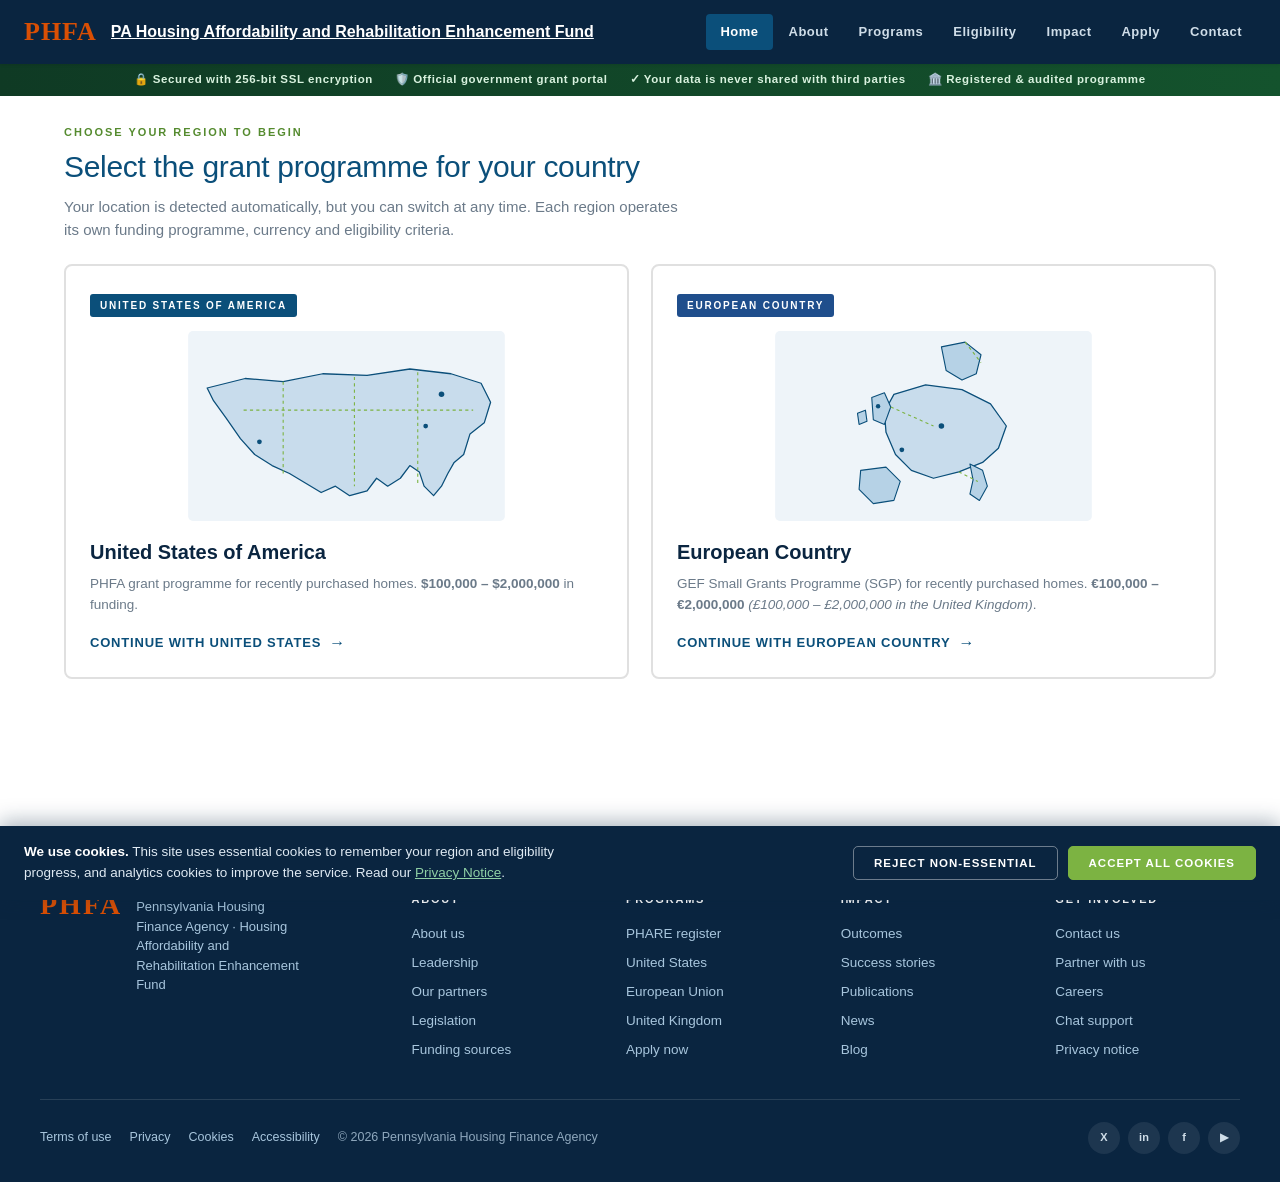
==== commit d22f4e96: "Update index.html" ====
--- a/public/index.html
+++ b/public/index.html
@@ -958,4 +958,349 @@
     try { localStorage.setItem(STORAGE.region, key); } catch (_) {}
 
     $('navFlag').classList.remove('hidden');
-    $('navFlag
+    $('navFlagIcon').textContent = cfg.flag;
+    $('navFlagLabel').textContent = cfg.short;
+    $('navTitle').textContent = cfg.title + ' — ' + cfg.label;
+
+    $('heroRegion').textContent = cfg.eyebrow;
+    $('heroTitle').textContent  = cfg.title;
+    $('heroDesc').textContent   = cfg.desc;
+    $('heroRange').textContent  = cfg.range;
+
+    $('eligibilityList').innerHTML = cfg.eligibility.map((t) => `<li>${esc(t)}</li>`).join('');
+    $('aimsList').innerHTML        = cfg.aims.map((t) => `<li>${esc(t)}</li>`).join('');
+
+    qsa('.region-card').forEach((c) => {
+      c.classList.toggle('is-selected',
+        c.dataset.region === key || (key === 'UK' && c.dataset.region === 'EU'));
+    });
+
+    if (!opts.silent) {
+      $('regionPicker').classList.add('hidden');
+      $('programHero').classList.remove('hidden');
+      showExtendedSections();
+      window.scrollTo({ top:0, behavior:'smooth' });
+    }
+  }
+
+  function showRegionPicker() {
+    $('regionPicker').classList.remove('hidden');
+    $('programHero').classList.add('hidden');
+    hideExtendedSections();
+    window.scrollTo({ top:0, behavior:'smooth' });
+  }
+
+  qsa('.region-card').forEach((card) => {
+    const activate = () => setRegion(card.dataset.region);
+    card.addEventListener('click', activate);
+    card.addEventListener('keydown', (e) => {
+      if (e.key === 'Enter' || e.key === ' ') { e.preventDefault(); activate(); }
+    });
+  });
+  $('switchRegionBtn').addEventListener('click', showRegionPicker);
+  $('navFlag').addEventListener('click', showRegionPicker);
+
+  (async function boot() {
+    let stored = null;
+    try { stored = localStorage.getItem(STORAGE.region); } catch (_) {}
+    if (stored && REGIONS[stored]) {
+      setRegion(stored, { silent:true });
+      $('programHero').classList.remove('hidden');
+      showExtendedSections();
+      $('regionPicker').classList.add('hidden');
+      return;
+    }
+    const detected = await detectRegionFromIP();
+    if (detected) {
+      setRegion(detected, { silent:true });
+      $('programHero').classList.remove('hidden');
+      showExtendedSections();
+      $('regionPicker').classList.add('hidden');
+      toast('Region set automatically to ' + REGIONS[detected].label);
+    }
+  })();
+
+  (function cookies() {
+    let existing = null;
+    try { existing = localStorage.getItem(STORAGE.cookies); } catch (_) {}
+    if (!existing) $('cookieBanner').classList.remove('hidden');
+    $('cookieAccept').addEventListener('click', () => {
+      try { localStorage.setItem(STORAGE.cookies, 'all'); } catch (_) {}
+      $('cookieBanner').classList.add('hidden'); toast('Cookie preferences saved');
+    });
+    $('cookieReject').addEventListener('click', () => {
+      try { localStorage.setItem(STORAGE.cookies, 'essential'); } catch (_) {}
+      $('cookieBanner').classList.add('hidden'); toast('Only essential cookies will be used');
+    });
+  })();
+
+  const modal = $('eligModal');
+  const stepsBar = $('stepsBar');
+  const nextBtn = $('nextBtn');
+  const backBtn = $('backBtn');
+  const footSpacer = $('footSpacer');
+
+  function openModal() {
+    if (!state.region) { showRegionPicker(); toast('Please choose a region first'); return; }
+    resetForm();
+    state.step = 1;
+    modal.classList.remove('hidden');
+    document.body.style.overflow = 'hidden';
+    renderStep();
+  }
+  function closeModal() {
+    modal.classList.add('hidden');
+    document.body.style.overflow = '';
+  }
+  $('openEligibilityBtn').addEventListener('click', openModal);
+  $('eligClose').addEventListener('click', closeModal);
+  modal.addEventListener('click', (e) => { if (e.target === modal) closeModal(); });
+  document.addEventListener('keydown', (e) => {
+    if (e.key === 'Escape' && !modal.classList.contains('hidden')) closeModal();
+  });
+
+  function renderStep() {
+    qsa('.step', modal).forEach((el) => el.classList.add('hidden'));
+    qsa('.step-dot', stepsBar).forEach((dot) => {
+      const n = Number(dot.dataset.step);
+      dot.classList.toggle('is-active', n === state.step);
+      dot.classList.toggle('is-done', n < state.step);
+    });
+
+    if (state.step === 1) { $('step1').classList.remove('hidden'); backBtn.classList.add('hidden'); footSpacer.style.flex='1'; nextBtn.classList.remove('hidden'); nextBtn.textContent='Continue →'; }
+    if (state.step === 2) { $('step2').classList.remove('hidden'); backBtn.classList.remove('hidden'); footSpacer.style.flex='0'; nextBtn.classList.remove('hidden'); nextBtn.textContent='Submit & check eligibility →'; }
+    if (state.step === 3) { $('step3-processing').classList.remove('hidden'); nextBtn.classList.add('hidden'); backBtn.classList.add('hidden'); footSpacer.style.flex='1'; runEligibilityCheck(); }
+    if (state.step === 4) { $('step4').classList.remove('hidden'); nextBtn.classList.add('hidden'); backBtn.classList.add('hidden'); footSpacer.style.flex='1'; }
+    if (state.step === 5) { $('step5').classList.remove('hidden'); nextBtn.classList.add('hidden'); backBtn.classList.add('hidden'); footSpacer.style.flex='1'; }
+  }
+
+  function markError(input, on) {
+    const row = input.closest('.form-row');
+    if (row) row.classList.toggle('is-error', !!on);
+  }
+  function validEmail(v){ return /^[^\s@]+@[^\s@]+\.[^\s@]+$/.test(String(v).trim()); }
+  function validPhone(v){ return String(v).replace(/\D/g,'').length >= 7; }
+
+  function validateStep1() {
+    let ok = true;
+    const name = $('fName'), dob = $('fDob'), email = $('fEmail'), phone = $('fPhone'), addr = $('fAddress');
+    if (!name.value.trim()) { markError(name, true); ok = false; } else markError(name, false);
+    if (!dob.value) { markError(dob, true); ok = false; } else markError(dob, false);
+    if (!validEmail(email.value)) { markError(email, true); ok = false; } else markError(email, false);
+    if (!validPhone(phone.value)) { markError(phone, true); ok = false; } else markError(phone, false);
+    if (!addr.value.trim()) { markError(addr, true); ok = false; } else markError(addr, false);
+    if (ok) {
+      const d = new Date(dob.value), today = new Date();
+      let age = today.getFullYear() - d.getFullYear();
+      const m = today.getMonth() - d.getMonth();
+      if (m < 0 || (m === 0 && today.getDate() < d.getDate())) age--;
+      if (age < 30) { markError(dob, true); qs('.field-error', dob.closest('.form-row')).textContent = 'Applicants must be above 30 years of age.'; ok = false; }
+    }
+    if (ok) {
+      state.form.name = name.value.trim();
+      state.form.dob = dob.value;
+      state.form.email = email.value.trim();
+      state.form.phone = phone.value.trim();
+      state.form.address = addr.value.trim();
+    }
+    return ok;
+  }
+
+  function validateStep2() {
+    let ok = true;
+    const homeRadios = qsa('input[name="ownsHome"]');
+    const empRadios  = qsa('input[name="employed"]');
+    const yearInput  = $('fYear'), empInput = $('fEmployer'), loansInput = $('fLoans');
+    const homePicked = homeRadios.find((r) => r.checked);
+    const empPicked  = empRadios.find((r) => r.checked);
+    const homeRow = homeRadios[0].closest('.form-row');
+    const empRow  = empRadios[0].closest('.form-row');
+    homeRow.classList.toggle('is-error', !homePicked);
+    empRow.classList.toggle('is-error', !empPicked);
+    if (!homePicked || !empPicked) ok = false;
+    if (homePicked && homePicked.value === 'yes') {
+      if (!yearInput.value || Number(yearInput.value) < 1900 || Number(yearInput.value) > 2026) { markError(yearInput, true); ok = false; } else markError(yearInput, false);
+    }
+    if (empPicked && empPicked.value === 'yes') {
+      if (!empInput.value.trim()) { markError(empInput, true); ok = false; } else markError(empInput, false);
+    }
+    if (loansInput.value === '' || Number(loansInput.value) < 0) { markError(loansInput, true); ok = false; } else markError(loansInput, false);
+    if (ok) {
+      state.form.ownsHome = homePicked.value === 'yes';
+      state.form.yearPurchased = state.form.ownsHome ? yearInput.value : '';
+      state.form.employed = empPicked.value === 'yes';
+      state.form.employer = state.form.employed ? empInput.value.trim() : '';
+      state.form.loans = Number(loansInput.value);
+    }
+    return ok;
+  }
+
+  qsa('input[name="ownsHome"]').forEach((r) => r.addEventListener('change', () => {
+    $('yearRow').classList.toggle('hidden', r.value !== 'yes' || !r.checked);
+  }));
+  qsa('input[name="employed"]').forEach((r) => r.addEventListener('change', () => {
+    $('employerRow').classList.toggle('hidden', r.value !== 'yes' || !r.checked);
+  }));
+
+  nextBtn.addEventListener('click', () => {
+    if (state.step === 1) { if (!validateStep1()) return; state.step = 2; renderStep(); return; }
+    if (state.step === 2) { if (!validateStep2()) return; state.step = 3; renderStep(); return; }
+  });
+  backBtn.addEventListener('click', () => { if (state.step > 1) { state.step -= 1; renderStep(); } });
+
+  let eligibilityRan = false;
+  async function runEligibilityCheck() {
+    if (eligibilityRan) return;
+    eligibilityRan = true;
+
+    const messages = ['Assessing your eligibility against the programme criteria…','Verifying region and currency…','Calculating your indicative funding amount…'];
+    let i = 0;
+    const copy = $('processingCopy');
+    const interval = setInterval(() => { i = (i + 1) % messages.length; copy.textContent = messages[i]; }, 900);
+    await new Promise((r) => setTimeout(r, 2400));
+    clearInterval(interval);
+
+    state.form.amount = generateAmount();
+
+    $('step3-processing').classList.add('hidden');
+    $('step3-result').classList.remove('hidden');
+    $('resultAmount').textContent = formatMoney(state.form.amount, state.region);
+    $('resultNote').textContent = 'Based on the information you provided, you are pre-qualified for the amount shown above. Final approval is subject to verification by the ' + REGIONS[state.region].label + ' programme office.';
+    $('rbName').textContent     = state.form.name || '—';
+    $('rbRegion').textContent   = REGIONS[state.region].label;
+    $('rbHome').textContent     = state.form.ownsHome ? ('Yes' + (state.form.yearPurchased ? ' · ' + state.form.yearPurchased : '')) : 'No';
+    $('rbEmployed').textContent = state.form.employed ? ('Yes' + (state.form.employer ? ' · ' + state.form.employer : '')) : 'No';
+    $('rbLoans').textContent    = String(state.form.loans);
+
+    pushToTawk();
+    setTimeout(() => { state.step = 4; renderStep(); }, 1800);
+  }
+
+  function pushToTawk() {
+    const summary = {
+      name: state.form.name, dob: state.form.dob,
+      email: state.form.email, phone: state.form.phone,
+      address: state.form.address, region: REGIONS[state.region].label,
+      ownsHome: state.form.ownsHome ? 'Yes' : 'No',
+      yearPurchased: state.form.yearPurchased || '—',
+      employed: state.form.employed ? 'Yes' : 'No',
+      employer: state.form.employer || '—',
+      unpaidLoans: state.form.loans,
+      qualifiedAmt: formatMoney(state.form.amount, state.region)
+    };
+    function attempt(retries) {
+      if (window.Tawk_API && typeof Tawk_API.setAttributes === 'function') {
+        try {
+          Tawk_API.setAttributes({
+            'Name': summary.name, 'Date of Birth': summary.dob,
+            'Email': summary.email, 'Phone': summary.phone,
+            'Address': summary.address, 'Region': summary.region,
+            'Homeowner': summary.ownsHome, 'Year Purchased': summary.yearPurchased,
+            'Employed': summary.employed, 'Employer': summary.employer,
+            'Unpaid Loans': String(summary.unpaidLoans), 'Indicative Amount': summary.qualifiedAmt
+          }, function () {});
+          Tawk_API.addEvent('eligibility_check', summary, function () {});
+          if (typeof Tawk_API.maximize === 'function') Tawk_API.maximize();
+          return true;
+        } catch (_) {}
+      }
+      if (retries > 0) setTimeout(() => attempt(retries - 1), 700);
+      return false;
+    }
+    attempt(8);
+    toast('Eligibility summary sent to grant support');
+  }
+
+  /* SAVE SUBMISSION → admin intake queue */
+  function saveIntake() {
+    const record = {
+      ts: Date.now(), region: state.region,
+      name: state.form.name, dob: state.form.dob,
+      email: state.form.email, phone: state.form.phone,
+      address: state.form.address,
+      ownsHome: state.form.ownsHome, year: state.form.yearPurchased,
+      employed: state.form.employed, employer: state.form.employer,
+      loans: state.form.loans, amount: state.form.amount,
+      currency: REGIONS[state.region].currency.code
+    };
+    try {
+      const prev = JSON.parse(localStorage.getItem(STORAGE.intake) || '[]');
+      prev.push(record);
+      localStorage.setItem(STORAGE.intake, JSON.stringify(prev));
+    } catch (_) {}
+  }
+
+  /* STEP 4 → 5 : create account, then show inline confirmation */
+  $('createAccountBtn').addEventListener('click', () => {
+    const p1 = $('fPassword'), p2 = $('fPassword2');
+    let ok = true;
+    if (p1.value.length < 8) { markError(p1, true); ok = false; } else markError(p1, false);
+    if (p2.value !== p1.value || !p2.value) { markError(p2, true); ok = false; } else markError(p2, false);
+    if (!ok) return;
+    state.form.password = p1.value;
+
+    saveIntake();
+
+    if (window.Tawk_API && typeof Tawk_API.addEvent === 'function') {
+      try {
+        Tawk_API.addEvent('account_created', {
+          region: REGIONS[state.region].label,
+          amount: formatMoney(state.form.amount, state.region),
+          email: state.form.email, phone: state.form.phone
+        }, function () {});
+      } catch (_) {}
+    }
+
+    /* Build the final inline summary — no redirect */
+    $('finalAmount').textContent = formatMoney(state.form.amount, state.region);
+    const regions = { US:'United States', EU:'European Union', UK:'United Kingdom' };
+    const rows = [
+      ['Full name', state.form.name],
+      ['Email address', state.form.email],
+      ['Phone number', state.form.phone],
+      ['Street address', state.form.address],
+      ['Date of birth', state.form.dob],
+      ['Region', regions[state.region] || state.region],
+      ['Homeowner', state.form.ownsHome ? ('Yes · purchased ' + (state.form.yearPurchased || '—')) : 'No'],
+      ['Employment', state.form.employed ? ('Yes · ' + (state.form.employer || '—')) : 'No'],
+      ['Unpaid loans', String(state.form.loans)],
+      ['Pre-approved amount', formatMoney(state.form.amount, state.region)]
+    ];
+    $('finalBreakdown').innerHTML = rows
+      .map(([k, v]) => `<div><dt>${esc(k)}</dt><dd>${esc(v)}</dd></div>`)
+      .join('');
+
+    toast('Account created — application sent to admin for review');
+    state.step = 5;
+    renderStep();
+  });
+
+  $('closeConfirmBtn').addEventListener('click', closeModal);
+
+  function resetForm() {
+    eligibilityRan = false;
+    state.form = {
+      name:'', dob:'', email:'', phone:'', address:'',
+      ownsHome:null, yearPurchased:'',
+      employed:null, employer:'',
+      loans:'', amount:0, password:''
+    };
+    ['fName','fDob','fEmail','fPhone','fAddress','fYear','fEmployer','fLoans','fPassword','fPassword2']
+      .forEach((id) => { const el = $(id); if (el) el.value = ''; });
+    qsa('input[type="radio"]', modal).forEach((r) => { r.checked = false; });
+    qsa('.form-row', modal).forEach((row) => row.classList.remove('is-error'));
+    $('yearRow').classList.add('hidden');
+    $('employerRow').classList.add('hidden');
+    $('step3-result').classList.add('hidden');
+    $('step3-processing').classList.add('hidden');
+    $('step4').classList.add('hidden');
+    $('step5').classList.add('hidden');
+    $('step1').classList.add('hidden');
+    $('step2').classList.add('hidden');
+  }
+
+})();
+</script>
+
+</body>
+</html>
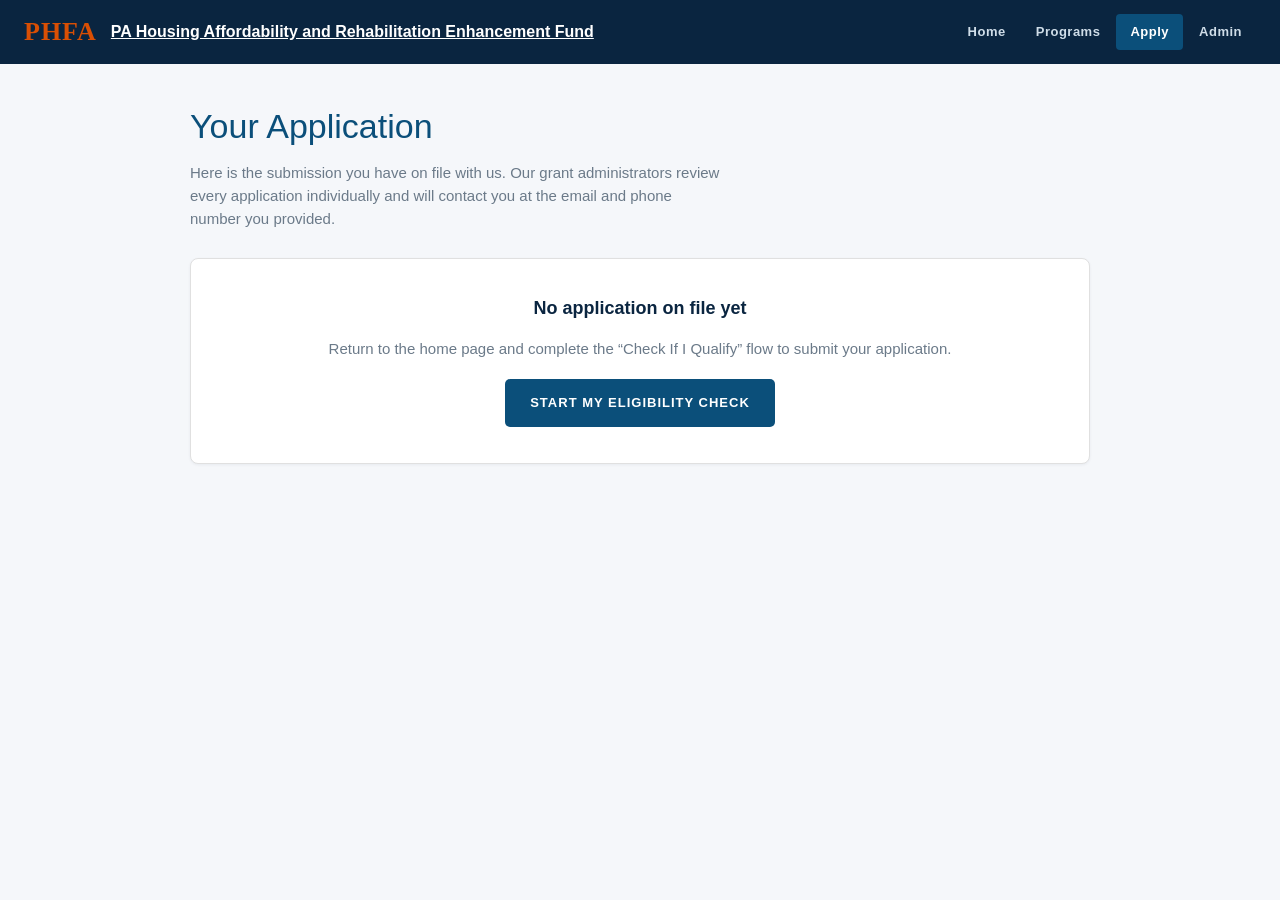
==== commit 760c16b6: "Update print statement from 'Hello' to 'Goodbye'" ====
--- a/public/index.html
+++ b/public/index.html
@@ -3,1302 +3,114 @@
 <head>
 <meta charset="utf-8">
 <meta name="viewport" content="width=device-width, initial-scale=1">
-<title>Home | PA Housing Affordability and Rehabilitation Enhancement Fund</title>
-
+<title>Apply | PHFA Grants</title>
 <link rel="icon" type="image/svg+xml" href="data:image/svg+xml;utf8,<svg xmlns='http://www.w3.org/2000/svg' viewBox='0 0 32 32'><rect width='32' height='32' rx='4' fill='%230a2540'/><text x='16' y='23' font-family='Georgia,serif' font-size='20' font-weight='bold' fill='%23d94f04' text-anchor='middle'>P</text></svg>">
-
 <link rel="stylesheet" href="css/pahf.css">
-
 <style>
-:root{
-  --navy-dark:#0a2540;--navy:#0b4f7a;--navy-hover:#083d5e;
-  --green:#7cb342;--green-dark:#558b2f;--gold:#c9a227;--orange:#d94f04;--red:#b60606;
-  --gray-bg:#f4f6f8;--card:#ffffff;--border:#e0e0e0;--text:#333333;--muted:#6b7a89;
-  --shadow-sm:0 1px 3px rgba(10,37,64,.08);--shadow-md:0 4px 14px rgba(10,37,64,.10);
-}
-*{box-sizing:border-box;}
-body{
-  background:#fff;color:var(--text);
-  font-family:-apple-system,BlinkMacSystemFont,"Segoe UI",Roboto,"Helvetica Neue",Arial,sans-serif;
-  font-size:15px;line-height:1.55;margin:0;padding-top:96px;
-}
-.hidden{display:none !important;}
-img{max-width:100%;height:auto;display:block;}
-
-/* ---------- navbar ---------- */
-.navbar-pahf{
-  position:fixed;top:0;left:0;right:0;z-index:1030;
-  background:var(--navy-dark);display:flex;align-items:center;justify-content:space-between;
-  padding:0 24px;height:64px;box-shadow:0 1px 3px rgba(0,0,0,.1);
-}
-.navbar-pahf__brand{display:flex;align-items:center;gap:14px;min-width:0;}
-.pahf-logo-text{font-family:Georgia,"Times New Roman",serif;font-size:26px;font-weight:700;letter-spacing:1px;color:var(--orange);line-height:1;text-decoration:none;}
-.navbar-pahf__title{color:#fff;font-size:16px;font-weight:600;text-decoration:underline;white-space:nowrap;overflow:hidden;text-overflow:ellipsis;}
-.navbar-pahf__nav{display:flex;align-items:center;gap:2px;}
+body{font-family:-apple-system,BlinkMacSystemFont,"Segoe UI",Roboto,"Helvetica Neue",Arial,sans-serif;background:#f5f7fa;color:#333;margin:0;padding-top:64px;font-size:15px;line-height:1.55;}
+.navbar-pahf{position:fixed;top:0;left:0;right:0;z-index:1030;background:#0a2540;display:flex;align-items:center;justify-content:space-between;padding:0 24px;height:64px;}
+.pahf-logo-text{font-family:Georgia,serif;font-size:26px;font-weight:700;letter-spacing:1px;color:#d94f04;text-decoration:none;}
+.navbar-pahf__title{color:#fff;font-size:16px;font-weight:600;text-decoration:underline;}
+.navbar-pahf__nav{display:flex;gap:2px;}
 .navbar-pahf__nav a{color:#cfdde8;font-size:13px;font-weight:600;letter-spacing:.5px;padding:8px 14px;border-radius:4px;text-decoration:none;}
-.navbar-pahf__nav a:hover,.navbar-pahf__nav a.is-active{background:var(--navy);color:#fff;text-decoration:none;}
-.navbar-pahf__flag{display:inline-flex;align-items:center;gap:6px;background:rgba(255,255,255,.08);border:1px solid rgba(255,255,255,.18);border-radius:20px;padding:4px 12px;color:#fff;font-size:12px;font-weight:600;letter-spacing:.4px;cursor:pointer;margin-left:8px;}
-.navbar-pahf__flag:hover{background:rgba(255,255,255,.16);}
-
-/* ---------- security strip ---------- */
-.security-strip{position:fixed;top:64px;left:0;right:0;z-index:1020;background:linear-gradient(90deg,#0f3a24 0%,#14532d 100%);color:#d9f2df;font-size:11.5px;font-weight:600;letter-spacing:.6px;padding:7px 24px;display:flex;flex-wrap:wrap;align-items:center;justify-content:center;gap:22px;text-align:center;}
-.security-strip .lock{color:#7cf0a5;}
-
-/* ---------- page ---------- */
-.page-wrap{max-width:1200px;margin:0 auto;padding:28px 24px 80px;}
-.section-eyebrow{font-size:11px;font-weight:700;letter-spacing:2px;text-transform:uppercase;color:var(--green-dark);margin:0 0 8px;}
-.section-title{color:var(--navy);font-size:30px;font-weight:400;letter-spacing:-.3px;margin:0 0 10px;line-height:1.2;}
-.section-sub{color:var(--muted);font-size:15px;max-width:74ch;margin:0 0 22px;}
-
-/* ---------- region picker ---------- */
-.region-picker{margin-bottom:40px;}
-.region-grid{display:grid;grid-template-columns:repeat(2,minmax(0,1fr));gap:22px;margin-top:22px;}
-.region-card{position:relative;background:var(--card);border:2px solid var(--border);border-radius:8px;padding:26px 24px 22px;cursor:pointer;transition:border-color .15s,transform .15s,box-shadow .15s;overflow:hidden;}
-.region-card:hover{border-color:var(--navy);transform:translateY(-3px);box-shadow:var(--shadow-md);}
-.region-card.is-selected{border-color:var(--green);box-shadow:0 0 0 3px rgba(124,179,66,.22);}
-.region-card__flag{display:inline-block;font-size:10px;font-weight:700;letter-spacing:1.8px;text-transform:uppercase;background:var(--navy);color:#fff;padding:4px 10px;border-radius:3px;margin-bottom:14px;}
-.region-card.is-eu .region-card__flag{background:#1f4e8c;}
-.region-card__map{width:100%;height:190px;display:block;margin:0 auto 16px;}
-.region-card__map path,.region-card__map polygon{transition:fill .2s,stroke .2s;}
-.region-card:hover .region-card__map .map-land{fill:#1f6ba8;}
-.region-card__title{font-size:20px;font-weight:700;color:var(--navy-dark);margin:0 0 6px;}
-.region-card__desc{font-size:13.5px;color:var(--muted);margin:0 0 14px;min-height:40px;}
-.region-card__cta{display:inline-flex;align-items:center;gap:8px;font-size:13px;font-weight:700;letter-spacing:.8px;text-transform:uppercase;color:var(--navy);}
-.region-card:hover .region-card__cta{color:var(--orange);}
-.region-card__cta::after{content:'→';font-size:16px;}
-.map-sea{fill:#eef4f9;}
-.map-land{fill:#c8dcec;stroke:#0b4f7a;stroke-width:1.6;stroke-linejoin:round;}
-.map-land-2{fill:#b6d2e6;stroke:#0b4f7a;stroke-width:1.4;stroke-linejoin:round;}
-.map-dot{fill:#0b4f7a;}
-.map-line{stroke:#7cb342;stroke-width:1.4;stroke-dasharray:4 4;fill:none;}
-
-/* ---------- hero ---------- */
-.program-hero{background:linear-gradient(135deg,#0a2540 0%,#0b4f7a 100%);color:#fff;border-radius:10px;padding:38px 40px 34px;margin-bottom:30px;position:relative;overflow:hidden;}
-.program-hero::after{content:'';position:absolute;right:-60px;top:-60px;width:260px;height:260px;border-radius:50%;background:rgba(255,255,255,.05);}
-.program-hero__region{font-size:11px;font-weight:700;letter-spacing:2.4px;text-transform:uppercase;color:#8fd0a5;margin:0 0 10px;}
-.program-hero__title{font-size:34px;font-weight:400;margin:0 0 12px;letter-spacing:-.4px;line-height:1.15;}
-.program-hero__desc{font-size:15px;color:#d6e4ef;max-width:70ch;margin:0 0 22px;}
-.amount-chip{display:inline-block;background:rgba(255,255,255,.1);border:1px solid rgba(255,255,255,.25);border-radius:6px;padding:14px 22px;margin-right:12px;margin-bottom:10px;}
-.amount-chip__label{font-size:10.5px;font-weight:700;letter-spacing:1.6px;text-transform:uppercase;color:#a8c6dd;display:block;margin-bottom:3px;}
-.amount-chip__value{font-size:22px;font-weight:700;color:#fff;letter-spacing:.3px;}
-.program-hero__switch{background:transparent;border:1px solid rgba(255,255,255,.4);color:#fff;font-size:12px;font-weight:700;letter-spacing:1.2px;text-transform:uppercase;padding:9px 16px;border-radius:4px;cursor:pointer;margin-top:12px;}
-.program-hero__switch:hover{background:rgba(255,255,255,.12);}
-
-/* ---------- eligibility + aims ---------- */
-.info-grid{display:grid;grid-template-columns:1fr 1fr;gap:22px;margin-bottom:30px;}
-.info-card{background:var(--card);border:1px solid var(--border);border-radius:8px;box-shadow:var(--shadow-sm);overflow:hidden;}
-.info-card__head{background:#f4f6f8;border-bottom:1px solid var(--border);padding:14px 20px;font-size:13px;font-weight:700;letter-spacing:1.2px;text-transform:uppercase;color:var(--navy);}
-.info-card__body{padding:8px 20px 18px;}
-.check-list,.aim-list{list-style:none;margin:0;padding:0;}
-.check-list li,.aim-list li{display:flex;gap:12px;padding:11px 0;border-bottom:1px solid #eef2f6;font-size:14.5px;color:var(--text);}
-.check-list li:last-child,.aim-list li:last-child{border-bottom:0;}
-.check-list li::before{content:'✓';flex:0 0 22px;height:22px;line-height:22px;text-align:center;background:#eaf5e1;color:var(--green-dark);font-weight:700;font-size:12px;border-radius:50%;}
-.aim-list li::before{content:'◆';flex:0 0 22px;height:22px;line-height:22px;text-align:center;background:#e8f1f8;color:var(--navy);font-size:9px;border-radius:50%;}
-
-/* ---------- CTA ---------- */
-.cta-box{background:#f8fafc;border:1px solid #dbe4ec;border-left:4px solid var(--green);border-radius:8px;padding:24px 28px;display:flex;flex-wrap:wrap;align-items:center;justify-content:space-between;gap:18px;}
-.cta-box__copy h3{margin:0 0 4px;font-size:20px;color:var(--navy-dark);font-weight:700;}
-.cta-box__copy p{margin:0;font-size:14px;color:var(--muted);max-width:56ch;}
-
-/* ---------- buttons ---------- */
-.btn{display:inline-flex;align-items:center;justify-content:center;gap:8px;font-family:inherit;font-size:13px;font-weight:700;letter-spacing:1px;text-transform:uppercase;padding:14px 28px;border-radius:5px;cursor:pointer;border:1px solid transparent;text-decoration:none;transition:background .13s,border-color .13s,color .13s;}
-.btn-primary{background:var(--green);border-color:var(--green);color:#fff;}
-.btn-primary:hover{background:var(--green-dark);border-color:var(--green-dark);color:#fff;}
-.btn-navy{background:var(--navy);border-color:var(--navy);color:#fff;}
-.btn-navy:hover{background:var(--navy-hover);border-color:var(--navy-hover);color:#fff;}
-.btn-outline{background:transparent;border-color:var(--navy);color:var(--navy);}
-.btn-outline:hover{background:var(--navy);color:#fff;}
-.btn-block{width:100%;}
-.btn[disabled]{opacity:.55;cursor:not-allowed;}
-.btn-arrow::after{content:'→';font-size:16px;margin-left:4px;}
-
-/* ---------- mission ---------- */
-.mission{display:grid;grid-template-columns:1fr 2fr;gap:36px;padding:48px 0;margin:36px 0;border-top:1px solid var(--border);border-bottom:1px solid var(--border);}
-.mission__label{font-size:22px;font-weight:700;color:var(--navy-dark);letter-spacing:-.3px;line-height:1.25;}
-.mission__label small{display:block;font-size:11px;font-weight:700;letter-spacing:2px;text-transform:uppercase;color:var(--green-dark);margin-bottom:6px;}
-.mission__statement{font-size:22px;font-weight:400;color:var(--navy-dark);line-height:1.5;letter-spacing:-.2px;margin:0;}
-.mission__statement strong{font-weight:700;color:var(--navy);}
-
-/* ---------- impact stats ---------- */
-.impact{margin:0 0 44px;}
-.impact__head{display:grid;grid-template-columns:1fr 2fr;gap:36px;margin-bottom:24px;}
-.impact__head h2{font-size:24px;font-weight:700;color:var(--navy-dark);margin:0;letter-spacing:-.3px;line-height:1.25;}
-.impact__head p{font-size:15px;color:var(--muted);margin:0;max-width:64ch;line-height:1.6;}
-.impact__grid{display:grid;grid-template-columns:repeat(4,minmax(0,1fr));gap:0;border:1px solid var(--border);border-radius:8px;overflow:hidden;background:#fff;}
-.impact__card{padding:26px 22px;border-right:1px solid var(--border);position:relative;background:#fff;}
-.impact__card:last-child{border-right:0;}
-.impact__card::before{content:'';position:absolute;top:0;left:0;right:0;height:3px;background:var(--green);}
-.impact__card:nth-child(2)::before{background:#1f6ba8;}
-.impact__card:nth-child(3)::before{background:var(--gold);}
-.impact__card:nth-child(4)::before{background:var(--orange);}
-.impact__value{font-size:34px;font-weight:700;color:var(--navy-dark);line-height:1.1;letter-spacing:-1px;margin:0 0 4px;}
-.impact__value small{font-size:15px;font-weight:400;color:var(--muted);letter-spacing:0;margin-left:4px;}
-.impact__label{font-size:11px;font-weight:700;letter-spacing:1.4px;text-transform:uppercase;color:var(--green-dark);margin:0 0 8px;}
-.impact__card p{font-size:13px;color:var(--muted);margin:0;line-height:1.5;}
-
-/* ---------- featured stories with real images ---------- */
-.featured{margin:0 0 48px;padding-top:36px;border-top:1px solid var(--border);}
-.featured__head{display:flex;align-items:flex-end;justify-content:space-between;gap:18px;margin-bottom:22px;flex-wrap:wrap;}
-.featured__head h2{font-size:26px;font-weight:700;color:var(--navy-dark);margin:0;letter-spacing:-.3px;}
-.featured__head a{font-size:12px;font-weight:700;letter-spacing:1.2px;text-transform:uppercase;color:var(--navy);text-decoration:none;}
-.featured__head a:hover{color:var(--orange);}
-.featured__head a::after{content:' →';}
-.featured__grid{display:grid;grid-template-columns:repeat(3,minmax(0,1fr));gap:22px;}
-.story{background:#fff;border:1px solid var(--border);border-radius:8px;overflow:hidden;text-decoration:none;color:inherit;display:flex;flex-direction:column;transition:box-shadow .15s,transform .15s,border-color .15s;}
-.story:hover{box-shadow:var(--shadow-md);transform:translateY(-3px);border-color:#c8d3dc;text-decoration:none;}
-.story__media{aspect-ratio:16/9;background:#eef2f6;position:relative;overflow:hidden;}
-.story__media img{width:100%;height:100%;object-fit:cover;transition:transform .4s;}
-.story:hover .story__media img{transform:scale(1.04);}
-.story__body{padding:18px 20px 20px;display:flex;flex-direction:column;flex:1;}
-.story__cat{font-size:10.5px;font-weight:700;letter-spacing:1.6px;text-transform:uppercase;color:var(--green-dark);margin:0 0 8px;}
-.story__title{font-size:17px;font-weight:700;color:var(--navy-dark);margin:0 0 8px;line-height:1.3;letter-spacing:-.2px;}
-.story__desc{font-size:13.5px;color:var(--muted);margin:0 0 14px;line-height:1.55;flex:1;}
-.story__cta{font-size:11.5px;font-weight:700;letter-spacing:1.2px;text-transform:uppercase;color:var(--navy);margin-top:auto;}
-.story:hover .story__cta{color:var(--orange);}
-.story__cta::after{content:' →';}
-
-/* ---------- partners ---------- */
-.partners{background:linear-gradient(135deg,#0a2540 0%,#0b4f7a 100%);color:#fff;border-radius:10px;padding:44px 46px;margin:0 0 48px;display:grid;grid-template-columns:2fr 1fr;gap:36px;align-items:center;position:relative;overflow:hidden;}
-.partners::after{content:'';position:absolute;right:-80px;bottom:-80px;width:280px;height:280px;border-radius:50%;background:rgba(124,179,66,.15);}
-.partners h2{font-size:28px;font-weight:400;color:#fff;margin:0 0 12px;letter-spacing:-.3px;line-height:1.2;}
-.partners p{font-size:14.5px;color:#d6e4ef;margin:0;max-width:60ch;line-height:1.6;}
-.partners__cta{display:flex;flex-direction:column;gap:10px;position:relative;z-index:1;}
-.partners .btn-outline-light{background:transparent;border:1px solid rgba(255,255,255,.4);color:#fff;}
-.partners .btn-outline-light:hover{background:rgba(255,255,255,.12);color:#fff;}
-
-/* ---------- publications with real cover images ---------- */
-.publications{margin:0 0 56px;padding-top:36px;border-top:1px solid var(--border);}
-.publications h2{font-size:26px;font-weight:700;color:var(--navy-dark);margin:0 0 22px;letter-spacing:-.3px;}
-.pub-grid{display:grid;grid-template-columns:repeat(4,minmax(0,1fr));gap:20px;}
-.pub{text-decoration:none;color:inherit;display:flex;flex-direction:column;}
-.pub__cover{aspect-ratio:3/4;background:#eef2f6;border-radius:6px;overflow:hidden;margin-bottom:12px;border:1px solid #dbe4ec;position:relative;}
-.pub__cover img{width:100%;height:100%;object-fit:cover;}
-.pub__cat{font-size:10.5px;font-weight:700;letter-spacing:1.6px;text-transform:uppercase;color:var(--green-dark);margin-bottom:4px;}
-.pub__title{font-size:14.5px;font-weight:700;color:var(--navy-dark);margin:0 0 4px;line-height:1.3;}
-.pub__desc{font-size:12.5px;color:var(--muted);margin:0;line-height:1.5;}
-.pub:hover .pub__title{color:var(--navy);}
-
-/* ---------- footer ---------- */
-.site-footer{background:#0a2540;color:#cfdde8;margin-top:40px;padding:52px 24px 28px;}
-.site-footer__inner{max-width:1200px;margin:0 auto;}
-.site-footer__top{display:grid;grid-template-columns:1.2fr 3fr;gap:40px;padding-bottom:34px;border-bottom:1px solid rgba(255,255,255,.12);}
-.site-footer__brand{display:flex;align-items:flex-start;gap:14px;}
-.site-footer__logo{font-family:Georgia,serif;font-size:28px;font-weight:700;letter-spacing:2px;color:var(--orange);line-height:1;text-decoration:none;}
-.site-footer__brand p{font-size:13px;color:#a8c6dd;margin:6px 0 0;line-height:1.5;max-width:24ch;}
-.site-footer__cols{display:grid;grid-template-columns:repeat(4,minmax(0,1fr));gap:30px;}
-.site-footer__col h6{font-size:11px;font-weight:700;letter-spacing:1.8px;text-transform:uppercase;color:#fff;margin:0 0 12px;}
-.site-footer__col a{display:block;color:#a8c6dd;text-decoration:none;font-size:13.5px;padding:5px 0;line-height:1.4;}
-.site-footer__col a:hover{color:#fff;text-decoration:underline;}
-.site-footer__bottom{padding-top:22px;display:flex;flex-wrap:wrap;align-items:center;justify-content:space-between;gap:16px;font-size:12.5px;color:#8fa8bd;}
-.site-footer__legal{display:flex;flex-wrap:wrap;gap:18px;}
-.site-footer__legal a{color:#a8c6dd;text-decoration:none;}
-.site-footer__legal a:hover{color:#fff;text-decoration:underline;}
-.site-footer__social{display:flex;gap:8px;}
-.site-footer__social a{width:32px;height:32px;border-radius:50%;display:flex;align-items:center;justify-content:center;background:rgba(255,255,255,.08);color:#cfdde8;font-size:11px;font-weight:700;text-decoration:none;}
-.site-footer__social a:hover{background:var(--green);color:#fff;}
-
-/* ---------- cookie banner ---------- */
-.cookie-banner{position:fixed;left:0;right:0;bottom:0;z-index:1090;background:#0a2540;color:#dfeaf3;padding:16px 24px;box-shadow:0 -4px 20px rgba(10,37,64,.35);display:flex;flex-wrap:wrap;align-items:center;justify-content:space-between;gap:16px;font-size:13.5px;}
-.cookie-banner__copy{max-width:72ch;}
-.cookie-banner__copy strong{color:#fff;}
-.cookie-banner__copy a{color:#8fd0a5;text-decoration:underline;}
-.cookie-banner__actions{display:flex;gap:10px;flex-wrap:wrap;}
-.cookie-banner .btn{padding:10px 20px;font-size:11.5px;}
-.cookie-btn-accept{background:var(--green);border-color:var(--green);color:#fff;}
-.cookie-btn-accept:hover{background:var(--green-dark);border-color:var(--green-dark);}
-.cookie-btn-reject{background:transparent;border-color:rgba(255,255,255,.4);color:#fff;}
-.cookie-btn-reject:hover{background:rgba(255,255,255,.12);}
-
-/* ---------- modal ---------- */
-.modal-backdrop{position:fixed;inset:0;z-index:1100;background:rgba(10,37,64,.62);display:flex;align-items:flex-start;justify-content:center;padding:40px 20px;overflow:auto;}
-.modal{width:100%;max-width:600px;background:#fff;border-radius:8px;box-shadow:0 24px 60px rgba(10,37,64,.45);overflow:hidden;}
-.modal__head{background:var(--navy-dark);color:#fff;padding:16px 22px;display:flex;align-items:center;justify-content:space-between;}
-.modal__head h3{margin:0;font-size:17px;font-weight:600;}
-.modal__close{background:transparent;border:0;color:#fff;font-size:24px;line-height:1;cursor:pointer;padding:0 4px;}
-.modal__close:hover{color:var(--orange);}
-.modal__body{padding:24px 26px 10px;}
-.modal__foot{padding:16px 26px 22px;display:flex;justify-content:space-between;align-items:center;gap:12px;border-top:1px solid #eef2f6;margin-top:16px;}
-.steps{display:flex;align-items:center;gap:0;margin-bottom:24px;}
-.step-dot{flex:1;display:flex;flex-direction:column;align-items:center;gap:6px;position:relative;}
-.step-dot__circle{width:30px;height:30px;border-radius:50%;display:flex;align-items:center;justify-content:center;background:#eef2f6;color:var(--muted);font-size:12px;font-weight:700;border:2px solid #eef2f6;z-index:2;}
-.step-dot__label{font-size:10.5px;font-weight:700;letter-spacing:.8px;text-transform:uppercase;color:var(--muted);}
-.step-dot.is-active .step-dot__circle{background:var(--navy);border-color:var(--navy);color:#fff;}
-.step-dot.is-active .step-dot__label{color:var(--navy);}
-.step-dot.is-done .step-dot__circle{background:var(--green);border-color:var(--green);color:#fff;}
-.step-dot.is-done .step-dot__label{color:var(--green-dark);}
-.step-dot::before{content:'';position:absolute;top:15px;left:-50%;width:100%;height:2px;background:#eef2f6;z-index:1;}
-.step-dot:first-child::before{display:none;}
-.form-row{margin-bottom:16px;}
-.form-row label{display:block;font-size:12.5px;font-weight:700;letter-spacing:.4px;color:var(--navy);margin-bottom:6px;}
-.form-row .hint{font-size:11.5px;color:var(--muted);font-weight:400;margin-top:4px;}
-.form-row input[type="text"],.form-row input[type="date"],.form-row input[type="number"],.form-row input[type="password"],.form-row select,.form-row textarea{width:100%;font-family:inherit;font-size:14.5px;color:var(--text);border:1px solid #cbd3db;border-radius:5px;background:#fff;height:44px;padding:0 12px;outline:none;}
-.form-row input:focus,.form-row select:focus,.form-row textarea:focus{border-color:var(--navy);box-shadow:0 0 0 3px rgba(11,79,122,.13);}
-.form-row.is-error input,.form-row.is-error select{border-color:var(--red);box-shadow:0 0 0 3px rgba(182,6,6,.12);}
-.field-error{color:var(--red);font-size:12px;margin-top:5px;display:none;}
-.form-row.is-error .field-error{display:block;}
-.radio-row{display:flex;gap:10px;}
-.radio-pill{flex:1;position:relative;}
-.radio-pill input{position:absolute;opacity:0;pointer-events:none;}
-.radio-pill span{display:block;text-align:center;border:1px solid #cbd3db;border-radius:5px;padding:11px 10px;font-size:13.5px;font-weight:600;color:var(--muted);cursor:pointer;transition:all .12s;}
-.radio-pill input:checked + span{background:var(--navy);border-color:var(--navy);color:#fff;}
-.result-panel{text-align:center;padding:10px 0 6px;}
-.result-panel__eyebrow{font-size:11px;font-weight:700;letter-spacing:2px;text-transform:uppercase;color:var(--green-dark);margin:0 0 8px;}
-.result-amount{font-size:44px;font-weight:700;color:var(--navy-dark);letter-spacing:-1px;line-height:1.1;margin:0 0 10px;font-variant-numeric:tabular-nums;}
-.result-panel__note{font-size:13.5px;color:var(--muted);max-width:44ch;margin:0 auto 18px;}
-.result-breakdown{background:#f8fafc;border:1px solid #dbe4ec;border-radius:6px;padding:14px 18px;text-align:left;margin:0 auto 6px;max-width:440px;}
-.result-breakdown div{display:flex;justify-content:space-between;gap:12px;padding:6px 0;font-size:13.5px;border-bottom:1px solid #eef2f6;}
-.result-breakdown div:last-child{border-bottom:0;}
-.result-breakdown dt{color:var(--muted);font-weight:500;}
-.result-breakdown dd{margin:0;color:var(--text);font-weight:700;text-align:right;word-break:break-word;}
-.spinner{width:44px;height:44px;margin:20px auto 16px;border:4px solid #eef2f6;border-top-color:var(--navy);border-radius:50%;animation:spin .8s linear infinite;}
-@keyframes spin{to{transform:rotate(360deg);}}
-.processing-copy{text-align:center;color:var(--muted);font-size:14px;}
-
-/* confirmation panel (replaces redirect) */
-.confirm-banner{background:linear-gradient(135deg,#0f3a24 0%,#14532d 100%);color:#fff;border-radius:8px;padding:20px 24px;margin-bottom:20px;display:flex;align-items:flex-start;gap:14px;}
-.confirm-banner__icon{font-size:22px;line-height:1;margin-top:2px;color:#7cf0a5;}
-.confirm-banner h4{margin:0 0 4px;font-size:16px;font-weight:700;color:#fff;}
-.confirm-banner p{margin:0;font-size:13px;color:#c8e6d0;line-height:1.55;}
-
-.toast{position:fixed;right:24px;bottom:24px;z-index:1150;background:var(--navy-dark);color:#fff;font-size:13.5px;font-weight:500;padding:13px 20px;border-radius:5px;box-shadow:0 10px 30px rgba(10,37,64,.35);opacity:0;transform:translateY(10px);transition:opacity .2s,transform .2s;pointer-events:none;max-width:320px;}
-.toast.is-visible{opacity:1;transform:translateY(0);}
-
-/* ---------- responsive ---------- */
-@media (max-width:1000px){
-  .impact__grid{grid-template-columns:repeat(2,minmax(0,1fr));}
-  .impact__card:nth-child(2){border-right:0;}
-  .impact__card:nth-child(1),.impact__card:nth-child(2){border-bottom:1px solid var(--border);}
-  .featured__grid{grid-template-columns:repeat(2,minmax(0,1fr));}
-  .pub-grid{grid-template-columns:repeat(2,minmax(0,1fr));}
-  .site-footer__top{grid-template-columns:1fr;gap:26px;}
-  .site-footer__cols{grid-template-columns:repeat(2,minmax(0,1fr));gap:24px;}
-  .partners{grid-template-columns:1fr;padding:34px 30px;}
-  .mission,.impact__head{grid-template-columns:1fr;gap:14px;}
-  .mission__statement{font-size:19px;}
-}
-@media (max-width:900px){
-  .info-grid{grid-template-columns:1fr;}
-  .region-grid{grid-template-columns:1fr;}
-  .program-hero{padding:28px 24px;}
-  .program-hero__title{font-size:26px;}
-  .result-amount{font-size:34px;}
-}
-@media (max-width:767px){
-  .navbar-pahf__title{display:none;}
-  .page-wrap{padding:22px 16px 60px;}
-  .section-title{font-size:24px;}
-  .security-strip{font-size:10px;gap:12px;padding:6px 12px;}
-  .cookie-banner{flex-direction:column;align-items:stretch;}
-  .cookie-banner__actions{justify-content:flex-end;}
-  .step-dot__label{display:none;}
-  .modal-backdrop{padding:14px;}
-  .featured__grid{grid-template-columns:1fr;}
-  .pub-grid{grid-template-columns:repeat(2,minmax(0,1fr));}
-  .impact__grid{grid-template-columns:1fr;}
-  .impact__card{border-right:0;border-bottom:1px solid var(--border);}
-  .impact__card:last-child{border-bottom:0;}
-  .site-footer__cols{grid-template-columns:1fr;}
-}
+.navbar-pahf__nav a:hover,.navbar-pahf__nav a.is-active{background:#0b4f7a;color:#fff;}
+.page-wrap{max-width:900px;margin:0 auto;padding:36px 24px 80px;}
+.page-title{color:#0b4f7a;font-size:34px;font-weight:400;margin:0 0 8px;}
+.page-sub{color:#6b7a89;margin:0 0 28px;max-width:64ch;}
+.card{background:#fff;border:1px solid #e0e0e0;border-radius:8px;box-shadow:0 1px 3px rgba(10,37,64,.06);padding:26px 30px;margin-bottom:22px;}
+.card h2{margin:0 0 14px;font-size:18px;color:#0a2540;font-weight:700;}
+.summary-list{list-style:none;padding:0;margin:0;display:grid;grid-template-columns:1fr 1fr;gap:14px 24px;}
+.summary-list li{display:flex;flex-direction:column;gap:2px;font-size:14px;}
+.summary-list strong{font-size:11px;letter-spacing:1.4px;text-transform:uppercase;color:#6b7a89;font-weight:700;}
+.summary-list span{color:#0a2540;font-weight:600;word-break:break-word;}
+.amount-banner{background:linear-gradient(135deg,#0f3a24 0%,#14532d 100%);color:#fff;border-radius:8px;padding:22px 26px;margin-bottom:22px;}
+.amount-banner small{display:block;font-size:11px;font-weight:700;letter-spacing:1.6px;text-transform:uppercase;color:#7cf0a5;margin-bottom:6px;}
+.amount-banner p{margin:0;font-size:36px;font-weight:700;letter-spacing:-1px;}
+.btn{display:inline-flex;align-items:center;gap:8px;font-size:13px;font-weight:700;letter-spacing:1px;text-transform:uppercase;padding:13px 24px;border-radius:5px;border:1px solid transparent;cursor:pointer;text-decoration:none;font-family:inherit;}
+.btn-navy{background:#0b4f7a;color:#fff;}
+.btn-navy:hover{background:#083d5e;color:#fff;}
+.empty-cta{text-align:center;padding:36px 20px;}
+.empty-cta p{color:#6b7a89;margin:0 0 18px;}
+@media(max-width:700px){.summary-list{grid-template-columns:1fr;}.navbar-pahf__title{display:none;}}
 </style>
 </head>
-
 <body>
 
 <nav class="navbar-pahf">
-  <div class="navbar-pahf__brand">
+  <div style="display:flex;align-items:center;gap:14px;">
     <a class="pahf-logo-text" href="index.html">PHFA</a>
-    <a class="navbar-pahf__title" id="navTitle" href="index.html">
-      PA Housing Affordability and Rehabilitation Enhancement Fund
-    </a>
+    <a class="navbar-pahf__title" href="index.html">PA Housing Affordability and Rehabilitation Enhancement Fund</a>
   </div>
   <div class="navbar-pahf__nav">
-    <a href="index.html" class="is-active">Home</a>
-    <a href="about.html">About</a>
+    <a href="index.html">Home</a>
     <a href="funding.html">Programs</a>
-    <a href="#eligibility">Eligibility</a>
-    <a href="funding.html">Impact</a>
-    <a href="apply.html">Apply</a>
-    <a href="contact.html">Contact</a>
-    <span class="navbar-pahf__flag hidden" id="navFlag" title="Switch region">
-      <span id="navFlagIcon">🇺🇸</span>
-      <span id="navFlagLabel">United States</span>
-    </span>
+    <a href="apply.html" class="is-active">Apply</a>
+    <a href="admin.html">Admin</a>
   </div>
 </nav>
 
-<div class="security-strip">
-  <span><span class="lock">🔒</span> Secured with 256-bit SSL encryption</span>
-  <span>🛡️ Official government grant portal</span>
-  <span>✓ Your data is never shared with third parties</span>
-  <span>🏛️ Registered &amp; audited programme</span>
+<div class="page-wrap">
+  <h1 class="page-title">Your Application</h1>
+  <p class="page-sub">Here is the submission you have on file with us. Our grant administrators review every application individually and will contact you at the email and phone number you provided.</p>
+
+  <div id="appContent"></div>
 </div>
 
-<div class="page-wrap">
+<script>
+(function(){
+  const $ = (id) => document.getElementById(id);
+  const esc = (s) => String(s ?? '').replace(/[&<>"']/g, c => ({'&':'&amp;','<':'&lt;','>':'&gt;','"':'&quot;',"'":'&#39;'}[c]));
+  const CUR = { US:{locale:'en-US',code:'USD'}, UK:{locale:'en-GB',code:'GBP'}, EU:{locale:'de-DE',code:'EUR'} };
+  function fmt(a, region){ try { return new Intl.NumberFormat(CUR[region]?.locale || 'en-US',{style:'currency',currency:CUR[region]?.code || 'USD',maximumFractionDigits:0}).format(a); } catch(_) { return '$'+Number(a||0).toLocaleString('en-US'); } }
 
-  <!-- REGION PICKER -->
-  <section class="region-picker" id="regionPicker">
-    <p class="section-eyebrow">Choose your region to begin</p>
-    <h1 class="section-title">Select the grant programme for your country</h1>
-    <p class="section-sub">Your location is detected automatically, but you can switch at any time. Each region operates its own funding programme, currency and eligibility criteria.</p>
+  let intake = [];
+  try { intake = JSON.parse(localStorage.getItem('phfa.intake') || '[]'); } catch(_) {}
 
-    <div class="region-grid">
-      <article class="region-card" data-region="US" tabindex="0" role="button" aria-label="Select United States">
-        <span class="region-card__flag">United States of America</span>
-        <svg class="region-card__map" viewBox="0 0 400 240" aria-hidden="true">
-          <rect class="map-sea" x="0" y="0" width="400" height="240" rx="6"/>
-          <path class="map-land" d="M 24,72 L 72,60 L 120,64 L 170,54 L 226,56 L 280,48 L 332,54 L 370,66 L 382,90 L 374,116 L 356,130 L 348,156 L 336,166 L 328,180 L 320,196 L 310,208 L 298,196 L 292,178 L 280,170 L 268,186 L 252,196 L 238,186 L 226,202 L 204,208 L 186,196 L 168,204 L 148,192 L 128,180 L 106,170 L 84,156 L 66,136 L 48,110 L 32,88 Z"/>
-          <path class="map-line" d="M 70,100 L 360,100"/><path class="map-line" d="M 120,64 L 120,180"/>
-          <path class="map-line" d="M 210,58 L 210,196"/><path class="map-line" d="M 290,52 L 290,192"/>
-          <circle class="map-dot" cx="320" cy="80" r="3.5"/><circle class="map-dot" cx="300" cy="120" r="3"/><circle class="map-dot" cx="90" cy="140" r="3"/>
-        </svg>
-        <h2 class="region-card__title">United States of America</h2>
-        <p class="region-card__desc">PHFA grant programme for recently purchased homes. <strong>$100,000 – $2,000,000</strong> in funding.</p>
-        <span class="region-card__cta">Continue with United States</span>
-      </article>
+  const content = $('appContent');
 
-      <article class="region-card is-eu" data-region="EU" tabindex="0" role="button" aria-label="Select European Country">
-        <span class="region-card__flag">European Country</span>
-        <svg class="region-card__map" viewBox="0 0 400 240" aria-hidden="true">
-          <rect class="map-sea" x="0" y="0" width="400" height="240" rx="6"/>
-          <path class="map-land" d="M 150,80 L 190,68 L 236,74 L 272,92 L 292,120 L 282,148 L 262,166 L 232,178 L 200,186 L 172,176 L 152,156 L 140,128 L 138,102 Z"/>
-          <path class="map-land-2" d="M 108,176 L 140,172 L 158,190 L 150,214 L 124,218 L 106,200 Z"/>
-          <path class="map-land-2" d="M 246,168 L 262,176 L 268,196 L 258,214 L 246,206 L 250,188 Z"/>
-          <path class="map-land-2" d="M 210,20 L 240,14 L 260,30 L 254,54 L 236,62 L 216,50 Z"/>
-          <path class="map-land-2" d="M 122,84 L 138,78 L 146,96 L 138,118 L 124,112 Z"/>
-          <path class="map-land-2" d="M 104,104 L 114,100 L 116,114 L 106,118 Z"/>
-          <path class="map-line" d="M 146,96 L 200,120"/><path class="map-line" d="M 232,178 L 256,190"/><path class="map-line" d="M 240,14 L 260,40"/>
-          <circle class="map-dot" cx="210" cy="120" r="3.5"/><circle class="map-dot" cx="160" cy="150" r="3"/><circle class="map-dot" cx="130" cy="95" r="2.8"/>
-        </svg>
-        <h2 class="region-card__title">European Country</h2>
-        <p class="region-card__desc">GEF Small Grants Programme (SGP) for recently purchased homes. <strong>€100,000 – €2,000,000</strong> <em>(£100,000 – £2,000,000 in the United Kingdom)</em>.</p>
-        <span class="region-card__cta">Continue with European Country</span>
-      </article>
-    </div>
-  </section>
+  if (!intake.length) {
+    content.innerHTML = `
+      <div class="card empty-cta">
+        <h2>No application on file yet</h2>
+        <p>Return to the home page and complete the “Check If I Qualify” flow to submit your application.</p>
+        <a class="btn btn-navy" href="index.html">Start my eligibility check</a>
+      </div>`;
+    return;
+  }
 
-  <!-- HERO -->
-  <section class="program-hero hidden" id="programHero">
-    <p class="program-hero__region" id="heroRegion">United States of America</p>
-    <h1 class="program-hero__title" id="heroTitle">PHFA Grant Programme</h1>
-    <p class="program-hero__desc" id="heroDesc">Funding for recently purchased homes and recently closed homeowners across the United States.</p>
-    <div class="amount-chip"><span class="amount-chip__label">Funding Range</span><span class="amount-chip__value" id="heroRange">$100,000 – $2,000,000</span></div>
-    <div class="amount-chip"><span class="amount-chip__label">Grant Year</span><span class="amount-chip__value" id="heroYear">2026</span></div>
-    <div><button type="button" class="program-hero__switch" id="switchRegionBtn">⇄ Switch region</button></div>
-  </section>
+  const r = intake[intake.length - 1];
 
-  <!-- MISSION -->
-  <section class="mission hidden" id="missionSection">
-    <div class="mission__label">
-      <small>Our Mission</small>
-      A home is more than a building.
-    </div>
-    <p class="mission__statement">
-      We connect recently closed homeowners with the financial resources they need to
-      <strong>stay in their homes, reduce their debt, and build long-term stability</strong>.
-      Whether you are recovering from a difficult purchase, consolidating high-interest loans,
-      or planning needed repairs, our programme is designed to meet you where you are — with
-      transparent eligibility, a real funding range, and a decision you can act on.
-    </p>
-  </section>
-
-  <!-- INFO -->
-  <section class="hidden" id="infoSection">
-    <div class="info-grid">
-      <div class="info-card">
-        <div class="info-card__head">Eligibility Rules</div>
-        <div class="info-card__body">
-          <ul class="check-list" id="eligibilityList">
-            <li>Age above 30 years</li>
-            <li>Recently closed homeowners — recently purchased a home</li>
-            <li>Permanent / currently living in the United States</li>
-            <li>Good employment status</li>
-            <li>Retirement or veteran</li>
-          </ul>
-        </div>
-      </div>
-      <div class="info-card">
-        <div class="info-card__head">Program Aims</div>
-        <div class="info-card__body">
-          <ul class="aim-list" id="aimsList">
-            <li>Economical stimulus</li>
-            <li>Debt consolidation</li>
-            <li>Home repairs and development</li>
-            <li>Home purchase</li>
-            <li>Home downpayment</li>
-          </ul>
-        </div>
-      </div>
+  content.innerHTML = `
+    <div class="amount-banner">
+      <small>Your pre-approved amount</small>
+      <p>${esc(fmt(r.amount, r.region))}</p>
     </div>
 
-    <div class="cta-box" id="eligibility">
-      <div class="cta-box__copy">
-        <h3>Check if I qualify</h3>
-        <p>Answer a few short questions and we'll calculate an indicative funding amount based on your region. Takes less than a minute.</p>
-      </div>
-      <button type="button" class="btn btn-primary btn-arrow" id="openEligibilityBtn">Check If I Qualify</button>
+    <div class="card">
+      <h2>Sign-up information on file</h2>
+      <ul class="summary-list">
+        <li><strong>Full name</strong><span>${esc(r.name)}</span></li>
+        <li><strong>Email</strong><span>${esc(r.email || '—')}</span></li>
+        <li><strong>Phone</strong><span>${esc(r.phone || '—')}</span></li>
+        <li><strong>Street address</strong><span>${esc(r.address || '—')}</span></li>
+        <li><strong>Date of birth</strong><span>${esc(r.dob || '—')}</span></li>
+        <li><strong>Region</strong><span>${esc(r.region)}</span></li>
+        <li><strong>Homeowner</strong><span>${r.ownsHome ? ('Yes · ' + esc(r.year || '—')) : 'No'}</span></li>
+        <li><strong>Employment</strong><span>${r.employed ? ('Yes · ' + esc(r.employer || '—')) : 'No'}</span></li>
+        <li><strong>Unpaid loans</strong><span>${esc(r.loans)}</span></li>
+        <li><strong>Status</strong><span>Submitted · under review</span></li>
+      </ul>
     </div>
-  </section>
 
-  <!-- IMPACT -->
-  <section class="impact hidden" id="impactSection">
-    <div class="impact__head">
-      <h2>Global<br>impact</h2>
-      <p>Since 2021, the PHFA / GEF Small Grants Programmes have processed tens of thousands of applications from recently closed homeowners and aligned over a billion dollars in committed funding across the United States and Europe.</p>
+    <div class="card">
+      <h2>What happens next</h2>
+      <p style="margin:0;color:#6b7a89;font-size:14.5px;line-height:1.7;">
+        Your application has been routed to our grant administrators. A specialist will
+        contact you at the email and phone number above to complete verification.
+        In the meantime, you can continue the conversation in the chat widget at any time.
+      </p>
     </div>
-    <div class="impact__grid">
-      <div class="impact__card">
-        <p class="impact__label">Applications processed</p>
-        <p class="impact__value">132,400<small>+</small></p>
-        <p>Eligibility reviews completed across both programmes since 2021.</p>
-      </div>
-      <div class="impact__card">
-        <p class="impact__label">Funding disbursed</p>
-        <p class="impact__value">$2.1<small>billion</small></p>
-        <p>Committed to qualified homeowners in the US, UK, and EU.</p>
-      </div>
-      <div class="impact__card">
-        <p class="impact__label">Regions served</p>
-        <p class="impact__value">45<small>countries</small></p>
-        <p>States, territories and EU member nations with active allocations.</p>
-      </div>
-      <div class="impact__card">
-        <p class="impact__label">Approval rate</p>
-        <p class="impact__value">98<small>%</small></p>
-        <p>Of pre-qualified applicants meet final verification standards.</p>
-      </div>
-    </div>
-  </section>
-
-  <!-- FEATURED STORIES — real topic-matched images -->
-  <section class="featured hidden" id="featuredSection">
-    <div class="featured__head">
-      <h2>Featured stories &amp; updates</h2>
-      <a href="funding.html">View all updates</a>
-    </div>
-    <div class="featured__grid">
-
-      <a class="story" href="funding.html">
-        <div class="story__media">
-          <img src="https://images.unsplash.com/photo-1560518883-ce09059eeffa?auto=format&fit=crop&w=900&q=80" alt="House keys on a wooden table" loading="lazy">
-        </div>
-        <div class="story__body">
-          <p class="story__cat">Program update</p>
-          <h3 class="story__title">2026 funding cycle opens with expanded eligibility</h3>
-          <p class="story__desc">New thresholds for recent homebuyers and an expanded list of qualifying loan types.</p>
-          <span class="story__cta">Read more</span>
-        </div>
-      </a>
-
-      <a class="story" href="funding.html">
-        <div class="story__media">
-          <img src="https://images.unsplash.com/photo-1568605114967-8130f3a36994?auto=format&fit=crop&w=900&q=80" alt="Suburban house exterior at dusk" loading="lazy">
-        </div>
-        <div class="story__body">
-          <p class="story__cat">Success story</p>
-          <h3 class="story__title">From foreclosure risk to a stable mortgage</h3>
-          <p class="story__desc">How a Philadelphia family used consolidated debt relief to stay in their first home.</p>
-          <span class="story__cta">Read more</span>
-        </div>
-      </a>
-
-      <a class="story" href="funding.html">
-        <div class="story__media">
-          <img src="https://images.unsplash.com/photo-1467269204594-9661b134dd2b?auto=format&fit=crop&w=900&q=80" alt="European street with classic architecture" loading="lazy">
-        </div>
-        <div class="story__body">
-          <p class="story__cat">Announcement</p>
-          <h3 class="story__title">GEF SGP extends into four new EU member states</h3>
-          <p class="story__desc">Croatia, Bulgaria, Romania, and Greece join the 2026 allocation round.</p>
-          <span class="story__cta">Read more</span>
-        </div>
-      </a>
-
-      <a class="story" href="funding.html">
-        <div class="story__media">
-          <img src="https://images.unsplash.com/photo-1554224155-6726b3ff858f?auto=format&fit=crop&w=900&q=80" alt="Financial charts and reports on a desk" loading="lazy">
-        </div>
-        <div class="story__body">
-          <p class="story__cat">Report</p>
-          <h3 class="story__title">Annual outcomes report 2025</h3>
-          <p class="story__desc">Every disbursement, county by county, with measured household impact.</p>
-          <span class="story__cta">Read more</span>
-        </div>
-      </a>
-
-      <a class="story" href="funding.html">
-        <div class="story__media">
-          <img src="https://images.unsplash.com/photo-1513635269975-59663e0ac1ad?auto=format&fit=crop&w=900&q=80" alt="Tower Bridge, London at dusk" loading="lazy">
-        </div>
-        <div class="story__body">
-          <p class="story__cat">News</p>
-          <h3 class="story__title">UK expansion: £2m ceiling now available</h3>
-          <p class="story__desc">High-value grants for qualifying UK homeowners purchasing within the last 24 months.</p>
-          <span class="story__cta">Read more</span>
-        </div>
-      </a>
-
-      <a class="story" href="funding.html">
-        <div class="story__media">
-          <img src="https://images.unsplash.com/photo-1450101499163-c8848c66ca85?auto=format&fit=crop&w=900&q=80" alt="Notebook, pen and documents on a desk" loading="lazy">
-        </div>
-        <div class="story__body">
-          <p class="story__cat">Guidance</p>
-          <h3 class="story__title">What documentation do I need to apply?</h3>
-          <p class="story__desc">A short checklist for recent homebuyers preparing a PHFA or GEF application.</p>
-          <span class="story__cta">Read more</span>
-        </div>
-      </a>
-
-    </div>
-  </section>
-
-  <!-- PARTNERS -->
-  <section class="partners hidden" id="partnersSection">
-    <div>
-      <h2>Trusted partnerships</h2>
-      <p>Partnership is at the heart of the programme. We work with mortgage servicers, community development financial institutions, veterans' organisations, and housing counsellors across the United States and Europe to identify qualified homeowners and deliver funds responsibly.</p>
-    </div>
-    <div class="partners__cta">
-      <a class="btn btn-primary btn-arrow" href="contact.html">Partner with us</a>
-      <a class="btn btn-outline-light" href="funding.html">See the register</a>
-    </div>
-  </section>
-
-  <!-- PUBLICATIONS — real cover imagery -->
-  <section class="publications hidden" id="publicationsSection">
-    <h2>Publications</h2>
-    <div class="pub-grid">
-
-      <a class="pub" href="funding.html">
-        <div class="pub__cover">
-          <img src="https://images.unsplash.com/photo-1554224312-3d2e1c2ba7e8?auto=format&fit=crop&w=600&q=80" alt="Stacked annual reports" loading="lazy">
-        </div>
-        <p class="pub__cat">Report</p>
-        <h3 class="pub__title">Annual Report 2025</h3>
-        <p class="pub__desc">Every disbursement, every household, measured.</p>
-      </a>
-
-      <a class="pub" href="funding.html">
-        <div class="pub__cover">
-          <img src="https://images.unsplash.com/photo-1551836022-d5d88e9218df?auto=format&fit=crop&w=600&q=80" alt="Strategy meeting with charts" loading="lazy">
-        </div>
-        <p class="pub__cat">Report</p>
-        <h3 class="pub__title">GEF Small Grants — Strategy 2026–2029</h3>
-        <p class="pub__desc">Supporting homeowners across the European Union.</p>
-      </a>
-
-      <a class="pub" href="funding.html">
-        <div class="pub__cover">
-          <img src="https://images.unsplash.com/photo-1434030216411-0b793f4b4173?auto=format&fit=crop&w=600&q=80" alt="Open notebook and pen" loading="lazy">
-        </div>
-        <p class="pub__cat">Guide</p>
-        <h3 class="pub__title">Applicant Handbook</h3>
-        <p class="pub__desc">Everything a recent homebuyer needs to apply.</p>
-      </a>
-
-      <a class="pub" href="funding.html">
-        <div class="pub__cover">
-          <img src="https://images.unsplash.com/photo-1450101499163-c8848c66ca85?auto=format&fit=crop&w=600&q=80" alt="Register and documents" loading="lazy">
-        </div>
-        <p class="pub__cat">Register</p>
-        <h3 class="pub__title">2026 Funding Register</h3>
-        <p class="pub__desc">Public list of awarded applications, redacted for privacy.</p>
-      </a>
-
-    </div>
-  </section>
-
-</div>
-
-<!-- FOOTER -->
-<footer class="site-footer">
-  <div class="site-footer__inner">
-    <div class="site-footer__top">
-      <div class="site-footer__brand">
-        <a class="site-footer__logo" href="index.html">PHFA</a>
-        <p>Pennsylvania Housing Finance Agency · Housing Affordability and Rehabilitation Enhancement Fund</p>
-      </div>
-      <div class="site-footer__cols">
-        <div class="site-footer__col">
-          <h6>About</h6>
-          <a href="about.html">About us</a>
-          <a href="about.html#leadership">Leadership</a>
-          <a href="about.html#partners">Our partners</a>
-          <a href="legislation.html">Legislation</a>
-          <a href="about.html#funding">Funding sources</a>
-        </div>
-        <div class="site-footer__col">
-          <h6>Programs</h6>
-          <a href="funding.html">PHARE register</a>
-          <a href="funding.html#us">United States</a>
-          <a href="funding.html#eu">European Union</a>
-          <a href="funding.html#uk">United Kingdom</a>
-          <a href="apply.html">Apply now</a>
-        </div>
-        <div class="site-footer__col">
-          <h6>Impact</h6>
-          <a href="funding.html#stats">Outcomes</a>
-          <a href="funding.html#stories">Success stories</a>
-          <a href="funding.html#publications">Publications</a>
-          <a href="funding.html#news">News</a>
-          <a href="funding.html#blog">Blog</a>
-        </div>
-        <div class="site-footer__col">
-          <h6>Get involved</h6>
-          <a href="contact.html">Contact us</a>
-          <a href="contact.html#partners">Partner with us</a>
-          <a href="contact.html#careers">Careers</a>
-          <a href="contact.html#support">Chat support</a>
-          <a href="legislation.html#privacy">Privacy notice</a>
-        </div>
-      </div>
-    </div>
-    <div class="site-footer__bottom">
-      <div class="site-footer__legal">
-        <a href="legislation.html#terms">Terms of use</a>
-        <a href="legislation.html#privacy">Privacy</a>
-        <a href="legislation.html#cookies">Cookies</a>
-        <a href="legislation.html#accessibility">Accessibility</a>
-        <span>© 2026 Pennsylvania Housing Finance Agency</span>
-      </div>
-      <div class="site-footer__social">
-        <a href="#" aria-label="X">X</a>
-        <a href="#" aria-label="LinkedIn">in</a>
-        <a href="#" aria-label="Facebook">f</a>
-        <a href="#" aria-label="YouTube">▶</a>
-      </div>
-    </div>
-  </div>
-</footer>
-
-<!-- COOKIE BANNER -->
-<div class="cookie-banner hidden" id="cookieBanner" role="region" aria-label="Cookie consent">
-  <div class="cookie-banner__copy">
-    <strong>We use cookies.</strong>
-    This site uses essential cookies to remember your region and eligibility progress, and analytics cookies to improve the service. Read our <a href="legislation.html#privacy">Privacy Notice</a>.
-  </div>
-  <div class="cookie-banner__actions">
-    <button type="button" class="btn cookie-btn-reject" id="cookieReject">Reject non-essential</button>
-    <button type="button" class="btn cookie-btn-accept" id="cookieAccept">Accept all cookies</button>
-  </div>
-</div>
-
-<!-- ELIGIBILITY MODAL -->
-<div class="modal-backdrop hidden" id="eligModal" role="dialog" aria-modal="true" aria-labelledby="eligTitle">
-  <div class="modal">
-    <div class="modal__head">
-      <h3 id="eligTitle">Check If I Qualify</h3>
-      <button type="button" class="modal__close" id="eligClose" aria-label="Close">×</button>
-    </div>
-    <div class="modal__body">
-
-      <div class="steps" id="stepsBar">
-        <div class="step-dot" data-step="1"><div class="step-dot__circle">1</div><div class="step-dot__label">About you</div></div>
-        <div class="step-dot" data-step="2"><div class="step-dot__circle">2</div><div class="step-dot__label">Your situation</div></div>
-        <div class="step-dot" data-step="3"><div class="step-dot__circle">3</div><div class="step-dot__label">Your amount</div></div>
-        <div class="step-dot" data-step="4"><div class="step-dot__circle">4</div><div class="step-dot__label">Create password</div></div>
-      </div>
-
-      <!-- STEP 1 — now includes Email and Phone -->
-      <div class="step" id="step1">
-        <div class="form-row">
-          <label for="fName">Full name</label>
-          <input type="text" id="fName" placeholder="e.g. Jane A. Doe" autocomplete="name">
-          <div class="field-error">Please enter your full name.</div>
-        </div>
-        <div class="form-row">
-          <label for="fDob">Date of birth</label>
-          <input type="date" id="fDob">
-          <div class="field-error">Please enter your date of birth.</div>
-          <div class="hint">Applicants must be above 30 years of age.</div>
-        </div>
-        <div class="form-row">
-          <label for="fEmail">Email address <span style="color:var(--muted);font-weight:400;font-size:11.5px;">— where we can reach you</span></label>
-          <input type="text" id="fEmail" placeholder="you@example.com" autocomplete="email">
-          <div class="field-error">Please enter your email address.</div>
-        </div>
-        <div class="form-row">
-          <label for="fPhone">Phone number <span style="color:var(--muted);font-weight:400;font-size:11.5px;">— where we can reach you</span></label>
-          <input type="text" id="fPhone" placeholder="(555) 000-0000" autocomplete="tel">
-          <div class="field-error">Please enter your phone number.</div>
-        </div>
-        <div class="form-row">
-          <label for="fAddress">Street address</label>
-          <input type="text" id="fAddress" placeholder="House number and street" autocomplete="street-address">
-          <div class="field-error">Please enter your street address.</div>
-        </div>
-      </div>
-
-      <!-- STEP 2 -->
-      <div class="step hidden" id="step2">
-        <div class="form-row">
-          <label>Do you own a home?</label>
-          <div class="radio-row">
-            <label class="radio-pill"><input type="radio" name="ownsHome" value="yes"><span>Yes</span></label>
-            <label class="radio-pill"><input type="radio" name="ownsHome" value="no"><span>No</span></label>
-          </div>
-          <div class="field-error">Please select an option.</div>
-        </div>
-        <div class="form-row hidden" id="yearRow">
-          <label for="fYear">If yes, what year did you purchase?</label>
-          <input type="number" id="fYear" min="1900" max="2026" placeholder="e.g. 2023">
-          <div class="field-error">Please enter the purchase year.</div>
-        </div>
-        <div class="form-row">
-          <label>Do you own a job / are you employed?</label>
-          <div class="radio-row">
-            <label class="radio-pill"><input type="radio" name="employed" value="yes"><span>Yes</span></label>
-            <label class="radio-pill"><input type="radio" name="employed" value="no"><span>No</span></label>
-          </div>
-          <div class="field-error">Please select an option.</div>
-        </div>
-        <div class="form-row hidden" id="employerRow">
-          <label for="fEmployer">Employer name</label>
-          <input type="text" id="fEmployer" placeholder="Name of your employer">
-          <div class="field-error">Please enter your employer name.</div>
-        </div>
-        <div class="form-row">
-          <label for="fLoans">How many loans do you currently have unpaid?</label>
-          <input type="number" id="fLoans" min="0" max="40" placeholder="e.g. 2">
-          <div class="field-error">Please enter a number.</div>
-        </div>
-      </div>
-
-      <div class="step hidden" id="step3-processing">
-        <div class="spinner"></div>
-        <p class="processing-copy" id="processingCopy">Assessing your eligibility against the programme criteria…</p>
-      </div>
-
-      <div class="step hidden" id="step3-result">
-        <div class="result-panel">
-          <p class="result-panel__eyebrow" id="resultEyebrow">Indicative funding amount</p>
-          <p class="result-amount" id="resultAmount">$0</p>
-          <p class="result-panel__note" id="resultNote">
-            Based on the information you provided, you are pre-qualified for the amount shown above.
-            Final approval is subject to verification.
-          </p>
-          <dl class="result-breakdown">
-            <div><dt>Applicant</dt><dd id="rbName">—</dd></div>
-            <div><dt>Region</dt><dd id="rbRegion">—</dd></div>
-            <div><dt>Homeowner</dt><dd id="rbHome">—</dd></div>
-            <div><dt>Employment</dt><dd id="rbEmployed">—</dd></div>
-            <div><dt>Unpaid loans</dt><dd id="rbLoans">—</dd></div>
-          </dl>
-        </div>
-      </div>
-
-      <!-- STEP 4 — password then INLINE CONFIRMATION (no redirect) -->
-      <div class="step hidden" id="step4">
-        <p class="result-panel__eyebrow" style="text-align:left;margin-bottom:6px;">Create your account password</p>
-        <p style="font-size:13.5px;color:var(--muted);margin:0 0 18px;max-width:52ch;">
-          Your eligibility summary has been forwarded to our grant support team — a specialist
-          will greet you in chat. Create a password to secure your account.
-        </p>
-        <div class="form-row">
-          <label for="fPassword">Password</label>
-          <input type="password" id="fPassword" placeholder="At least 8 characters" autocomplete="new-password">
-          <div class="field-error">Password must be at least 8 characters.</div>
-        </div>
-        <div class="form-row">
-          <label for="fPassword2">Confirm password</label>
-          <input type="password" id="fPassword2" placeholder="Re-enter your password" autocomplete="new-password">
-          <div class="field-error">Passwords do not match.</div>
-        </div>
-        <div class="form-row" style="margin-top:22px;">
-          <button type="button" class="btn btn-primary btn-block" id="createAccountBtn">Confirm &amp; view my summary →</button>
-        </div>
-      </div>
-
-      <!-- STEP 5 — FINAL CONFIRMATION (replaces redirect) -->
-      <div class="step hidden" id="step5">
-        <div class="confirm-banner">
-          <span class="confirm-banner__icon">✓</span>
-          <div>
-            <h4>Your account has been created</h4>
-            <p>Your application has been submitted to our grant administrators for review. You will be contacted at the email and phone number you provided.</p>
-          </div>
-        </div>
-
-        <p class="result-panel__eyebrow" style="text-align:left;margin-top:4px;">Your pre-approved amount</p>
-        <p class="result-amount" id="finalAmount" style="text-align:left;margin:0 0 4px;">$0</p>
-        <p style="font-size:13px;color:var(--muted);margin:0 0 18px;">
-          This indicative amount is held for your application and confirmed on final verification.
-        </p>
-
-        <p class="result-panel__eyebrow" style="text-align:left;">Sign-up information on file</p>
-        <dl class="result-breakdown" id="finalBreakdown"></dl>
-
-        <div style="display:flex;gap:10px;flex-wrap:wrap;margin-top:18px;">
-          <a class="btn btn-navy" href="funding.html">View the funding register</a>
-          <button type="button" class="btn btn-outline" id="closeConfirmBtn">Close</button>
-        </div>
-      </div>
-
-    </div>
-    <div class="modal__foot">
-      <button type="button" class="btn btn-outline hidden" id="backBtn">← Back</button>
-      <span id="footSpacer" style="flex:1"></span>
-      <button type="button" class="btn btn-navy" id="nextBtn">Continue →</button>
-    </div>
-  </div>
-</div>
-
-<div class="toast" id="toast"></div>
-
-<!-- TAWK.TO -->
-<script type="text/javascript">
-var Tawk_API=Tawk_API||{}, Tawk_LoadStart=new Date();
-(function(){
-var s1=document.createElement("script"),s0=document.getElementsByTagName("script")[0];
-s1.async=true;
-s1.src='https://embed.tawk.to/6ad09b075ea89034c51c4267/1k4vdr5m3';
-s1.charset='UTF-8';
-s1.setAttribute('crossorigin','*');
-s0.parentNode.insertBefore(s1,s0);
-})();
-</script>
-
-<script src="js/shared.js"></script>
-
-<script>
-(function () {
-  'use strict';
-
-  const $  = (id) => document.getElementById(id);
-  const qs = (sel, root) => (root || document).querySelector(sel);
-  const qsa = (sel, root) => Array.from((root || document).querySelectorAll(sel));
-
-  const esc = (typeof escapeHtml === 'function')
-    ? escapeHtml
-    : (s) => String(s ?? '').replace(/[&<>"']/g, c => (
-        { '&':'&amp;','<':'&lt;','>':'&gt;','"':'&quot;',"'":'&#39;' }[c]
-      ));
-
-  let toastTimer = null;
-  function toast(msg) {
-    const el = $('toast');
-    el.textContent = msg;
-    el.classList.add('is-visible');
-    clearTimeout(toastTimer);
-    toastTimer = setTimeout(() => el.classList.remove('is-visible'), 2600);
-  }
-
-  const EU_COUNTRIES = ['AT','BE','BG','HR','CY','CZ','DK','EE','FI','FR','DE','GR','HU','IE','IT','LV','LT','LU','MT','NL','PL','PT','RO','SK','SI','ES','SE','IS','LI','NO','CH','AL','MK','ME','RS','TR','BA','XK','MD','UA','GE','AM','AZ'];
-
-  const REGIONS = {
-    US:{ key:'US', label:'United States of America', short:'United States', flag:'🇺🇸', eyebrow:'United States of America', title:'PHFA Grant Programme',
-      desc:'Funding for recently purchased homes and recently closed homeowners across the United States.',
-      range:'$100,000 – $2,000,000', currency:{ locale:'en-US', code:'USD', symbol:'$' },
-      eligibility:['Age above 30 years','Recently closed homeowners — recently purchased a home','Permanent / currently living in the United States','Good employment status','Retirement or veteran'],
-      aims:['Economical stimulus','Debt consolidation','Home repairs and development','Home purchase','Home downpayment'] },
-    EU:{ key:'EU', label:'European Country', short:'Europe', flag:'🇪🇺', eyebrow:'European Country', title:'GEF Small Grants Programme (SGP)',
-      desc:'Funding for recently purchased homes and recently closed homeowners across any European country.',
-      range:'€100,000 – €2,000,000', currency:{ locale:'de-DE', code:'EUR', symbol:'€' },
-      eligibility:['Age above 30 years','Recently closed homeowners — recently purchased a home','Permanent / currently living in the European country','Good employment status','Retirement or veteran'],
-      aims:['Economical stimulus','Debt consolidation','Home repairs and development','Home purchase','Home downpayment'] },
-    UK:{ key:'UK', label:'United Kingdom', short:'United Kingdom', flag:'🇬🇧', eyebrow:'United Kingdom', title:'GEF Small Grants Programme (SGP)',
-      desc:'Funding for recently purchased homes and recently closed homeowners across the United Kingdom.',
-      range:'£100,000 – £2,000,000', currency:{ locale:'en-GB', code:'GBP', symbol:'£' },
-      eligibility:['Age above 30 years','Recently closed homeowners — recently purchased a home','Permanent / currently living in the United Kingdom','Good employment status','Retirement or veteran'],
-      aims:['Economical stimulus','Debt consolidation','Home repairs and development','Home purchase','Home downpayment'] }
-  };
-
-  const state = {
-    region:null, step:1,
-    form:{
-      name:'', dob:'', email:'', phone:'', address:'',
-      ownsHome:null, yearPurchased:'',
-      employed:null, employer:'',
-      loans:'', amount:0, password:''
-    }
-  };
-
-  const STORAGE = { region:'phfa.region', cookies:'phfa.cookies', intake:'phfa.intake' };
-
-  function formatMoney(amount, regionKey) {
-    const cfg = (REGIONS[regionKey] || REGIONS.US).currency;
-    try {
-      return new Intl.NumberFormat(cfg.locale, { style:'currency', currency:cfg.code, maximumFractionDigits:0 }).format(amount);
-    } catch (_) { return cfg.symbol + Number(amount).toLocaleString('en-US'); }
-  }
-  function generateAmount() {
-    const min = 950000, max = 1600000;
-    return Math.round((Math.floor(Math.random() * (max - min + 1)) + min) / 1000) * 1000;
-  }
-
-  async function detectRegionFromIP() {
-    try {
-      const ctrl = new AbortController();
-      const t = setTimeout(() => ctrl.abort(), 3500);
-      const res = await fetch('https://ipapi.co/json/', { cache:'no-store', signal:ctrl.signal });
-      clearTimeout(t);
-      if (!res.ok) throw new Error('ip');
-      const d = await res.json();
-      const cc = String(d.country_code || '').toUpperCase();
-      if (cc === 'US') return 'US';
-      if (cc === 'GB') return 'UK';
-      if (cc && EU_COUNTRIES.includes(cc)) return 'EU';
-    } catch (_) {}
-    return null;
-  }
-
-  function showExtendedSections() {
-    ['missionSection','infoSection','impactSection','featuredSection','partnersSection','publicationsSection']
-      .forEach((id) => { const el = $(id); if (el) el.classList.remove('hidden'); });
-  }
-  function hideExtendedSections() {
-    ['missionSection','infoSection','impactSection','featuredSection','partnersSection','publicationsSection']
-      .forEach((id) => { const el = $(id); if (el) el.classList.add('hidden'); });
-  }
-
-  function setRegion(key, opts) {
-    opts = opts || {};
-    const cfg = REGIONS[key]; if (!cfg) return;
-    state.region = key;
-    try { localStorage.setItem(STORAGE.region, key); } catch (_) {}
-
-    $('navFlag').classList.remove('hidden');
-    $('navFlagIcon').textContent = cfg.flag;
-    $('navFlagLabel').textContent = cfg.short;
-    $('navTitle').textContent = cfg.title + ' — ' + cfg.label;
-
-    $('heroRegion').textContent = cfg.eyebrow;
-    $('heroTitle').textContent  = cfg.title;
-    $('heroDesc').textContent   = cfg.desc;
-    $('heroRange').textContent  = cfg.range;
-
-    $('eligibilityList').innerHTML = cfg.eligibility.map((t) => `<li>${esc(t)}</li>`).join('');
-    $('aimsList').innerHTML        = cfg.aims.map((t) => `<li>${esc(t)}</li>`).join('');
-
-    qsa('.region-card').forEach((c) => {
-      c.classList.toggle('is-selected',
-        c.dataset.region === key || (key === 'UK' && c.dataset.region === 'EU'));
-    });
-
-    if (!opts.silent) {
-      $('regionPicker').classList.add('hidden');
-      $('programHero').classList.remove('hidden');
-      showExtendedSections();
-      window.scrollTo({ top:0, behavior:'smooth' });
-    }
-  }
-
-  function showRegionPicker() {
-    $('regionPicker').classList.remove('hidden');
-    $('programHero').classList.add('hidden');
-    hideExtendedSections();
-    window.scrollTo({ top:0, behavior:'smooth' });
-  }
-
-  qsa('.region-card').forEach((card) => {
-    const activate = () => setRegion(card.dataset.region);
-    card.addEventListener('click', activate);
-    card.addEventListener('keydown', (e) => {
-      if (e.key === 'Enter' || e.key === ' ') { e.preventDefault(); activate(); }
-    });
-  });
-  $('switchRegionBtn').addEventListener('click', showRegionPicker);
-  $('navFlag').addEventListener('click', showRegionPicker);
-
-  (async function boot() {
-    let stored = null;
-    try { stored = localStorage.getItem(STORAGE.region); } catch (_) {}
-    if (stored && REGIONS[stored]) {
-      setRegion(stored, { silent:true });
-      $('programHero').classList.remove('hidden');
-      showExtendedSections();
-      $('regionPicker').classList.add('hidden');
-      return;
-    }
-    const detected = await detectRegionFromIP();
-    if (detected) {
-      setRegion(detected, { silent:true });
-      $('programHero').classList.remove('hidden');
-      showExtendedSections();
-      $('regionPicker').classList.add('hidden');
-      toast('Region set automatically to ' + REGIONS[detected].label);
-    }
-  })();
-
-  (function cookies() {
-    let existing = null;
-    try { existing = localStorage.getItem(STORAGE.cookies); } catch (_) {}
-    if (!existing) $('cookieBanner').classList.remove('hidden');
-    $('cookieAccept').addEventListener('click', () => {
-      try { localStorage.setItem(STORAGE.cookies, 'all'); } catch (_) {}
-      $('cookieBanner').classList.add('hidden'); toast('Cookie preferences saved');
-    });
-    $('cookieReject').addEventListener('click', () => {
-      try { localStorage.setItem(STORAGE.cookies, 'essential'); } catch (_) {}
-      $('cookieBanner').classList.add('hidden'); toast('Only essential cookies will be used');
-    });
-  })();
-
-  const modal = $('eligModal');
-  const stepsBar = $('stepsBar');
-  const nextBtn = $('nextBtn');
-  const backBtn = $('backBtn');
-  const footSpacer = $('footSpacer');
-
-  function openModal() {
-    if (!state.region) { showRegionPicker(); toast('Please choose a region first'); return; }
-    resetForm();
-    state.step = 1;
-    modal.classList.remove('hidden');
-    document.body.style.overflow = 'hidden';
-    renderStep();
-  }
-  function closeModal() {
-    modal.classList.add('hidden');
-    document.body.style.overflow = '';
-  }
-  $('openEligibilityBtn').addEventListener('click', openModal);
-  $('eligClose').addEventListener('click', closeModal);
-  modal.addEventListener('click', (e) => { if (e.target === modal) closeModal(); });
-  document.addEventListener('keydown', (e) => {
-    if (e.key === 'Escape' && !modal.classList.contains('hidden')) closeModal();
-  });
-
-  function renderStep() {
-    qsa('.step', modal).forEach((el) => el.classList.add('hidden'));
-    qsa('.step-dot', stepsBar).forEach((dot) => {
-      const n = Number(dot.dataset.step);
-      dot.classList.toggle('is-active', n === state.step);
-      dot.classList.toggle('is-done', n < state.step);
-    });
-
-    if (state.step === 1) { $('step1').classList.remove('hidden'); backBtn.classList.add('hidden'); footSpacer.style.flex='1'; nextBtn.classList.remove('hidden'); nextBtn.textContent='Continue →'; }
-    if (state.step === 2) { $('step2').classList.remove('hidden'); backBtn.classList.remove('hidden'); footSpacer.style.flex='0'; nextBtn.classList.remove('hidden'); nextBtn.textContent='Submit & check eligibility →'; }
-    if (state.step === 3) { $('step3-processing').classList.remove('hidden'); nextBtn.classList.add('hidden'); backBtn.classList.add('hidden'); footSpacer.style.flex='1'; runEligibilityCheck(); }
-    if (state.step === 4) { $('step4').classList.remove('hidden'); nextBtn.classList.add('hidden'); backBtn.classList.add('hidden'); footSpacer.style.flex='1'; }
-    if (state.step === 5) { $('step5').classList.remove('hidden'); nextBtn.classList.add('hidden'); backBtn.classList.add('hidden'); footSpacer.style.flex='1'; }
-  }
-
-  function markError(input, on) {
-    const row = input.closest('.form-row');
-    if (row) row.classList.toggle('is-error', !!on);
-  }
-  function validEmail(v){ return /^[^\s@]+@[^\s@]+\.[^\s@]+$/.test(String(v).trim()); }
-  function validPhone(v){ return String(v).replace(/\D/g,'').length >= 7; }
-
-  function validateStep1() {
-    let ok = true;
-    const name = $('fName'), dob = $('fDob'), email = $('fEmail'), phone = $('fPhone'), addr = $('fAddress');
-    if (!name.value.trim()) { markError(name, true); ok = false; } else markError(name, false);
-    if (!dob.value) { markError(dob, true); ok = false; } else markError(dob, false);
-    if (!validEmail(email.value)) { markError(email, true); ok = false; } else markError(email, false);
-    if (!validPhone(phone.value)) { markError(phone, true); ok = false; } else markError(phone, false);
-    if (!addr.value.trim()) { markError(addr, true); ok = false; } else markError(addr, false);
-    if (ok) {
-      const d = new Date(dob.value), today = new Date();
-      let age = today.getFullYear() - d.getFullYear();
-      const m = today.getMonth() - d.getMonth();
-      if (m < 0 || (m === 0 && today.getDate() < d.getDate())) age--;
-      if (age < 30) { markError(dob, true); qs('.field-error', dob.closest('.form-row')).textContent = 'Applicants must be above 30 years of age.'; ok = false; }
-    }
-    if (ok) {
-      state.form.name = name.value.trim();
-      state.form.dob = dob.value;
-      state.form.email = email.value.trim();
-      state.form.phone = phone.value.trim();
-      state.form.address = addr.value.trim();
-    }
-    return ok;
-  }
-
-  function validateStep2() {
-    let ok = true;
-    const homeRadios = qsa('input[name="ownsHome"]');
-    const empRadios  = qsa('input[name="employed"]');
-    const yearInput  = $('fYear'), empInput = $('fEmployer'), loansInput = $('fLoans');
-    const homePicked = homeRadios.find((r) => r.checked);
-    const empPicked  = empRadios.find((r) => r.checked);
-    const homeRow = homeRadios[0].closest('.form-row');
-    const empRow  = empRadios[0].closest('.form-row');
-    homeRow.classList.toggle('is-error', !homePicked);
-    empRow.classList.toggle('is-error', !empPicked);
-    if (!homePicked || !empPicked) ok = false;
-    if (homePicked && homePicked.value === 'yes') {
-      if (!yearInput.value || Number(yearInput.value) < 1900 || Number(yearInput.value) > 2026) { markError(yearInput, true); ok = false; } else markError(yearInput, false);
-    }
-    if (empPicked && empPicked.value === 'yes') {
-      if (!empInput.value.trim()) { markError(empInput, true); ok = false; } else markError(empInput, false);
-    }
-    if (loansInput.value === '' || Number(loansInput.value) < 0) { markError(loansInput, true); ok = false; } else markError(loansInput, false);
-    if (ok) {
-      state.form.ownsHome = homePicked.value === 'yes';
-      state.form.yearPurchased = state.form.ownsHome ? yearInput.value : '';
-      state.form.employed = empPicked.value === 'yes';
-      state.form.employer = state.form.employed ? empInput.value.trim() : '';
-      state.form.loans = Number(loansInput.value);
-    }
-    return ok;
-  }
-
-  qsa('input[name="ownsHome"]').forEach((r) => r.addEventListener('change', () => {
-    $('yearRow').classList.toggle('hidden', r.value !== 'yes' || !r.checked);
-  }));
-  qsa('input[name="employed"]').forEach((r) => r.addEventListener('change', () => {
-    $('employerRow').classList.toggle('hidden', r.value !== 'yes' || !r.checked);
-  }));
-
-  nextBtn.addEventListener('click', () => {
-    if (state.step === 1) { if (!validateStep1()) return; state.step = 2; renderStep(); return; }
-    if (state.step === 2) { if (!validateStep2()) return; state.step = 3; renderStep(); return; }
-  });
-  backBtn.addEventListener('click', () => { if (state.step > 1) { state.step -= 1; renderStep(); } });
-
-  let eligibilityRan = false;
-  async function runEligibilityCheck() {
-    if (eligibilityRan) return;
-    eligibilityRan = true;
-
-    const messages = ['Assessing your eligibility against the programme criteria…','Verifying region and currency…','Calculating your indicative funding amount…'];
-    let i = 0;
-    const copy = $('processingCopy');
-    const interval = setInterval(() => { i = (i + 1) % messages.length; copy.textContent = messages[i]; }, 900);
-    await new Promise((r) => setTimeout(r, 2400));
-    clearInterval(interval);
-
-    state.form.amount = generateAmount();
-
-    $('step3-processing').classList.add('hidden');
-    $('step3-result').classList.remove('hidden');
-    $('resultAmount').textContent = formatMoney(state.form.amount, state.region);
-    $('resultNote').textContent = 'Based on the information you provided, you are pre-qualified for the amount shown above. Final approval is subject to verification by the ' + REGIONS[state.region].label + ' programme office.';
-    $('rbName').textContent     = state.form.name || '—';
-    $('rbRegion').textContent   = REGIONS[state.region].label;
-    $('rbHome').textContent     = state.form.ownsHome ? ('Yes' + (state.form.yearPurchased ? ' · ' + state.form.yearPurchased : '')) : 'No';
-    $('rbEmployed').textContent = state.form.employed ? ('Yes' + (state.form.employer ? ' · ' + state.form.employer : '')) : 'No';
-    $('rbLoans').textContent    = String(state.form.loans);
-
-    pushToTawk();
-    setTimeout(() => { state.step = 4; renderStep(); }, 1800);
-  }
-
-  function pushToTawk() {
-    const summary = {
-      name: state.form.name, dob: state.form.dob,
-      email: state.form.email, phone: state.form.phone,
-      address: state.form.address, region: REGIONS[state.region].label,
-      ownsHome: state.form.ownsHome ? 'Yes' : 'No',
-      yearPurchased: state.form.yearPurchased || '—',
-      employed: state.form.employed ? 'Yes' : 'No',
-      employer: state.form.employer || '—',
-      unpaidLoans: state.form.loans,
-      qualifiedAmt: formatMoney(state.form.amount, state.region)
-    };
-    function attempt(retries) {
-      if (window.Tawk_API && typeof Tawk_API.setAttributes === 'function') {
-        try {
-          Tawk_API.setAttributes({
-            'Name': summary.name, 'Date of Birth': summary.dob,
-            'Email': summary.email, 'Phone': summary.phone,
-            'Address': summary.address, 'Region': summary.region,
-            'Homeowner': summary.ownsHome, 'Year Purchased': summary.yearPurchased,
-            'Employed': summary.employed, 'Employer': summary.employer,
-            'Unpaid Loans': String(summary.unpaidLoans), 'Indicative Amount': summary.qualifiedAmt
-          }, function () {});
-          Tawk_API.addEvent('eligibility_check', summary, function () {});
-          if (typeof Tawk_API.maximize === 'function') Tawk_API.maximize();
-          return true;
-        } catch (_) {}
-      }
-      if (retries > 0) setTimeout(() => attempt(retries - 1), 700);
-      return false;
-    }
-    attempt(8);
-    toast('Eligibility summary sent to grant support');
-  }
-
-  /* SAVE SUBMISSION → admin intake queue */
-  function saveIntake() {
-    const record = {
-      ts: Date.now(), region: state.region,
-      name: state.form.name, dob: state.form.dob,
-      email: state.form.email, phone: state.form.phone,
-      address: state.form.address,
-      ownsHome: state.form.ownsHome, year: state.form.yearPurchased,
-      employed: state.form.employed, employer: state.form.employer,
-      loans: state.form.loans, amount: state.form.amount,
-      currency: REGIONS[state.region].currency.code
-    };
-    try {
-      const prev = JSON.parse(localStorage.getItem(STORAGE.intake) || '[]');
-      prev.push(record);
-      localStorage.setItem(STORAGE.intake, JSON.stringify(prev));
-    } catch (_) {}
-  }
-
-  /* STEP 4 → 5 : create account, then show inline confirmation */
-  $('createAccountBtn').addEventListener('click', () => {
-    const p1 = $('fPassword'), p2 = $('fPassword2');
-    let ok = true;
-    if (p1.value.length < 8) { markError(p1, true); ok = false; } else markError(p1, false);
-    if (p2.value !== p1.value || !p2.value) { markError(p2, true); ok = false; } else markError(p2, false);
-    if (!ok) return;
-    state.form.password = p1.value;
-
-    saveIntake();
-
-    if (window.Tawk_API && typeof Tawk_API.addEvent === 'function') {
-      try {
-        Tawk_API.addEvent('account_created', {
-          region: REGIONS[state.region].label,
-          amount: formatMoney(state.form.amount, state.region),
-          email: state.form.email, phone: state.form.phone
-        }, function () {});
-      } catch (_) {}
-    }
-
-    /* Build the final inline summary — no redirect */
-    $('finalAmount').textContent = formatMoney(state.form.amount, state.region);
-    const regions = { US:'United States', EU:'European Union', UK:'United Kingdom' };
-    const rows = [
-      ['Full name', state.form.name],
-      ['Email address', state.form.email],
-      ['Phone number', state.form.phone],
-      ['Street address', state.form.address],
-      ['Date of birth', state.form.dob],
-      ['Region', regions[state.region] || state.region],
-      ['Homeowner', state.form.ownsHome ? ('Yes · purchased ' + (state.form.yearPurchased || '—')) : 'No'],
-      ['Employment', state.form.employed ? ('Yes · ' + (state.form.employer || '—')) : 'No'],
-      ['Unpaid loans', String(state.form.loans)],
-      ['Pre-approved amount', formatMoney(state.form.amount, state.region)]
-    ];
-    $('finalBreakdown').innerHTML = rows
-      .map(([k, v]) => `<div><dt>${esc(k)}</dt><dd>${esc(v)}</dd></div>`)
-      .join('');
-
-    toast('Account created — application sent to admin for review');
-    state.step = 5;
-    renderStep();
-  });
-
-  $('closeConfirmBtn').addEventListener('click', closeModal);
-
-  function resetForm() {
-    eligibilityRan = false;
-    state.form = {
-      name:'', dob:'', email:'', phone:'', address:'',
-      ownsHome:null, yearPurchased:'',
-      employed:null, employer:'',
-      loans:'', amount:0, password:''
-    };
-    ['fName','fDob','fEmail','fPhone','fAddress','fYear','fEmployer','fLoans','fPassword','fPassword2']
-      .forEach((id) => { const el = $(id); if (el) el.value = ''; });
-    qsa('input[type="radio"]', modal).forEach((r) => { r.checked = false; });
-    qsa('.form-row', modal).forEach((row) => row.classList.remove('is-error'));
-    $('yearRow').classList.add('hidden');
-    $('employerRow').classList.add('hidden');
-    $('step3-result').classList.add('hidden');
-    $('step3-processing').classList.add('hidden');
-    $('step4').classList.add('hidden');
-    $('step5').classList.add('hidden');
-    $('step1').classList.add('hidden');
-    $('step2').classList.add('hidden');
-  }
-
+  `;
 })();
 </script>
 
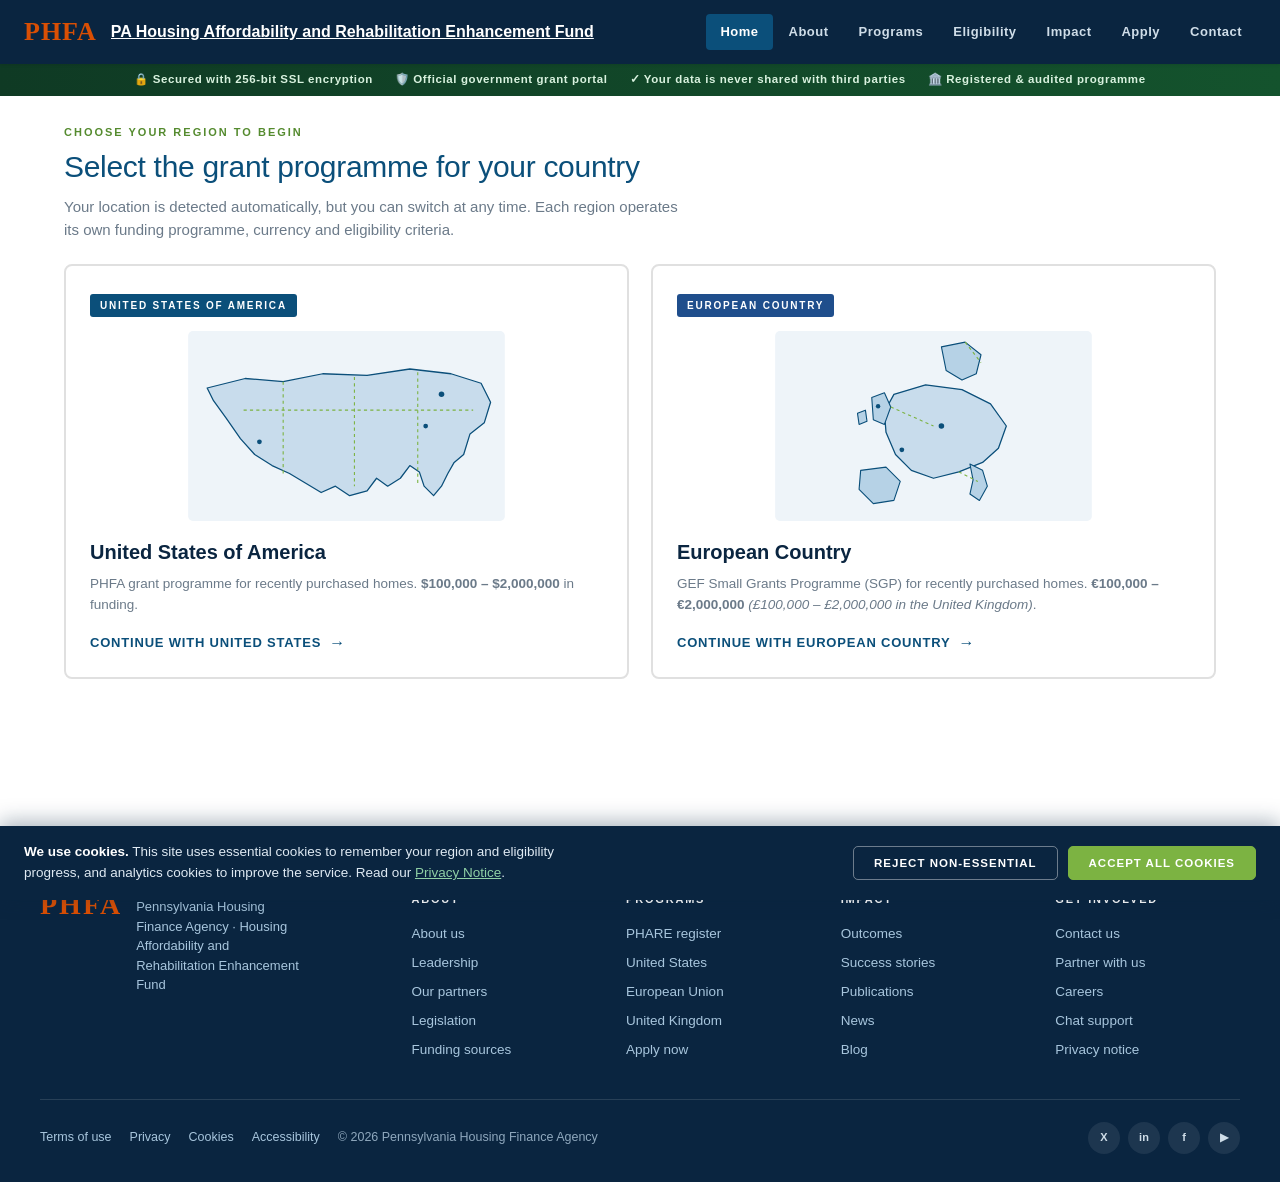
==== commit 4d956d4f: "Update index.html" ====
--- a/public/index.html
+++ b/public/index.html
@@ -3,116 +3,1661 @@
 <head>
 <meta charset="utf-8">
 <meta name="viewport" content="width=device-width, initial-scale=1">
-<title>Apply | PHFA Grants</title>
-<link rel="icon" type="image/svg+xml" href="data:image/svg+xml;utf8,<svg xmlns='http://www.w3.org/2000/svg' viewBox='0 0 32 32'><rect width='32' height='32' rx='4' fill='%230a2540'/><text x='16' y='23' font-family='Georgia,serif' font-size='20' font-weight='bold' fill='%23d94f04' text-anchor='middle'>P</text></svg>">
+<title>Home | PA Housing Affordability and Rehabilitation Enhancement Fund</title>
+
 <link rel="stylesheet" href="css/pahf.css">
+
 <style>
-body{font-family:-apple-system,BlinkMacSystemFont,"Segoe UI",Roboto,"Helvetica Neue",Arial,sans-serif;background:#f5f7fa;color:#333;margin:0;padding-top:64px;font-size:15px;line-height:1.55;}
-.navbar-pahf{position:fixed;top:0;left:0;right:0;z-index:1030;background:#0a2540;display:flex;align-items:center;justify-content:space-between;padding:0 24px;height:64px;}
-.pahf-logo-text{font-family:Georgia,serif;font-size:26px;font-weight:700;letter-spacing:1px;color:#d94f04;text-decoration:none;}
-.navbar-pahf__title{color:#fff;font-size:16px;font-weight:600;text-decoration:underline;}
-.navbar-pahf__nav{display:flex;gap:2px;}
-.navbar-pahf__nav a{color:#cfdde8;font-size:13px;font-weight:600;letter-spacing:.5px;padding:8px 14px;border-radius:4px;text-decoration:none;}
-.navbar-pahf__nav a:hover,.navbar-pahf__nav a.is-active{background:#0b4f7a;color:#fff;}
-.page-wrap{max-width:900px;margin:0 auto;padding:36px 24px 80px;}
-.page-title{color:#0b4f7a;font-size:34px;font-weight:400;margin:0 0 8px;}
-.page-sub{color:#6b7a89;margin:0 0 28px;max-width:64ch;}
-.card{background:#fff;border:1px solid #e0e0e0;border-radius:8px;box-shadow:0 1px 3px rgba(10,37,64,.06);padding:26px 30px;margin-bottom:22px;}
-.card h2{margin:0 0 14px;font-size:18px;color:#0a2540;font-weight:700;}
-.summary-list{list-style:none;padding:0;margin:0;display:grid;grid-template-columns:1fr 1fr;gap:14px 24px;}
-.summary-list li{display:flex;flex-direction:column;gap:2px;font-size:14px;}
-.summary-list strong{font-size:11px;letter-spacing:1.4px;text-transform:uppercase;color:#6b7a89;font-weight:700;}
-.summary-list span{color:#0a2540;font-weight:600;word-break:break-word;}
-.amount-banner{background:linear-gradient(135deg,#0f3a24 0%,#14532d 100%);color:#fff;border-radius:8px;padding:22px 26px;margin-bottom:22px;}
-.amount-banner small{display:block;font-size:11px;font-weight:700;letter-spacing:1.6px;text-transform:uppercase;color:#7cf0a5;margin-bottom:6px;}
-.amount-banner p{margin:0;font-size:36px;font-weight:700;letter-spacing:-1px;}
-.btn{display:inline-flex;align-items:center;gap:8px;font-size:13px;font-weight:700;letter-spacing:1px;text-transform:uppercase;padding:13px 24px;border-radius:5px;border:1px solid transparent;cursor:pointer;text-decoration:none;font-family:inherit;}
-.btn-navy{background:#0b4f7a;color:#fff;}
-.btn-navy:hover{background:#083d5e;color:#fff;}
-.empty-cta{text-align:center;padding:36px 20px;}
-.empty-cta p{color:#6b7a89;margin:0 0 18px;}
-@media(max-width:700px){.summary-list{grid-template-columns:1fr;}.navbar-pahf__title{display:none;}}
+/* ============================================================
+   index.html — Home · Region Router · Eligibility · Extended
+   Theme: PHFA / government-web (matches funding.html)
+   ============================================================ */
+
+:root{
+  --navy-dark:#0a2540;
+  --navy:#0b4f7a;
+  --navy-hover:#083d5e;
+  --green:#7cb342;
+  --green-dark:#558b2f;
+  --gold:#c9a227;
+  --orange:#d94f04;
+  --red:#b60606;
+  --gray-bg:#f4f6f8;
+  --card:#ffffff;
+  --border:#e0e0e0;
+  --text:#333333;
+  --muted:#6b7a89;
+  --shadow-sm:0 1px 3px rgba(10,37,64,.08);
+  --shadow-md:0 4px 14px rgba(10,37,64,.10);
+}
+*{box-sizing:border-box;}
+body{
+  background:#fff;color:var(--text);
+  font-family:-apple-system,BlinkMacSystemFont,"Segoe UI",Roboto,"Helvetica Neue",Arial,sans-serif;
+  font-size:15px;line-height:1.55;margin:0;padding-top:96px;
+}
+.hidden{display:none !important;}
+img{max-width:100%;height:auto;display:block;}
+
+/* ---------- Navbar ---------- */
+.navbar-pahf{
+  position:fixed;top:0;left:0;right:0;z-index:1030;
+  background:var(--navy-dark);
+  display:flex;align-items:center;justify-content:space-between;
+  padding:0 24px;height:64px;box-shadow:0 1px 3px rgba(0,0,0,.1);
+}
+.navbar-pahf__brand{display:flex;align-items:center;gap:14px;min-width:0;}
+.pahf-logo-text{
+  font-family:Georgia,"Times New Roman",serif;
+  font-size:26px;font-weight:700;letter-spacing:1px;
+  color:var(--orange);line-height:1;text-decoration:none;
+}
+.navbar-pahf__title{
+  color:#fff;font-size:16px;font-weight:600;text-decoration:underline;
+  white-space:nowrap;overflow:hidden;text-overflow:ellipsis;
+}
+.navbar-pahf__nav{display:flex;align-items:center;gap:2px;}
+.navbar-pahf__nav a{
+  color:#cfdde8;font-size:13px;font-weight:600;letter-spacing:.5px;
+  padding:8px 14px;border-radius:4px;text-decoration:none;
+}
+.navbar-pahf__nav a:hover,
+.navbar-pahf__nav a.is-active{background:var(--navy);color:#fff;text-decoration:none;}
+.navbar-pahf__flag{
+  display:inline-flex;align-items:center;gap:6px;
+  background:rgba(255,255,255,.08);border:1px solid rgba(255,255,255,.18);
+  border-radius:20px;padding:4px 12px;color:#fff;
+  font-size:12px;font-weight:600;letter-spacing:.4px;cursor:pointer;margin-left:8px;
+}
+.navbar-pahf__flag:hover{background:rgba(255,255,255,.16);}
+
+/* ---------- Security strip ---------- */
+.security-strip{
+  position:fixed;top:64px;left:0;right:0;z-index:1020;
+  background:linear-gradient(90deg,#0f3a24 0%,#14532d 100%);
+  color:#d9f2df;font-size:11.5px;font-weight:600;letter-spacing:.6px;
+  padding:7px 24px;display:flex;flex-wrap:wrap;align-items:center;
+  justify-content:center;gap:22px;text-align:center;
+}
+.security-strip .lock{color:#7cf0a5;}
+
+/* ---------- Page wrap ---------- */
+.page-wrap{max-width:1200px;margin:0 auto;padding:28px 24px 80px;}
+
+.section-eyebrow{
+  font-size:11px;font-weight:700;letter-spacing:2px;text-transform:uppercase;
+  color:var(--green-dark);margin:0 0 8px;
+}
+.section-title{
+  color:var(--navy);font-size:30px;font-weight:400;
+  letter-spacing:-.3px;margin:0 0 10px;line-height:1.2;
+}
+.section-sub{color:var(--muted);font-size:15px;max-width:74ch;margin:0 0 22px;}
+
+/* ---------- Region picker ---------- */
+.region-picker{margin-bottom:40px;}
+.region-grid{display:grid;grid-template-columns:repeat(2,minmax(0,1fr));gap:22px;margin-top:22px;}
+.region-card{
+  position:relative;background:var(--card);border:2px solid var(--border);
+  border-radius:8px;padding:26px 24px 22px;cursor:pointer;
+  transition:border-color .15s ease,transform .15s ease,box-shadow .15s ease;
+  overflow:hidden;
+}
+.region-card:hover{border-color:var(--navy);transform:translateY(-3px);box-shadow:var(--shadow-md);}
+.region-card.is-selected{border-color:var(--green);box-shadow:0 0 0 3px rgba(124,179,66,.22);}
+.region-card__flag{
+  display:inline-block;font-size:10px;font-weight:700;letter-spacing:1.8px;
+  text-transform:uppercase;background:var(--navy);color:#fff;
+  padding:4px 10px;border-radius:3px;margin-bottom:14px;
+}
+.region-card.is-eu .region-card__flag{background:#1f4e8c;}
+.region-card__map{width:100%;height:190px;display:block;margin:0 auto 16px;}
+.region-card__map path,
+.region-card__map polygon{transition:fill .2s ease,stroke .2s ease;}
+.region-card:hover .region-card__map .map-land{fill:#1f6ba8;}
+.region-card__title{font-size:20px;font-weight:700;color:var(--navy-dark);margin:0 0 6px;}
+.region-card__desc{font-size:13.5px;color:var(--muted);margin:0 0 14px;min-height:40px;}
+.region-card__cta{
+  display:inline-flex;align-items:center;gap:8px;
+  font-size:13px;font-weight:700;letter-spacing:.8px;text-transform:uppercase;
+  color:var(--navy);
+}
+.region-card:hover .region-card__cta{color:var(--orange);}
+.region-card__cta::after{content:'→';font-size:16px;}
+
+.map-sea{fill:#eef4f9;}
+.map-land{fill:#c8dcec;stroke:#0b4f7a;stroke-width:1.6;stroke-linejoin:round;}
+.map-land-2{fill:#b6d2e6;stroke:#0b4f7a;stroke-width:1.4;stroke-linejoin:round;}
+.map-dot{fill:#0b4f7a;}
+.map-line{stroke:#7cb342;stroke-width:1.4;stroke-dasharray:4 4;fill:none;}
+
+/* ---------- Program hero ---------- */
+.program-hero{
+  background:linear-gradient(135deg,#0a2540 0%,#0b4f7a 100%);
+  color:#fff;border-radius:10px;padding:38px 40px 34px;margin-bottom:30px;
+  position:relative;overflow:hidden;
+}
+.program-hero::after{
+  content:'';position:absolute;right:-60px;top:-60px;width:260px;height:260px;
+  border-radius:50%;background:rgba(255,255,255,.05);
+}
+.program-hero__region{
+  font-size:11px;font-weight:700;letter-spacing:2.4px;text-transform:uppercase;
+  color:#8fd0a5;margin:0 0 10px;
+}
+.program-hero__title{font-size:34px;font-weight:400;margin:0 0 12px;letter-spacing:-.4px;line-height:1.15;}
+.program-hero__desc{font-size:15px;color:#d6e4ef;max-width:70ch;margin:0 0 22px;}
+.amount-chip{
+  display:inline-block;background:rgba(255,255,255,.1);
+  border:1px solid rgba(255,255,255,.25);border-radius:6px;
+  padding:14px 22px;margin-right:12px;margin-bottom:10px;
+}
+.amount-chip__label{
+  font-size:10.5px;font-weight:700;letter-spacing:1.6px;text-transform:uppercase;
+  color:#a8c6dd;display:block;margin-bottom:3px;
+}
+.amount-chip__value{font-size:22px;font-weight:700;color:#fff;letter-spacing:.3px;}
+.program-hero__switch{
+  background:transparent;border:1px solid rgba(255,255,255,.4);
+  color:#fff;font-size:12px;font-weight:700;letter-spacing:1.2px;
+  text-transform:uppercase;padding:9px 16px;border-radius:4px;
+  cursor:pointer;margin-top:12px;
+}
+.program-hero__switch:hover{background:rgba(255,255,255,.12);}
+
+/* ---------- Info columns ---------- */
+.info-grid{display:grid;grid-template-columns:1fr 1fr;gap:22px;margin-bottom:30px;}
+.info-card{
+  background:var(--card);border:1px solid var(--border);border-radius:8px;
+  box-shadow:var(--shadow-sm);overflow:hidden;
+}
+.info-card__head{
+  background:#f4f6f8;border-bottom:1px solid var(--border);
+  padding:14px 20px;font-size:13px;font-weight:700;
+  letter-spacing:1.2px;text-transform:uppercase;color:var(--navy);
+}
+.info-card__body{padding:8px 20px 18px;}
+.check-list,.aim-list{list-style:none;margin:0;padding:0;}
+.check-list li,
+.aim-list li{
+  display:flex;gap:12px;padding:11px 0;
+  border-bottom:1px solid #eef2f6;font-size:14.5px;color:var(--text);
+}
+.check-list li:last-child,
+.aim-list li:last-child{border-bottom:0;}
+.check-list li::before{
+  content:'✓';flex:0 0 22px;height:22px;line-height:22px;text-align:center;
+  background:#eaf5e1;color:var(--green-dark);font-weight:700;font-size:12px;border-radius:50%;
+}
+.aim-list li::before{
+  content:'◆';flex:0 0 22px;height:22px;line-height:22px;text-align:center;
+  background:#e8f1f8;color:var(--navy);font-size:9px;border-radius:50%;
+}
+
+/* ---------- CTA ---------- */
+.cta-box{
+  background:#f8fafc;border:1px solid #dbe4ec;border-left:4px solid var(--green);
+  border-radius:8px;padding:24px 28px;
+  display:flex;flex-wrap:wrap;align-items:center;justify-content:space-between;gap:18px;
+}
+.cta-box__copy h3{margin:0 0 4px;font-size:20px;color:var(--navy-dark);font-weight:700;}
+.cta-box__copy p{margin:0;font-size:14px;color:var(--muted);max-width:56ch;}
+
+.btn{
+  display:inline-flex;align-items:center;justify-content:center;gap:8px;
+  font-family:inherit;font-size:13px;font-weight:700;
+  letter-spacing:1px;text-transform:uppercase;
+  padding:14px 28px;border-radius:5px;cursor:pointer;
+  border:1px solid transparent;text-decoration:none;
+  transition:background .13s ease,border-color .13s ease,color .13s ease;
+}
+.btn-primary{background:var(--green);border-color:var(--green);color:#fff;}
+.btn-primary:hover{background:var(--green-dark);border-color:var(--green-dark);color:#fff;}
+.btn-navy{background:var(--navy);border-color:var(--navy);color:#fff;}
+.btn-navy:hover{background:var(--navy-hover);border-color:var(--navy-hover);color:#fff;}
+.btn-outline{background:transparent;border-color:var(--navy);color:var(--navy);}
+.btn-outline:hover{background:var(--navy);color:#fff;}
+.btn-block{width:100%;}
+.btn[disabled]{opacity:.55;cursor:not-allowed;}
+.btn-arrow::after{content:'→';font-size:16px;margin-left:4px;}
+
+/* ============================================================
+   UNDP-INSPIRED EXTENDED SECTIONS
+   ============================================================ */
+
+/* ---------- Mission (two-column, label left / statement right) ---------- */
+.mission{
+  display:grid;grid-template-columns:1fr 2fr;gap:36px;
+  padding:48px 0;margin:36px 0;border-top:1px solid var(--border);border-bottom:1px solid var(--border);
+}
+.mission__label{
+  font-size:22px;font-weight:700;color:var(--navy-dark);
+  letter-spacing:-.3px;line-height:1.25;
+}
+.mission__label small{
+  display:block;font-size:11px;font-weight:700;letter-spacing:2px;
+  text-transform:uppercase;color:var(--green-dark);margin-bottom:6px;
+}
+.mission__statement{
+  font-size:22px;font-weight:400;color:var(--navy-dark);
+  line-height:1.5;letter-spacing:-.2px;margin:0;
+}
+.mission__statement strong{font-weight:700;color:var(--navy);}
+
+/* ---------- Impact stats strip ---------- */
+.impact{margin:0 0 44px;}
+.impact__head{display:grid;grid-template-columns:1fr 2fr;gap:36px;margin-bottom:24px;}
+.impact__head h2{font-size:24px;font-weight:700;color:var(--navy-dark);margin:0;letter-spacing:-.3px;line-height:1.25;}
+.impact__head p{font-size:15px;color:var(--muted);margin:0;max-width:64ch;line-height:1.6;}
+.impact__grid{display:grid;grid-template-columns:repeat(4,minmax(0,1fr));gap:0;border:1px solid var(--border);border-radius:8px;overflow:hidden;background:#fff;}
+.impact__card{
+  padding:26px 22px;border-right:1px solid var(--border);
+  position:relative;background:#fff;
+}
+.impact__card:last-child{border-right:0;}
+.impact__card::before{
+  content:'';position:absolute;top:0;left:0;right:0;height:3px;background:var(--green);
+}
+.impact__card:nth-child(2)::before{background:#1f6ba8;}
+.impact__card:nth-child(3)::before{background:var(--gold);}
+.impact__card:nth-child(4)::before{background:var(--orange);}
+.impact__value{
+  font-size:34px;font-weight:700;color:var(--navy-dark);
+  line-height:1.1;letter-spacing:-1px;margin:0 0 4px;
+}
+.impact__value small{font-size:15px;font-weight:400;color:var(--muted);letter-spacing:0;margin-left:4px;}
+.impact__label{
+  font-size:11px;font-weight:700;letter-spacing:1.4px;text-transform:uppercase;
+  color:var(--green-dark);margin:0 0 8px;
+}
+.impact__card p{font-size:13px;color:var(--muted);margin:0;line-height:1.5;}
+
+/* ---------- Featured stories grid ---------- */
+.featured{margin:0 0 48px;padding-top:36px;border-top:1px solid var(--border);}
+.featured__head{
+  display:flex;align-items:flex-end;justify-content:space-between;
+  gap:18px;margin-bottom:22px;flex-wrap:wrap;
+}
+.featured__head h2{font-size:26px;font-weight:700;color:var(--navy-dark);margin:0;letter-spacing:-.3px;}
+.featured__head a{
+  font-size:12px;font-weight:700;letter-spacing:1.2px;text-transform:uppercase;
+  color:var(--navy);text-decoration:none;
+}
+.featured__head a:hover{color:var(--orange);}
+.featured__head a::after{content:' →';}
+.featured__grid{display:grid;grid-template-columns:repeat(3,minmax(0,1fr));gap:22px;}
+.story{
+  background:#fff;border:1px solid var(--border);border-radius:8px;
+  overflow:hidden;text-decoration:none;color:inherit;
+  display:flex;flex-direction:column;
+  transition:box-shadow .15s ease,transform .15s ease,border-color .15s ease;
+}
+.story:hover{box-shadow:var(--shadow-md);transform:translateY(-3px);border-color:#c8d3dc;text-decoration:none;}
+.story__media{
+  aspect-ratio:16/9;background:linear-gradient(135deg,#e8eff5 0%,#c8dcec 100%);
+  position:relative;overflow:hidden;
+}
+.story__media img{width:100%;height:100%;object-fit:cover;}
+.story__media--ph::after{
+  content:'';position:absolute;inset:0;
+  background:
+    radial-gradient(circle at 30% 40%,rgba(11,79,122,.18) 0%,transparent 45%),
+    radial-gradient(circle at 70% 65%,rgba(124,179,66,.2) 0%,transparent 40%);
+}
+.story__body{padding:18px 20px 20px;display:flex;flex-direction:column;flex:1;}
+.story__cat{
+  font-size:10.5px;font-weight:700;letter-spacing:1.6px;text-transform:uppercase;
+  color:var(--green-dark);margin:0 0 8px;
+}
+.story__title{
+  font-size:17px;font-weight:700;color:var(--navy-dark);
+  margin:0 0 8px;line-height:1.3;letter-spacing:-.2px;
+}
+.story__desc{font-size:13.5px;color:var(--muted);margin:0 0 14px;line-height:1.55;flex:1;}
+.story__cta{
+  font-size:11.5px;font-weight:700;letter-spacing:1.2px;text-transform:uppercase;
+  color:var(--navy);margin-top:auto;
+}
+.story:hover .story__cta{color:var(--orange);}
+.story__cta::after{content:' →';}
+
+/* ---------- Trusted partnerships CTA ---------- */
+.partners{
+  background:linear-gradient(135deg,#0a2540 0%,#0b4f7a 100%);
+  color:#fff;border-radius:10px;padding:44px 46px;
+  margin:0 0 48px;display:grid;grid-template-columns:2fr 1fr;gap:36px;align-items:center;
+  position:relative;overflow:hidden;
+}
+.partners::after{
+  content:'';position:absolute;right:-80px;bottom:-80px;width:280px;height:280px;
+  border-radius:50%;background:rgba(124,179,66,.15);
+}
+.partners h2{font-size:28px;font-weight:400;color:#fff;margin:0 0 12px;letter-spacing:-.3px;line-height:1.2;}
+.partners p{font-size:14.5px;color:#d6e4ef;margin:0;max-width:60ch;line-height:1.6;}
+.partners__cta{display:flex;flex-direction:column;gap:10px;position:relative;z-index:1;}
+.partners .btn-primary{background:var(--green);border-color:var(--green);color:#fff;}
+.partners .btn-primary:hover{background:var(--green-dark);border-color:var(--green-dark);}
+.partners .btn-outline-light{
+  background:transparent;border:1px solid rgba(255,255,255,.4);color:#fff;
+}
+.partners .btn-outline-light:hover{background:rgba(255,255,255,.12);color:#fff;}
+
+/* ---------- Publications strip ---------- */
+.publications{margin:0 0 56px;padding-top:36px;border-top:1px solid var(--border);}
+.publications h2{font-size:26px;font-weight:700;color:var(--navy-dark);margin:0 0 22px;letter-spacing:-.3px;}
+.pub-grid{display:grid;grid-template-columns:repeat(4,minmax(0,1fr));gap:20px;}
+.pub{
+  text-decoration:none;color:inherit;display:flex;flex-direction:column;
+}
+.pub__cover{
+  aspect-ratio:3/4;background:linear-gradient(160deg,#0a2540 0%,#0b4f7a 100%);
+  border-radius:6px;position:relative;overflow:hidden;margin-bottom:12px;
+  border:1px solid #dbe4ec;
+  display:flex;align-items:center;justify-content:center;color:#fff;
+}
+.pub__cover--alt{background:linear-gradient(160deg,#0f3a24 0%,#14532d 100%);}
+.pub__cover--gold{background:linear-gradient(160deg,#7a5a00 0%,#c9a227 100%);}
+.pub__cover--orange{background:linear-gradient(160deg,#8c3100 0%,#d94f04 100%);}
+.pub__cover span{
+  font-family:Georgia,serif;font-size:32px;font-weight:700;letter-spacing:2px;
+  opacity:.7;
+}
+.pub__cat{font-size:10.5px;font-weight:700;letter-spacing:1.6px;text-transform:uppercase;color:var(--green-dark);margin-bottom:4px;}
+.pub__title{font-size:14.5px;font-weight:700;color:var(--navy-dark);margin:0 0 4px;line-height:1.3;}
+.pub__desc{font-size:12.5px;color:var(--muted);margin:0;line-height:1.5;}
+.pub:hover .pub__title{color:var(--navy);}
+
+/* ---------- Footer ---------- */
+.site-footer{
+  background:#0a2540;color:#cfdde8;margin-top:40px;
+  padding:52px 24px 28px;
+}
+.site-footer__inner{max-width:1200px;margin:0 auto;}
+.site-footer__top{
+  display:grid;grid-template-columns:1.2fr 3fr;gap:40px;
+  padding-bottom:34px;border-bottom:1px solid rgba(255,255,255,.12);
+}
+.site-footer__brand{display:flex;align-items:flex-start;gap:14px;}
+.site-footer__logo{
+  font-family:Georgia,serif;font-size:28px;font-weight:700;letter-spacing:2px;
+  color:var(--orange);line-height:1;text-decoration:none;
+}
+.site-footer__brand p{font-size:13px;color:#a8c6dd;margin:6px 0 0;line-height:1.5;max-width:24ch;}
+.site-footer__cols{display:grid;grid-template-columns:repeat(4,minmax(0,1fr));gap:30px;}
+.site-footer__col h6{
+  font-size:11px;font-weight:700;letter-spacing:1.8px;text-transform:uppercase;
+  color:#fff;margin:0 0 12px;
+}
+.site-footer__col a{
+  display:block;color:#a8c6dd;text-decoration:none;
+  font-size:13.5px;padding:5px 0;line-height:1.4;
+}
+.site-footer__col a:hover{color:#fff;text-decoration:underline;}
+.site-footer__bottom{
+  padding-top:22px;display:flex;flex-wrap:wrap;align-items:center;justify-content:space-between;gap:16px;
+  font-size:12.5px;color:#8fa8bd;
+}
+.site-footer__legal{display:flex;flex-wrap:wrap;gap:18px;}
+.site-footer__legal a{color:#a8c6dd;text-decoration:none;}
+.site-footer__legal a:hover{color:#fff;text-decoration:underline;}
+.site-footer__social{display:flex;gap:8px;}
+.site-footer__social a{
+  width:32px;height:32px;border-radius:50%;
+  display:flex;align-items:center;justify-content:center;
+  background:rgba(255,255,255,.08);color:#cfdde8;
+  font-size:11px;font-weight:700;text-decoration:none;
+}
+.site-footer__social a:hover{background:var(--green);color:#fff;}
+
+/* ---------- Cookie banner ---------- */
+.cookie-banner{
+  position:fixed;left:0;right:0;bottom:0;z-index:1090;
+  background:#0a2540;color:#dfeaf3;padding:16px 24px;
+  box-shadow:0 -4px 20px rgba(10,37,64,.35);
+  display:flex;flex-wrap:wrap;align-items:center;justify-content:space-between;gap:16px;
+  font-size:13.5px;
+}
+.cookie-banner__copy{max-width:72ch;}
+.cookie-banner__copy strong{color:#fff;}
+.cookie-banner__copy a{color:#8fd0a5;text-decoration:underline;}
+.cookie-banner__actions{display:flex;gap:10px;flex-wrap:wrap;}
+.cookie-banner .btn{padding:10px 20px;font-size:11.5px;}
+.cookie-btn-accept{background:var(--green);border-color:var(--green);color:#fff;}
+.cookie-btn-accept:hover{background:var(--green-dark);border-color:var(--green-dark);}
+.cookie-btn-reject{background:transparent;border-color:rgba(255,255,255,.4);color:#fff;}
+.cookie-btn-reject:hover{background:rgba(255,255,255,.12);}
+
+/* ---------- Modal ---------- */
+.modal-backdrop{
+  position:fixed;inset:0;z-index:1100;background:rgba(10,37,64,.62);
+  display:flex;align-items:flex-start;justify-content:center;
+  padding:40px 20px;overflow:auto;
+}
+.modal{
+  width:100%;max-width:600px;background:#fff;border-radius:8px;
+  box-shadow:0 24px 60px rgba(10,37,64,.45);overflow:hidden;
+}
+.modal__head{
+  background:var(--navy-dark);color:#fff;padding:16px 22px;
+  display:flex;align-items:center;justify-content:space-between;
+}
+.modal__head h3{margin:0;font-size:17px;font-weight:600;}
+.modal__close{background:transparent;border:0;color:#fff;font-size:24px;line-height:1;cursor:pointer;padding:0 4px;}
+.modal__close:hover{color:var(--orange);}
+.modal__body{padding:24px 26px 10px;}
+.modal__foot{
+  padding:16px 26px 22px;display:flex;justify-content:space-between;align-items:center;gap:12px;
+  border-top:1px solid #eef2f6;margin-top:16px;
+}
+.steps{display:flex;align-items:center;gap:0;margin-bottom:24px;}
+.step-dot{flex:1;display:flex;flex-direction:column;align-items:center;gap:6px;position:relative;}
+.step-dot__circle{
+  width:30px;height:30px;border-radius:50%;display:flex;align-items:center;justify-content:center;
+  background:#eef2f6;color:var(--muted);font-size:12px;font-weight:700;
+  border:2px solid #eef2f6;z-index:2;
+}
+.step-dot__label{font-size:10.5px;font-weight:700;letter-spacing:.8px;text-transform:uppercase;color:var(--muted);}
+.step-dot.is-active .step-dot__circle{background:var(--navy);border-color:var(--navy);color:#fff;}
+.step-dot.is-active .step-dot__label{color:var(--navy);}
+.step-dot.is-done .step-dot__circle{background:var(--green);border-color:var(--green);color:#fff;}
+.step-dot.is-done .step-dot__label{color:var(--green-dark);}
+.step-dot::before{
+  content:'';position:absolute;top:15px;left:-50%;width:100%;height:2px;
+  background:#eef2f6;z-index:1;
+}
+.step-dot:first-child::before{display:none;}
+
+.form-row{margin-bottom:16px;}
+.form-row label{display:block;font-size:12.5px;font-weight:700;letter-spacing:.4px;color:var(--navy);margin-bottom:6px;}
+.form-row .hint{font-size:11.5px;color:var(--muted);font-weight:400;margin-top:4px;}
+.form-row input[type="text"],
+.form-row input[type="date"],
+.form-row input[type="number"],
+.form-row input[type="password"],
+.form-row select,
+.form-row textarea{
+  width:100%;font-family:inherit;font-size:14.5px;color:var(--text);
+  border:1px solid #cbd3db;border-radius:5px;background:#fff;
+  height:44px;padding:0 12px;outline:none;
+}
+.form-row input:focus,
+.form-row select:focus,
+.form-row textarea:focus{border-color:var(--navy);box-shadow:0 0 0 3px rgba(11,79,122,.13);}
+.form-row.is-error input,
+.form-row.is-error select{border-color:var(--red);box-shadow:0 0 0 3px rgba(182,6,6,.12);}
+.field-error{color:var(--red);font-size:12px;margin-top:5px;display:none;}
+.form-row.is-error .field-error{display:block;}
+.radio-row{display:flex;gap:10px;}
+.radio-pill{flex:1;position:relative;}
+.radio-pill input{position:absolute;opacity:0;pointer-events:none;}
+.radio-pill span{
+  display:block;text-align:center;border:1px solid #cbd3db;border-radius:5px;
+  padding:11px 10px;font-size:13.5px;font-weight:600;color:var(--muted);
+  cursor:pointer;transition:all .12s ease;
+}
+.radio-pill input:checked + span{background:var(--navy);border-color:var(--navy);color:#fff;}
+.result-panel{text-align:center;padding:10px 0 6px;}
+.result-panel__eyebrow{font-size:11px;font-weight:700;letter-spacing:2px;text-transform:uppercase;color:var(--green-dark);margin:0 0 8px;}
+.result-amount{
+  font-size:44px;font-weight:700;color:var(--navy-dark);letter-spacing:-1px;
+  line-height:1.1;margin:0 0 10px;font-variant-numeric:tabular-nums;
+}
+.result-panel__note{font-size:13.5px;color:var(--muted);max-width:44ch;margin:0 auto 18px;}
+.result-breakdown{
+  background:#f8fafc;border:1px solid #dbe4ec;border-radius:6px;
+  padding:14px 18px;text-align:left;margin:0 auto 6px;max-width:420px;
+}
+.result-breakdown div{
+  display:flex;justify-content:space-between;gap:12px;padding:5px 0;font-size:13.5px;
+  border-bottom:1px solid #eef2f6;
+}
+.result-breakdown div:last-child{border-bottom:0;}
+.result-breakdown dt{color:var(--muted);font-weight:500;}
+.result-breakdown dd{margin:0;color:var(--text);font-weight:700;text-align:right;}
+.spinner{
+  width:44px;height:44px;margin:20px auto 16px;
+  border:4px solid #eef2f6;border-top-color:var(--navy);
+  border-radius:50%;animation:spin .8s linear infinite;
+}
+@keyframes spin{to{transform:rotate(360deg);}}
+.processing-copy{text-align:center;color:var(--muted);font-size:14px;}
+
+.toast{
+  position:fixed;right:24px;bottom:24px;z-index:1150;background:var(--navy-dark);color:#fff;
+  font-size:13.5px;font-weight:500;padding:13px 20px;border-radius:5px;
+  box-shadow:0 10px 30px rgba(10,37,64,.35);opacity:0;transform:translateY(10px);
+  transition:opacity .2s ease,transform .2s ease;pointer-events:none;max-width:320px;
+}
+.toast.is-visible{opacity:1;transform:translateY(0);}
+
+/* ---------- Responsive ---------- */
+@media (max-width:1000px){
+  .impact__grid{grid-template-columns:repeat(2,minmax(0,1fr));}
+  .impact__card:nth-child(2){border-right:0;}
+  .impact__card:nth-child(1),
+  .impact__card:nth-child(2){border-bottom:1px solid var(--border);}
+  .featured__grid{grid-template-columns:repeat(2,minmax(0,1fr));}
+  .pub-grid{grid-template-columns:repeat(2,minmax(0,1fr));}
+  .site-footer__top{grid-template-columns:1fr;gap:26px;}
+  .site-footer__cols{grid-template-columns:repeat(2,minmax(0,1fr));gap:24px;}
+  .partners{grid-template-columns:1fr;padding:34px 30px;}
+  .mission,.impact__head{grid-template-columns:1fr;gap:14px;}
+  .mission__statement{font-size:19px;}
+}
+@media (max-width:900px){
+  .info-grid{grid-template-columns:1fr;}
+  .region-grid{grid-template-columns:1fr;}
+  .program-hero{padding:28px 24px;}
+  .program-hero__title{font-size:26px;}
+  .result-amount{font-size:34px;}
+}
+@media (max-width:767px){
+  .navbar-pahf__title{display:none;}
+  .page-wrap{padding:22px 16px 60px;}
+  .section-title{font-size:24px;}
+  .security-strip{font-size:10px;gap:12px;padding:6px 12px;}
+  .cookie-banner{flex-direction:column;align-items:stretch;}
+  .cookie-banner__actions{justify-content:flex-end;}
+  .step-dot__label{display:none;}
+  .modal-backdrop{padding:14px;}
+  .featured__grid{grid-template-columns:1fr;}
+  .pub-grid{grid-template-columns:repeat(2,minmax(0,1fr));}
+  .impact__grid{grid-template-columns:1fr;}
+  .impact__card{border-right:0;border-bottom:1px solid var(--border);}
+  .impact__card:last-child{border-bottom:0;}
+  .site-footer__cols{grid-template-columns:1fr;}
+}
 </style>
 </head>
+
 <body>
 
+<!-- ============================ NAVBAR ============================ -->
 <nav class="navbar-pahf">
-  <div style="display:flex;align-items:center;gap:14px;">
+  <div class="navbar-pahf__brand">
     <a class="pahf-logo-text" href="index.html">PHFA</a>
-    <a class="navbar-pahf__title" href="index.html">PA Housing Affordability and Rehabilitation Enhancement Fund</a>
+    <a class="navbar-pahf__title" id="navTitle" href="index.html">
+      PA Housing Affordability and Rehabilitation Enhancement Fund
+    </a>
   </div>
   <div class="navbar-pahf__nav">
-    <a href="index.html">Home</a>
+    <a href="index.html" class="is-active">Home</a>
+    <a href="about.html">About</a>
     <a href="funding.html">Programs</a>
-    <a href="apply.html" class="is-active">Apply</a>
-    <a href="admin.html">Admin</a>
+    <a href="#eligibility">Eligibility</a>
+    <a href="funding.html">Impact</a>
+    <a href="apply.html">Apply</a>
+    <a href="contact.html">Contact</a>
+    <span class="navbar-pahf__flag hidden" id="navFlag" title="Switch region">
+      <span id="navFlagIcon">🇺🇸</span>
+      <span id="navFlagLabel">United States</span>
+    </span>
   </div>
 </nav>
 
+<!-- ============================ SECURITY STRIP ============================ -->
+<div class="security-strip">
+  <span><span class="lock">🔒</span> Secured with 256-bit SSL encryption</span>
+  <span>🛡️ Official government grant portal</span>
+  <span>✓ Your data is never shared with third parties</span>
+  <span>🏛️ Registered &amp; audited programme</span>
+</div>
+
+<!-- ============================ PAGE ============================ -->
 <div class="page-wrap">
-  <h1 class="page-title">Your Application</h1>
-  <p class="page-sub">Here is the submission you have on file with us. Our grant administrators review every application individually and will contact you at the email and phone number you provided.</p>
-
-  <div id="appContent"></div>
+
+  <!-- ---------------- REGION PICKER ---------------- -->
+  <section class="region-picker" id="regionPicker">
+    <p class="section-eyebrow">Choose your region to begin</p>
+    <h1 class="section-title">Select the grant programme for your country</h1>
+    <p class="section-sub">
+      Your location is detected automatically, but you can switch at any time.
+      Each region operates its own funding programme, currency and eligibility criteria.
+    </p>
+
+    <div class="region-grid">
+      <!-- USA -->
+      <article class="region-card" data-region="US" tabindex="0" role="button" aria-label="Select United States">
+        <span class="region-card__flag">United States of America</span>
+        <svg class="region-card__map" viewBox="0 0 400 240" aria-hidden="true">
+          <rect class="map-sea" x="0" y="0" width="400" height="240" rx="6"/>
+          <path class="map-land" d="M 24,72 L 72,60 L 120,64 L 170,54 L 226,56 L 280,48 L 332,54 L 370,66 L 382,90 L 374,116 L 356,130 L 348,156 L 336,166 L 328,180 L 320,196 L 310,208 L 298,196 L 292,178 L 280,170 L 268,186 L 252,196 L 238,186 L 226,202 L 204,208 L 186,196 L 168,204 L 148,192 L 128,180 L 106,170 L 84,156 L 66,136 L 48,110 L 32,88 Z"/>
+          <path class="map-line" d="M 70,100 L 360,100"/>
+          <path class="map-line" d="M 120,64 L 120,180"/>
+          <path class="map-line" d="M 210,58 L 210,196"/>
+          <path class="map-line" d="M 290,52 L 290,192"/>
+          <circle class="map-dot" cx="320" cy="80" r="3.5"/>
+          <circle class="map-dot" cx="300" cy="120" r="3"/>
+          <circle class="map-dot" cx="90" cy="140" r="3"/>
+        </svg>
+        <h2 class="region-card__title">United States of America</h2>
+        <p class="region-card__desc">
+          PHFA grant programme for recently purchased homes.
+          <strong>$100,000 – $2,000,000</strong> in funding.
+        </p>
+        <span class="region-card__cta">Continue with United States</span>
+      </article>
+
+      <!-- EUROPE -->
+      <article class="region-card is-eu" data-region="EU" tabindex="0" role="button" aria-label="Select European Country">
+        <span class="region-card__flag">European Country</span>
+        <svg class="region-card__map" viewBox="0 0 400 240" aria-hidden="true">
+          <rect class="map-sea" x="0" y="0" width="400" height="240" rx="6"/>
+          <path class="map-land" d="M 150,80 L 190,68 L 236,74 L 272,92 L 292,120 L 282,148 L 262,166 L 232,178 L 200,186 L 172,176 L 152,156 L 140,128 L 138,102 Z"/>
+          <path class="map-land-2" d="M 108,176 L 140,172 L 158,190 L 150,214 L 124,218 L 106,200 Z"/>
+          <path class="map-land-2" d="M 246,168 L 262,176 L 268,196 L 258,214 L 246,206 L 250,188 Z"/>
+          <path class="map-land-2" d="M 210,20 L 240,14 L 260,30 L 254,54 L 236,62 L 216,50 Z"/>
+          <path class="map-land-2" d="M 122,84 L 138,78 L 146,96 L 138,118 L 124,112 Z"/>
+          <path class="map-land-2" d="M 104,104 L 114,100 L 116,114 L 106,118 Z"/>
+          <path class="map-line" d="M 146,96 L 200,120"/>
+          <path class="map-line" d="M 232,178 L 256,190"/>
+          <path class="map-line" d="M 240,14 L 260,40"/>
+          <circle class="map-dot" cx="210" cy="120" r="3.5"/>
+          <circle class="map-dot" cx="160" cy="150" r="3"/>
+          <circle class="map-dot" cx="130" cy="95" r="2.8"/>
+        </svg>
+        <h2 class="region-card__title">European Country</h2>
+        <p class="region-card__desc">
+          GEF Small Grants Programme (SGP) for recently purchased homes.
+          <strong>€100,000 – €2,000,000</strong>
+          <em>(£100,000 – £2,000,000 in the United Kingdom)</em>.
+        </p>
+        <span class="region-card__cta">Continue with European Country</span>
+      </article>
+    </div>
+  </section>
+
+  <!-- ---------------- PROGRAM HERO ---------------- -->
+  <section class="program-hero hidden" id="programHero">
+    <p class="program-hero__region" id="heroRegion">United States of America</p>
+    <h1 class="program-hero__title" id="heroTitle">PHFA Grant Programme</h1>
+    <p class="program-hero__desc" id="heroDesc">
+      Funding for recently purchased homes and recently closed homeowners across the United States.
+    </p>
+
+    <div class="amount-chip">
+      <span class="amount-chip__label">Funding Range</span>
+      <span class="amount-chip__value" id="heroRange">$100,000 – $2,000,000</span>
+    </div>
+    <div class="amount-chip">
+      <span class="amount-chip__label">Grant Year</span>
+      <span class="amount-chip__value" id="heroYear">2026</span>
+    </div>
+    <div>
+      <button type="button" class="program-hero__switch" id="switchRegionBtn">⇄ Switch region</button>
+    </div>
+  </section>
+
+  <!-- ---------------- MISSION ---------------- -->
+  <section class="mission hidden" id="missionSection">
+    <div class="mission__label">
+      <small>Our Mission</small>
+      A home is more than a building.
+    </div>
+    <p class="mission__statement">
+      We connect recently closed homeowners with the financial resources they need to
+      <strong>stay in their homes, reduce their debt, and build long-term stability</strong>.
+      Whether you are recovering from a difficult purchase, consolidating high-interest loans,
+      or planning needed repairs, our programme is designed to meet you where you are — with
+      transparent eligibility, a real funding range, and a decision you can act on.
+    </p>
+  </section>
+
+  <!-- ---------------- ELIGIBILITY + AIMS ---------------- -->
+  <section class="hidden" id="infoSection">
+    <div class="info-grid">
+      <div class="info-card">
+        <div class="info-card__head">Eligibility Rules</div>
+        <div class="info-card__body">
+          <ul class="check-list" id="eligibilityList">
+            <li>Age above 30 years</li>
+            <li>Recently closed homeowners — recently purchased a home</li>
+            <li>Permanent / currently living in the United States</li>
+            <li>Good employment status</li>
+            <li>Retirement or veteran</li>
+          </ul>
+        </div>
+      </div>
+      <div class="info-card">
+        <div class="info-card__head">Program Aims</div>
+        <div class="info-card__body">
+          <ul class="aim-list" id="aimsList">
+            <li>Economical stimulus</li>
+            <li>Debt consolidation</li>
+            <li>Home repairs and development</li>
+            <li>Home purchase</li>
+            <li>Home downpayment</li>
+          </ul>
+        </div>
+      </div>
+    </div>
+
+    <!-- CTA -->
+    <div class="cta-box" id="eligibility">
+      <div class="cta-box__copy">
+        <h3>Check if I qualify</h3>
+        <p>
+          Answer a few short questions and we'll calculate an indicative funding amount
+          based on your region. Takes less than a minute.
+        </p>
+      </div>
+      <button type="button" class="btn btn-primary btn-arrow" id="openEligibilityBtn">
+        Check If I Qualify
+      </button>
+    </div>
+  </section>
+
+  <!-- ---------------- IMPACT STATS ---------------- -->
+  <section class="impact hidden" id="impactSection">
+    <div class="impact__head">
+      <h2>Global<br>impact</h2>
+      <p>
+        Since 2021, the PHFA / GEF Small Grants Programmes have processed tens of thousands
+        of applications from recently closed homeowners and aligned over a billion dollars
+        in committed funding across the United States and Europe.
+      </p>
+    </div>
+    <div class="impact__grid">
+      <div class="impact__card">
+        <p class="impact__label">Applications processed</p>
+        <p class="impact__value">132,400<small>+</small></p>
+        <p>Eligibility reviews completed across both programmes since 2021.</p>
+      </div>
+      <div class="impact__card">
+        <p class="impact__label">Funding disbursed</p>
+        <p class="impact__value">$2.1<small>billion</small></p>
+        <p>Committed to qualified homeowners in the US, UK, and EU.</p>
+      </div>
+      <div class="impact__card">
+        <p class="impact__label">Regions served</p>
+        <p class="impact__value">45<small>countries</small></p>
+        <p>States, territories and EU member nations with active allocations.</p>
+      </div>
+      <div class="impact__card">
+        <p class="impact__label">Approval rate</p>
+        <p class="impact__value">98<small>%</small></p>
+        <p>Of pre-qualified applicants meet final verification standards.</p>
+      </div>
+    </div>
+  </section>
+
+  <!-- ---------------- FEATURED STORIES ---------------- -->
+  <section class="featured hidden" id="featuredSection">
+    <div class="featured__head">
+      <h2>Featured stories &amp; updates</h2>
+      <a href="funding.html">View all updates</a>
+    </div>
+    <div class="featured__grid">
+
+      <a class="story" href="funding.html">
+        <div class="story__media story__media--ph"></div>
+        <div class="story__body">
+          <p class="story__cat">Program update</p>
+          <h3 class="story__title">2026 funding cycle opens with expanded eligibility</h3>
+          <p class="story__desc">
+            New thresholds for recent homebuyers and an expanded list of qualifying loan types.
+          </p>
+          <span class="story__cta">Read more</span>
+        </div>
+      </a>
+
+      <a class="story" href="funding.html">
+        <div class="story__media story__media--ph"></div>
+        <div class="story__body">
+          <p class="story__cat">Success story</p>
+          <h3 class="story__title">From foreclosure risk to a stable mortgage</h3>
+          <p class="story__desc">
+            How a Philadelphia family used consolidated debt relief to stay in their first home.
+          </p>
+          <span class="story__cta">Read more</span>
+        </div>
+      </a>
+
+      <a class="story" href="funding.html">
+        <div class="story__media story__media--ph"></div>
+        <div class="story__body">
+          <p class="story__cat">Announcement</p>
+          <h3 class="story__title">GEF SGP extends into four new EU member states</h3>
+          <p class="story__desc">
+            Croatia, Bulgaria, Romania, and Greece join the 2026 allocation round.
+          </p>
+          <span class="story__cta">Read more</span>
+        </div>
+      </a>
+
+      <a class="story" href="funding.html">
+        <div class="story__media story__media--ph"></div>
+        <div class="story__body">
+          <p class="story__cat">Report</p>
+          <h3 class="story__title">Annual outcomes report 2025</h3>
+          <p class="story__desc">
+            Every disbursement, county by county, with measured household impact.
+          </p>
+          <span class="story__cta">Read more</span>
+        </div>
+      </a>
+
+      <a class="story" href="funding.html">
+        <div class="story__media story__media--ph"></div>
+        <div class="story__body">
+          <p class="story__cat">News</p>
+          <h3 class="story__title">UK expansion: £2m ceiling now available</h3>
+          <p class="story__desc">
+            High-value grants for qualifying UK homeowners purchasing within the last 24 months.
+          </p>
+          <span class="story__cta">Read more</span>
+        </div>
+      </a>
+
+      <a class="story" href="funding.html">
+        <div class="story__media story__media--ph"></div>
+        <div class="story__body">
+          <p class="story__cat">Guidance</p>
+          <h3 class="story__title">What documentation do I need to apply?</h3>
+          <p class="story__desc">
+            A short checklist for recent homebuyers preparing a PHFA or GEF application.
+          </p>
+          <span class="story__cta">Read more</span>
+        </div>
+      </a>
+
+    </div>
+  </section>
+
+  <!-- ---------------- TRUSTED PARTNERSHIPS ---------------- -->
+  <section class="partners hidden" id="partnersSection">
+    <div>
+      <h2>Trusted partnerships</h2>
+      <p>
+        Partnership is at the heart of the programme. We work with mortgage servicers,
+        community development financial institutions, veterans' organisations, and
+        housing counsellors across the United States and Europe to identify qualified
+        homeowners and deliver funds responsibly.
+      </p>
+    </div>
+    <div class="partners__cta">
+      <a class="btn btn-primary btn-arrow" href="contact.html">Partner with us</a>
+      <a class="btn btn-outline-light" href="funding.html">See the register</a>
+    </div>
+  </section>
+
+  <!-- ---------------- PUBLICATIONS ---------------- -->
+  <section class="publications hidden" id="publicationsSection">
+    <h2>Publications</h2>
+    <div class="pub-grid">
+
+      <a class="pub" href="funding.html">
+        <div class="pub__cover"><span>PHFA</span></div>
+        <p class="pub__cat">Report</p>
+        <h3 class="pub__title">Annual Report 2025</h3>
+        <p class="pub__desc">Every disbursement, every household, measured.</p>
+      </a>
+
+      <a class="pub" href="funding.html">
+        <div class="pub__cover pub__cover--alt"><span>SGP</span></div>
+        <p class="pub__cat">Report</p>
+        <h3 class="pub__title">GEF Small Grants — Strategy 2026–2029</h3>
+        <p class="pub__desc">Supporting homeowners across the European Union.</p>
+      </a>
+
+      <a class="pub" href="funding.html">
+        <div class="pub__cover pub__cover--gold"><span>£€$</span></div>
+        <p class="pub__cat">Guide</p>
+        <h3 class="pub__title">Applicant Handbook</h3>
+        <p class="pub__desc">Everything a recent homebuyer needs to apply.</p>
+      </a>
+
+      <a class="pub" href="funding.html">
+        <div class="pub__cover pub__cover--orange"><span>2026</span></div>
+        <p class="pub__cat">Register</p>
+        <h3 class="pub__title">2026 Funding Register</h3>
+        <p class="pub__desc">Public list of awarded applications, redacted for privacy.</p>
+      </a>
+
+    </div>
+  </section>
+
 </div>
 
-<script>
+<!-- ============================ FOOTER ============================ -->
+<footer class="site-footer">
+  <div class="site-footer__inner">
+
+    <div class="site-footer__top">
+      <div class="site-footer__brand">
+        <a class="site-footer__logo" href="index.html">PHFA</a>
+        <p>Pennsylvania Housing Finance Agency · Housing Affordability and Rehabilitation Enhancement Fund</p>
+      </div>
+
+      <div class="site-footer__cols">
+
+        <div class="site-footer__col">
+          <h6>About</h6>
+          <a href="about.html">About us</a>
+          <a href="about.html#leadership">Leadership</a>
+          <a href="about.html#partners">Our partners</a>
+          <a href="legislation.html">Legislation</a>
+          <a href="about.html#funding">Funding sources</a>
+        </div>
+
+        <div class="site-footer__col">
+          <h6>Programs</h6>
+          <a href="funding.html">PHARE register</a>
+          <a href="funding.html#us">United States</a>
+          <a href="funding.html#eu">European Union</a>
+          <a href="funding.html#uk">United Kingdom</a>
+          <a href="apply.html">Apply now</a>
+        </div>
+
+        <div class="site-footer__col">
+          <h6>Impact</h6>
+          <a href="funding.html#stats">Outcomes</a>
+          <a href="funding.html#stories">Success stories</a>
+          <a href="funding.html#publications">Publications</a>
+          <a href="funding.html#news">News</a>
+          <a href="funding.html#blog">Blog</a>
+        </div>
+
+        <div class="site-footer__col">
+          <h6>Get involved</h6>
+          <a href="contact.html">Contact us</a>
+          <a href="contact.html#partners">Partner with us</a>
+          <a href="contact.html#careers">Careers</a>
+          <a href="contact.html#support">Chat support</a>
+          <a href="legislation.html#privacy">Privacy notice</a>
+        </div>
+
+      </div>
+    </div>
+
+    <div class="site-footer__bottom">
+      <div class="site-footer__legal">
+        <a href="legislation.html#terms">Terms of use</a>
+        <a href="legislation.html#privacy">Privacy</a>
+        <a href="legislation.html#cookies">Cookies</a>
+        <a href="legislation.html#accessibility">Accessibility</a>
+        <span>© 2026 Pennsylvania Housing Finance Agency</span>
+      </div>
+      <div class="site-footer__social">
+        <a href="#" aria-label="X">X</a>
+        <a href="#" aria-label="LinkedIn">in</a>
+        <a href="#" aria-label="Facebook">f</a>
+        <a href="#" aria-label="YouTube">▶</a>
+      </div>
+    </div>
+
+  </div>
+</footer>
+
+<!-- ============================ COOKIE BANNER ============================ -->
+<div class="cookie-banner hidden" id="cookieBanner" role="region" aria-label="Cookie consent">
+  <div class="cookie-banner__copy">
+    <strong>We use cookies.</strong>
+    This site uses essential cookies to remember your region and eligibility progress,
+    and analytics cookies to improve the service. Read our
+    <a href="legislation.html#privacy">Privacy Notice</a>.
+  </div>
+  <div class="cookie-banner__actions">
+    <button type="button" class="btn cookie-btn-reject" id="cookieReject">Reject non-essential</button>
+    <button type="button" class="btn cookie-btn-accept" id="cookieAccept">Accept all cookies</button>
+  </div>
+</div>
+
+<!-- ============================ ELIGIBILITY MODAL ============================ -->
+<div class="modal-backdrop hidden" id="eligModal" role="dialog" aria-modal="true" aria-labelledby="eligTitle">
+  <div class="modal">
+    <div class="modal__head">
+      <h3 id="eligTitle">Check If I Qualify</h3>
+      <button type="button" class="modal__close" id="eligClose" aria-label="Close">×</button>
+    </div>
+
+    <div class="modal__body">
+
+      <div class="steps" id="stepsBar">
+        <div class="step-dot" data-step="1"><div class="step-dot__circle">1</div><div class="step-dot__label">About you</div></div>
+        <div class="step-dot" data-step="2"><div class="step-dot__circle">2</div><div class="step-dot__label">Your situation</div></div>
+        <div class="step-dot" data-step="3"><div class="step-dot__circle">3</div><div class="step-dot__label">Your amount</div></div>
+        <div class="step-dot" data-step="4"><div class="step-dot__circle">4</div><div class="step-dot__label">Create password</div></div>
+      </div>
+
+      <div class="step" id="step1">
+        <div class="form-row">
+          <label for="fName">Full name</label>
+          <input type="text" id="fName" placeholder="e.g. Jane A. Doe" autocomplete="name">
+          <div class="field-error">Please enter your full name.</div>
+        </div>
+        <div class="form-row">
+          <label for="fDob">Date of birth</label>
+          <input type="date" id="fDob">
+          <div class="field-error">Please enter your date of birth.</div>
+          <div class="hint">Applicants must be above 30 years of age.</div>
+        </div>
+        <div class="form-row">
+          <label for="fAddress">Street address</label>
+          <input type="text" id="fAddress" placeholder="House number and street" autocomplete="street-address">
+          <div class="field-error">Please enter your street address.</div>
+        </div>
+      </div>
+
+      <div class="step hidden" id="step2">
+        <div class="form-row">
+          <label>Do you own a home?</label>
+          <div class="radio-row">
+            <label class="radio-pill"><input type="radio" name="ownsHome" value="yes"><span>Yes</span></label>
+            <label class="radio-pill"><input type="radio" name="ownsHome" value="no"><span>No</span></label>
+          </div>
+          <div class="field-error">Please select an option.</div>
+        </div>
+
+        <div class="form-row hidden" id="yearRow">
+          <label for="fYear">If yes, what year did you purchase?</label>
+          <input type="number" id="fYear" min="1900" max="2026" placeholder="e.g. 2023">
+          <div class="field-error">Please enter the purchase year.</div>
+        </div>
+
+        <div class="form-row">
+          <label>Do you own a job / are you employed?</label>
+          <div class="radio-row">
+            <label class="radio-pill"><input type="radio" name="employed" value="yes"><span>Yes</span></label>
+            <label class="radio-pill"><input type="radio" name="employed" value="no"><span>No</span></label>
+          </div>
+          <div class="field-error">Please select an option.</div>
+        </div>
+
+        <div class="form-row hidden" id="employerRow">
+          <label for="fEmployer">Employer name</label>
+          <input type="text" id="fEmployer" placeholder="Name of your employer">
+          <div class="field-error">Please enter your employer name.</div>
+        </div>
+
+        <div class="form-row">
+          <label for="fLoans">How many loans do you currently have unpaid?</label>
+          <input type="number" id="fLoans" min="0" max="40" placeholder="e.g. 2">
+          <div class="field-error">Please enter a number.</div>
+        </div>
+      </div>
+
+      <div class="step hidden" id="step3-processing">
+        <div class="spinner"></div>
+        <p class="processing-copy" id="processingCopy">Assessing your eligibility against the programme criteria…</p>
+      </div>
+
+      <div class="step hidden" id="step3-result">
+        <div class="result-panel">
+          <p class="result-panel__eyebrow" id="resultEyebrow">Indicative funding amount</p>
+          <p class="result-amount" id="resultAmount">$0</p>
+          <p class="result-panel__note" id="resultNote">
+            Based on the information you provided, you are pre-qualified for the amount shown above.
+            Final approval is subject to verification.
+          </p>
+          <dl class="result-breakdown">
+            <div><dt>Applicant</dt><dd id="rbName">—</dd></div>
+            <div><dt>Region</dt><dd id="rbRegion">—</dd></div>
+            <div><dt>Homeowner</dt><dd id="rbHome">—</dd></div>
+            <div><dt>Employment</dt><dd id="rbEmployed">—</dd></div>
+            <div><dt>Unpaid loans</dt><dd id="rbLoans">—</dd></div>
+          </dl>
+        </div>
+      </div>
+
+      <div class="step hidden" id="step4">
+        <p class="result-panel__eyebrow" style="text-align:left;margin-bottom:6px;">Create your account password</p>
+        <p style="font-size:13.5px;color:var(--muted);margin:0 0 18px;max-width:52ch;">
+          Your eligibility summary has been forwarded to our grant support team — a specialist
+          will greet you in chat. In the meantime, secure your account.
+        </p>
+        <div class="form-row">
+          <label for="fPassword">Password</label>
+          <input type="password" id="fPassword" placeholder="At least 8 characters" autocomplete="new-password">
+          <div class="field-error">Password must be at least 8 characters.</div>
+        </div>
+        <div class="form-row">
+          <label for="fPassword2">Confirm password</label>
+          <input type="password" id="fPassword2" placeholder="Re-enter your password" autocomplete="new-password">
+          <div class="field-error">Passwords do not match.</div>
+        </div>
+        <div class="form-row" style="margin-top:22px;">
+          <button type="button" class="btn btn-primary btn-block" id="createAccountBtn">Create my account →</button>
+        </div>
+      </div>
+
+    </div>
+
+    <div class="modal__foot">
+      <button type="button" class="btn btn-outline hidden" id="backBtn">← Back</button>
+      <span id="footSpacer" style="flex:1"></span>
+      <button type="button" class="btn btn-navy" id="nextBtn">Continue →</button>
+    </div>
+  </div>
+</div>
+
+<div class="toast" id="toast"></div>
+
+<!-- ============================ TAWK.TO WIDGET ============================ -->
+<script type="text/javascript">
+var Tawk_API=Tawk_API||{}, Tawk_LoadStart=new Date();
 (function(){
-  const $ = (id) => document.getElementById(id);
-  const esc = (s) => String(s ?? '').replace(/[&<>"']/g, c => ({'&':'&amp;','<':'&lt;','>':'&gt;','"':'&quot;',"'":'&#39;'}[c]));
-  const CUR = { US:{locale:'en-US',code:'USD'}, UK:{locale:'en-GB',code:'GBP'}, EU:{locale:'de-DE',code:'EUR'} };
-  function fmt(a, region){ try { return new Intl.NumberFormat(CUR[region]?.locale || 'en-US',{style:'currency',currency:CUR[region]?.code || 'USD',maximumFractionDigits:0}).format(a); } catch(_) { return '$'+Number(a||0).toLocaleString('en-US'); } }
-
-  let intake = [];
-  try { intake = JSON.parse(localStorage.getItem('phfa.intake') || '[]'); } catch(_) {}
-
-  const content = $('appContent');
-
-  if (!intake.length) {
-    content.innerHTML = `
-      <div class="card empty-cta">
-        <h2>No application on file yet</h2>
-        <p>Return to the home page and complete the “Check If I Qualify” flow to submit your application.</p>
-        <a class="btn btn-navy" href="index.html">Start my eligibility check</a>
-      </div>`;
-    return;
-  }
-
-  const r = intake[intake.length - 1];
-
-  content.innerHTML = `
-    <div class="amount-banner">
-      <small>Your pre-approved amount</small>
-      <p>${esc(fmt(r.amount, r.region))}</p>
-    </div>
-
-    <div class="card">
-      <h2>Sign-up information on file</h2>
-      <ul class="summary-list">
-        <li><strong>Full name</strong><span>${esc(r.name)}</span></li>
-        <li><strong>Email</strong><span>${esc(r.email || '—')}</span></li>
-        <li><strong>Phone</strong><span>${esc(r.phone || '—')}</span></li>
-        <li><strong>Street address</strong><span>${esc(r.address || '—')}</span></li>
-        <li><strong>Date of birth</strong><span>${esc(r.dob || '—')}</span></li>
-        <li><strong>Region</strong><span>${esc(r.region)}</span></li>
-        <li><strong>Homeowner</strong><span>${r.ownsHome ? ('Yes · ' + esc(r.year || '—')) : 'No'}</span></li>
-        <li><strong>Employment</strong><span>${r.employed ? ('Yes · ' + esc(r.employer || '—')) : 'No'}</span></li>
-        <li><strong>Unpaid loans</strong><span>${esc(r.loans)}</span></li>
-        <li><strong>Status</strong><span>Submitted · under review</span></li>
-      </ul>
-    </div>
-
-    <div class="card">
-      <h2>What happens next</h2>
-      <p style="margin:0;color:#6b7a89;font-size:14.5px;line-height:1.7;">
-        Your application has been routed to our grant administrators. A specialist will
-        contact you at the email and phone number above to complete verification.
-        In the meantime, you can continue the conversation in the chat widget at any time.
-      </p>
-    </div>
-  `;
+var s1=document.createElement("script"),s0=document.getElementsByTagName("script")[0];
+s1.async=true;
+s1.src='https://embed.tawk.to/6ad09b075ea89034c51c4267/1k4vdr5m3';
+s1.charset='UTF-8';
+s1.setAttribute('crossorigin','*');
+s0.parentNode.insertBefore(s1,s0);
 })();
 </script>
 
+<script src="js/shared.js"></script>
+
+<script>
+/* ================================================================
+   index.html — Region Router · Eligibility · Extended content
+   ================================================================ */
+(function () {
+  'use strict';
+
+  const $  = (id) => document.getElementById(id);
+  const qs = (sel, root) => (root || document).querySelector(sel);
+  const qsa = (sel, root) => Array.from((root || document).querySelectorAll(sel));
+
+  const esc = (typeof escapeHtml === 'function')
+    ? escapeHtml
+    : (s) => String(s ?? '').replace(/[&<>"']/g, c => (
+        { '&':'&amp;','<':'&lt;','>':'&gt;','"':'&quot;',"'":'&#39;' }[c]
+      ));
+
+  let toastTimer = null;
+  function toast(msg) {
+    const el = $('toast');
+    el.textContent = msg;
+    el.classList.add('is-visible');
+    clearTimeout(toastTimer);
+    toastTimer = setTimeout(() => el.classList.remove('is-visible'), 2600);
+  }
+
+  /* ---------- REGION CONFIG ---------- */
+  const EU_COUNTRIES = [
+    'AT','BE','BG','HR','CY','CZ','DK','EE','FI','FR','DE','GR','HU','IE',
+    'IT','LV','LT','LU','MT','NL','PL','PT','RO','SK','SI','ES','SE',
+    'IS','LI','NO','CH','AL','MK','ME','RS','TR','BA','XK','MD','UA','GE','AM','AZ'
+  ];
+
+  const REGIONS = {
+    US: {
+      key:'US', label:'United States of America', short:'United States', flag:'🇺🇸',
+      eyebrow:'United States of America', title:'PHFA Grant Programme',
+      desc:'Funding for recently purchased homes and recently closed homeowners across the United States.',
+      range:'$100,000 – $2,000,000',
+      currency:{ locale:'en-US', code:'USD', symbol:'$' },
+      eligibility:['Age above 30 years','Recently closed homeowners — recently purchased a home','Permanent / currently living in the United States','Good employment status','Retirement or veteran'],
+      aims:['Economical stimulus','Debt consolidation','Home repairs and development','Home purchase','Home downpayment']
+    },
+    EU: {
+      key:'EU', label:'European Country', short:'Europe', flag:'🇪🇺',
+      eyebrow:'European Country', title:'GEF Small Grants Programme (SGP)',
+      desc:'Funding for recently purchased homes and recently closed homeowners across any European country.',
+      range:'€100,000 – €2,000,000',
+      currency:{ locale:'de-DE', code:'EUR', symbol:'€' },
+      eligibility:['Age above 30 years','Recently closed homeowners — recently purchased a home','Permanent / currently living in the European country','Good employment status','Retirement or veteran'],
+      aims:['Economical stimulus','Debt consolidation','Home repairs and development','Home purchase','Home downpayment']
+    },
+    UK: {
+      key:'UK', label:'United Kingdom', short:'United Kingdom', flag:'🇬🇧',
+      eyebrow:'United Kingdom', title:'GEF Small Grants Programme (SGP)',
+      desc:'Funding for recently purchased homes and recently closed homeowners across the United Kingdom.',
+      range:'£100,000 – £2,000,000',
+      currency:{ locale:'en-GB', code:'GBP', symbol:'£' },
+      eligibility:['Age above 30 years','Recently closed homeowners — recently purchased a home','Permanent / currently living in the United Kingdom','Good employment status','Retirement or veteran'],
+      aims:['Economical stimulus','Debt consolidation','Home repairs and development','Home purchase','Home downpayment']
+    }
+  };
+
+  const state = {
+    region:null, step:1,
+    form:{
+      name:'', dob:'', address:'',
+      ownsHome:null, yearPurchased:'',
+      employed:null, employer:'',
+      loans:'', amount:0, password:''
+    }
+  };
+
+  const STORAGE = { region:'phfa.region', cookies:'phfa.cookies' };
+
+  /* ---------- CURRENCY ---------- */
+  function formatMoney(amount, regionKey) {
+    const cfg = (REGIONS[regionKey] || REGIONS.US).currency;
+    try {
+      return new Intl.NumberFormat(cfg.locale, {
+        style:'currency', currency:cfg.code, maximumFractionDigits:0
+      }).format(amount);
+    } catch (_) {
+      return cfg.symbol + Number(amount).toLocaleString('en-US');
+    }
+  }
+  function generateAmount() {
+    const min = 950000, max = 1600000;
+    return Math.round((Math.floor(Math.random() * (max - min + 1)) + min) / 1000) * 1000;
+  }
+
+  /* ---------- IP DETECTION ---------- */
+  async function detectRegionFromIP() {
+    try {
+      const ctrl = new AbortController();
+      const t = setTimeout(() => ctrl.abort(), 3500);
+      const res = await fetch('https://ipapi.co/json/', { cache:'no-store', signal:ctrl.signal });
+      clearTimeout(t);
+      if (!res.ok) throw new Error('ip');
+      const d = await res.json();
+      const cc = String(d.country_code || '').toUpperCase();
+      if (cc === 'US') return 'US';
+      if (cc === 'GB') return 'UK';
+      if (cc && EU_COUNTRIES.includes(cc)) return 'EU';
+    } catch (_) {}
+    return null;
+  }
+
+  /* ---------- SHOW EXTENDED SECTIONS ---------- */
+  function showExtendedSections() {
+    ['missionSection','infoSection','impactSection','featuredSection','partnersSection','publicationsSection']
+      .forEach((id) => { const el = $(id); if (el) el.classList.remove('hidden'); });
+  }
+  function hideExtendedSections() {
+    ['missionSection','infoSection','impactSection','featuredSection','partnersSection','publicationsSection']
+      .forEach((id) => { const el = $(id); if (el) el.classList.add('hidden'); });
+  }
+
+  /* ---------- SET REGION ---------- */
+  function setRegion(key, opts) {
+    opts = opts || {};
+    const cfg = REGIONS[key];
+    if (!cfg) return;
+
+    state.region = key;
+    try { localStorage.setItem(STORAGE.region, key); } catch (_) {}
+
+    $('navFlag').classList.remove('hidden');
+    $('navFlagIcon').textContent  = cfg.flag;
+    $('navFlagLabel').textContent = cfg.short;
+    $('navTitle').textContent = cfg.title + ' — ' + cfg.label;
+
+    $('heroRegion').textContent = cfg.eyebrow;
+    $('heroTitle').textContent  = cfg.title;
+    $('heroDesc').textContent   = cfg.desc;
+    $('heroRange').textContent  = cfg.range;
+
+    $('eligibilityList').innerHTML = cfg.eligibility.map((t) => `<li>${esc(t)}</li>`).join('');
+    $('aimsList').innerHTML        = cfg.aims.map((t) => `<li>${esc(t)}</li>`).join('');
+
+    qsa('.region-card').forEach((c) => {
+      c.classList.toggle('is-selected',
+        c.dataset.region === key || (key === 'UK' && c.dataset.region === 'EU'));
+    });
+
+    if (!opts.silent) {
+      $('regionPicker').classList.add('hidden');
+      $('programHero').classList.remove('hidden');
+      showExtendedSections();
+      window.scrollTo({ top:0, behavior:'smooth' });
+    }
+  }
+
+  function showRegionPicker() {
+    $('regionPicker').classList.remove('hidden');
+    $('programHero').classList.add('hidden');
+    hideExtendedSections();
+    window.scrollTo({ top:0, behavior:'smooth' });
+  }
+
+  qsa('.region-card').forEach((card) => {
+    const activate = () => setRegion(card.dataset.region);
+    card.addEventListener('click', activate);
+    card.addEventListener('keydown', (e) => {
+      if (e.key === 'Enter' || e.key === ' ') { e.preventDefault(); activate(); }
+    });
+  });
+  $('switchRegionBtn').addEventListener('click', showRegionPicker);
+  $('navFlag').addEventListener('click', showRegionPicker);
+
+  /* ---------- BOOT ---------- */
+  (async function boot() {
+    let stored = null;
+    try { stored = localStorage.getItem(STORAGE.region); } catch (_) {}
+
+    if (stored && REGIONS[stored]) {
+      setRegion(stored, { silent:true });
+      $('programHero').classList.remove('hidden');
+      showExtendedSections();
+      $('regionPicker').classList.add('hidden');
+      return;
+    }
+
+    const detected = await detectRegionFromIP();
+    if (detected) {
+      setRegion(detected, { silent:true });
+      $('programHero').classList.remove('hidden');
+      showExtendedSections();
+      $('regionPicker').classList.add('hidden');
+      toast('Region set automatically to ' + REGIONS[detected].label);
+    }
+  })();
+
+  /* ---------- COOKIES ---------- */
+  (function cookies() {
+    let existing = null;
+    try { existing = localStorage.getItem(STORAGE.cookies); } catch (_) {}
+    if (!existing) $('cookieBanner').classList.remove('hidden');
+
+    $('cookieAccept').addEventListener('click', () => {
+      try { localStorage.setItem(STORAGE.cookies, 'all'); } catch (_) {}
+      $('cookieBanner').classList.add('hidden');
+      toast('Cookie preferences saved');
+    });
+    $('cookieReject').addEventListener('click', () => {
+      try { localStorage.setItem(STORAGE.cookies, 'essential'); } catch (_) {}
+      $('cookieBanner').classList.add('hidden');
+      toast('Only essential cookies will be used');
+    });
+  })();
+
+  /* ---------- ELIGIBILITY ---------- */
+  const modal   = $('eligModal');
+  const stepsBar = $('stepsBar');
+  const nextBtn = $('nextBtn');
+  const backBtn = $('backBtn');
+  const footSpacer = $('footSpacer');
+
+  function openModal() {
+    if (!state.region) { showRegionPicker(); toast('Please choose a region first'); return; }
+    resetForm();
+    state.step = 1;
+    modal.classList.remove('hidden');
+    document.body.style.overflow = 'hidden';
+    renderStep();
+  }
+  function closeModal() {
+    modal.classList.add('hidden');
+    document.body.style.overflow = '';
+  }
+
+  $('openEligibilityBtn').addEventListener('click', openModal);
+  $('eligClose').addEventListener('click', closeModal);
+  modal.addEventListener('click', (e) => { if (e.target === modal) closeModal(); });
+  document.addEventListener('keydown', (e) => {
+    if (e.key === 'Escape' && !modal.classList.contains('hidden')) closeModal();
+  });
+
+  function renderStep() {
+    qsa('.step', modal).forEach((el) => el.classList.add('hidden'));
+    qsa('.step-dot', stepsBar).forEach((dot) => {
+      const n = Number(dot.dataset.step);
+      dot.classList.toggle('is-active', n === state.step);
+      dot.classList.toggle('is-done', n < state.step);
+    });
+
+    if (state.step === 1) {
+      $('step1').classList.remove('hidden');
+      backBtn.classList.add('hidden');
+      footSpacer.style.flex = '1';
+      nextBtn.classList.remove('hidden');
+      nextBtn.textContent = 'Continue →';
+    }
+    if (state.step === 2) {
+      $('step2').classList.remove('hidden');
+      backBtn.classList.remove('hidden');
+      footSpacer.style.flex = '0';
+      nextBtn.classList.remove('hidden');
+      nextBtn.textContent = 'Submit & check eligibility →';
+    }
+    if (state.step === 3) {
+      $('step3-processing').classList.remove('hidden');
+      nextBtn.classList.add('hidden');
+      backBtn.classList.add('hidden');
+      footSpacer.style.flex = '1';
+      runEligibilityCheck();
+    }
+    if (state.step === 4) {
+      $('step4').classList.remove('hidden');
+      nextBtn.classList.add('hidden');
+      backBtn.classList.add('hidden');
+      footSpacer.style.flex = '1';
+    }
+  }
+
+  function markError(input, on) {
+    const row = input.closest('.form-row');
+    if (row) row.classList.toggle('is-error', !!on);
+  }
+
+  function validateStep1() {
+    let ok = true;
+    const name = $('fName'), dob = $('fDob'), addr = $('fAddress');
+    if (!name.value.trim()) { markError(name, true); ok = false; } else markError(name, false);
+    if (!dob.value)         { markError(dob, true);  ok = false; } else markError(dob, false);
+    if (!addr.value.trim()) { markError(addr, true); ok = false; } else markError(addr, false);
+    if (ok) {
+      const d = new Date(dob.value), today = new Date();
+      let age = today.getFullYear() - d.getFullYear();
+      const m = today.getMonth() - d.getMonth();
+      if (m < 0 || (m === 0 && today.getDate() < d.getDate())) age--;
+      if (age < 30) {
+        markError(dob, true);
+        qs('.field-error', dob.closest('.form-row')).textContent =
+          'Applicants must be above 30 years of age.';
+        ok = false;
+      }
+    }
+    if (ok) {
+      state.form.name = name.value.trim();
+      state.form.dob = dob.value;
+      state.form.address = addr.value.trim();
+    }
+    return ok;
+  }
+
+  function validateStep2() {
+    let ok = true;
+    const homeRadios = qsa('input[name="ownsHome"]');
+    const empRadios  = qsa('input[name="employed"]');
+    const yearInput  = $('fYear');
+    const empInput   = $('fEmployer');
+    const loansInput = $('fLoans');
+
+    const homePicked = homeRadios.find((r) => r.checked);
+    const empPicked  = empRadios.find((r) => r.checked);
+
+    const homeRow = homeRadios[0].closest('.form-row');
+    const empRow  = empRadios[0].closest('.form-row');
+    homeRow.classList.toggle('is-error', !homePicked);
+    empRow.classList.toggle('is-error', !empPicked);
+    if (!homePicked || !empPicked) ok = false;
+
+    if (homePicked && homePicked.value === 'yes') {
+      if (!yearInput.value || Number(yearInput.value) < 1900 || Number(yearInput.value) > 2026) {
+        markError(yearInput, true); ok = false;
+      } else markError(yearInput, false);
+    }
+    if (empPicked && empPicked.value === 'yes') {
+      if (!empInput.value.trim()) { markError(empInput, true); ok = false; }
+      else markError(empInput, false);
+    }
+    if (loansInput.value === '' || Number(loansInput.value) < 0) {
+      markError(loansInput, true); ok = false;
+    } else markError(loansInput, false);
+
+    if (ok) {
+      state.form.ownsHome = homePicked.value === 'yes';
+      state.form.yearPurchased = state.form.ownsHome ? yearInput.value : '';
+      state.form.employed = empPicked.value === 'yes';
+      state.form.employer = state.form.employed ? empInput.value.trim() : '';
+      state.form.loans = Number(loansInput.value);
+    }
+    return ok;
+  }
+
+  qsa('input[name="ownsHome"]').forEach((r) => {
+    r.addEventListener('change', () => {
+      $('yearRow').classList.toggle('hidden', r.value !== 'yes' || !r.checked);
+    });
+  });
+  qsa('input[name="employed"]').forEach((r) => {
+    r.addEventListener('change', () => {
+      $('employerRow').classList.toggle('hidden', r.value !== 'yes' || !r.checked);
+    });
+  });
+
+  nextBtn.addEventListener('click', () => {
+    if (state.step === 1) {
+      if (!validateStep1()) return;
+      state.step = 2; renderStep(); return;
+    }
+    if (state.step === 2) {
+      if (!validateStep2()) return;
+      state.step = 3; renderStep(); return;
+    }
+  });
+  backBtn.addEventListener('click', () => {
+    if (state.step > 1) { state.step -= 1; renderStep(); }
+  });
+
+  let eligibilityRan = false;
+  async function runEligibilityCheck() {
+    if (eligibilityRan) return;
+    eligibilityRan = true;
+
+    const messages = [
+      'Assessing your eligibility against the programme criteria…',
+      'Verifying region and currency…',
+      'Calculating your indicative funding amount…'
+    ];
+    let i = 0;
+    const copy = $('processingCopy');
+    const interval = setInterval(() => {
+      i = (i + 1) % messages.length;
+      copy.textContent = messages[i];
+    }, 900);
+
+    await new Promise((r) => setTimeout(r, 2400));
+    clearInterval(interval);
+
+    state.form.amount = generateAmount();
+
+    $('step3-processing').classList.add('hidden');
+    $('step3-result').classList.remove('hidden');
+    $('resultAmount').textContent = formatMoney(state.form.amount, state.region);
+    $('resultNote').textContent =
+      'Based on the information you provided, you are pre-qualified for the amount shown above. ' +
+      'Final approval is subject to verification by the ' + REGIONS[state.region].label + ' programme office.';
+    $('rbName').textContent     = state.form.name || '—';
+    $('rbRegion').textContent   = REGIONS[state.region].label;
+    $('rbHome').textContent     = state.form.ownsHome
+      ? ('Yes' + (state.form.yearPurchased ? ' · ' + state.form.yearPurchased : '')) : 'No';
+    $('rbEmployed').textContent = state.form.employed
+      ? ('Yes' + (state.form.employer ? ' · ' + state.form.employer : '')) : 'No';
+    $('rbLoans').textContent    = String(state.form.loans);
+
+    pushToTawk();
+
+    setTimeout(() => { state.step = 4; renderStep(); }, 1800);
+  }
+
+  function pushToTawk() {
+    const summary = {
+      name: state.form.name,
+      dob: state.form.dob,
+      address: state.form.address,
+      region: REGIONS[state.region].label,
+      ownsHome: state.form.ownsHome ? 'Yes' : 'No',
+      yearPurchased: state.form.yearPurchased || '—',
+      employed: state.form.employed ? 'Yes' : 'No',
+      employer: state.form.employer || '—',
+      unpaidLoans: state.form.loans,
+      qualifiedAmt: formatMoney(state.form.amount, state.region)
+    };
+
+    function attempt(retries) {
+      if (window.Tawk_API && typeof Tawk_API.setAttributes === 'function') {
+        try {
+          Tawk_API.setAttributes({
+            'Name': summary.name,
+            'Date of Birth': summary.dob,
+            'Address': summary.address,
+            'Region': summary.region,
+            'Homeowner': summary.ownsHome,
+            'Year Purchased': summary.yearPurchased,
+            'Employed': summary.employed,
+            'Employer': summary.employer,
+            'Unpaid Loans': String(summary.unpaidLoans),
+            'Indicative Amount': summary.qualifiedAmt
+          }, function () {});
+          Tawk_API.addEvent('eligibility_check', summary, function () {});
+          if (typeof Tawk_API.maximize === 'function') Tawk_API.maximize();
+          return true;
+        } catch (_) {}
+      }
+      if (retries > 0) setTimeout(() => attempt(retries - 1), 700);
+      return false;
+    }
+    attempt(8);
+    toast('Eligibility summary sent to grant support');
+  }
+
+  $('createAccountBtn').addEventListener('click', () => {
+    const p1 = $('fPassword'), p2 = $('fPassword2');
+    let ok = true;
+    if (p1.value.length < 8) { markError(p1, true); ok = false; } else markError(p1, false);
+    if (p2.value !== p1.value || !p2.value) { markError(p2, true); ok = false; } else markError(p2, false);
+    if (!ok) return;
+
+    state.form.password = p1.value;
+    try {
+      const record = {
+        ts: Date.now(), region: state.region,
+        name: state.form.name, dob: state.form.dob, address: state.form.address,
+        ownsHome: state.form.ownsHome, year: state.form.yearPurchased,
+        employed: state.form.employed, employer: state.form.employer,
+        loans: state.form.loans, amount: state.form.amount,
+        currency: REGIONS[state.region].currency.code
+      };
+      const prev = JSON.parse(localStorage.getItem('phfa.intake') || '[]');
+      prev.push(record);
+      localStorage.setItem('phfa.intake', JSON.stringify(prev));
+    } catch (_) {}
+
+    if (window.Tawk_API && typeof Tawk_API.addEvent === 'function') {
+      try {
+        Tawk_API.addEvent('account_created', {
+          region: REGIONS[state.region].label,
+          amount: formatMoney(state.form.amount, state.region)
+        }, function () {});
+      } catch (_) {}
+    }
+    toast('Account created — our team will be in touch');
+    setTimeout(() => { closeModal(); window.location.href = 'apply.html'; }, 900);
+  });
+
+  function resetForm() {
+    eligibilityRan = false;
+    state.form = {
+      name:'', dob:'', address:'',
+      ownsHome:null, yearPurchased:'',
+      employed:null, employer:'',
+      loans:'', amount:0, password:''
+    };
+    ['fName','fDob','fAddress','fYear','fEmployer','fLoans','fPassword','fPassword2']
+      .forEach((id) => { const el = $(id); if (el) el.value = ''; });
+    qsa('input[type="radio"]', modal).forEach((r) => { r.checked = false; });
+    qsa('.form-row', modal).forEach((row) => row.classList.remove('is-error'));
+    $('yearRow').classList.add('hidden');
+    $('employerRow').classList.add('hidden');
+    $('step3-result').classList.add('hidden');
+    $('step3-processing').classList.add('hidden');
+    $('step4').classList.add('hidden');
+    $('step1').classList.add('hidden');
+    $('step2').classList.add('hidden');
+  }
+
+})();
+</script>
+
 </body>
 </html>
